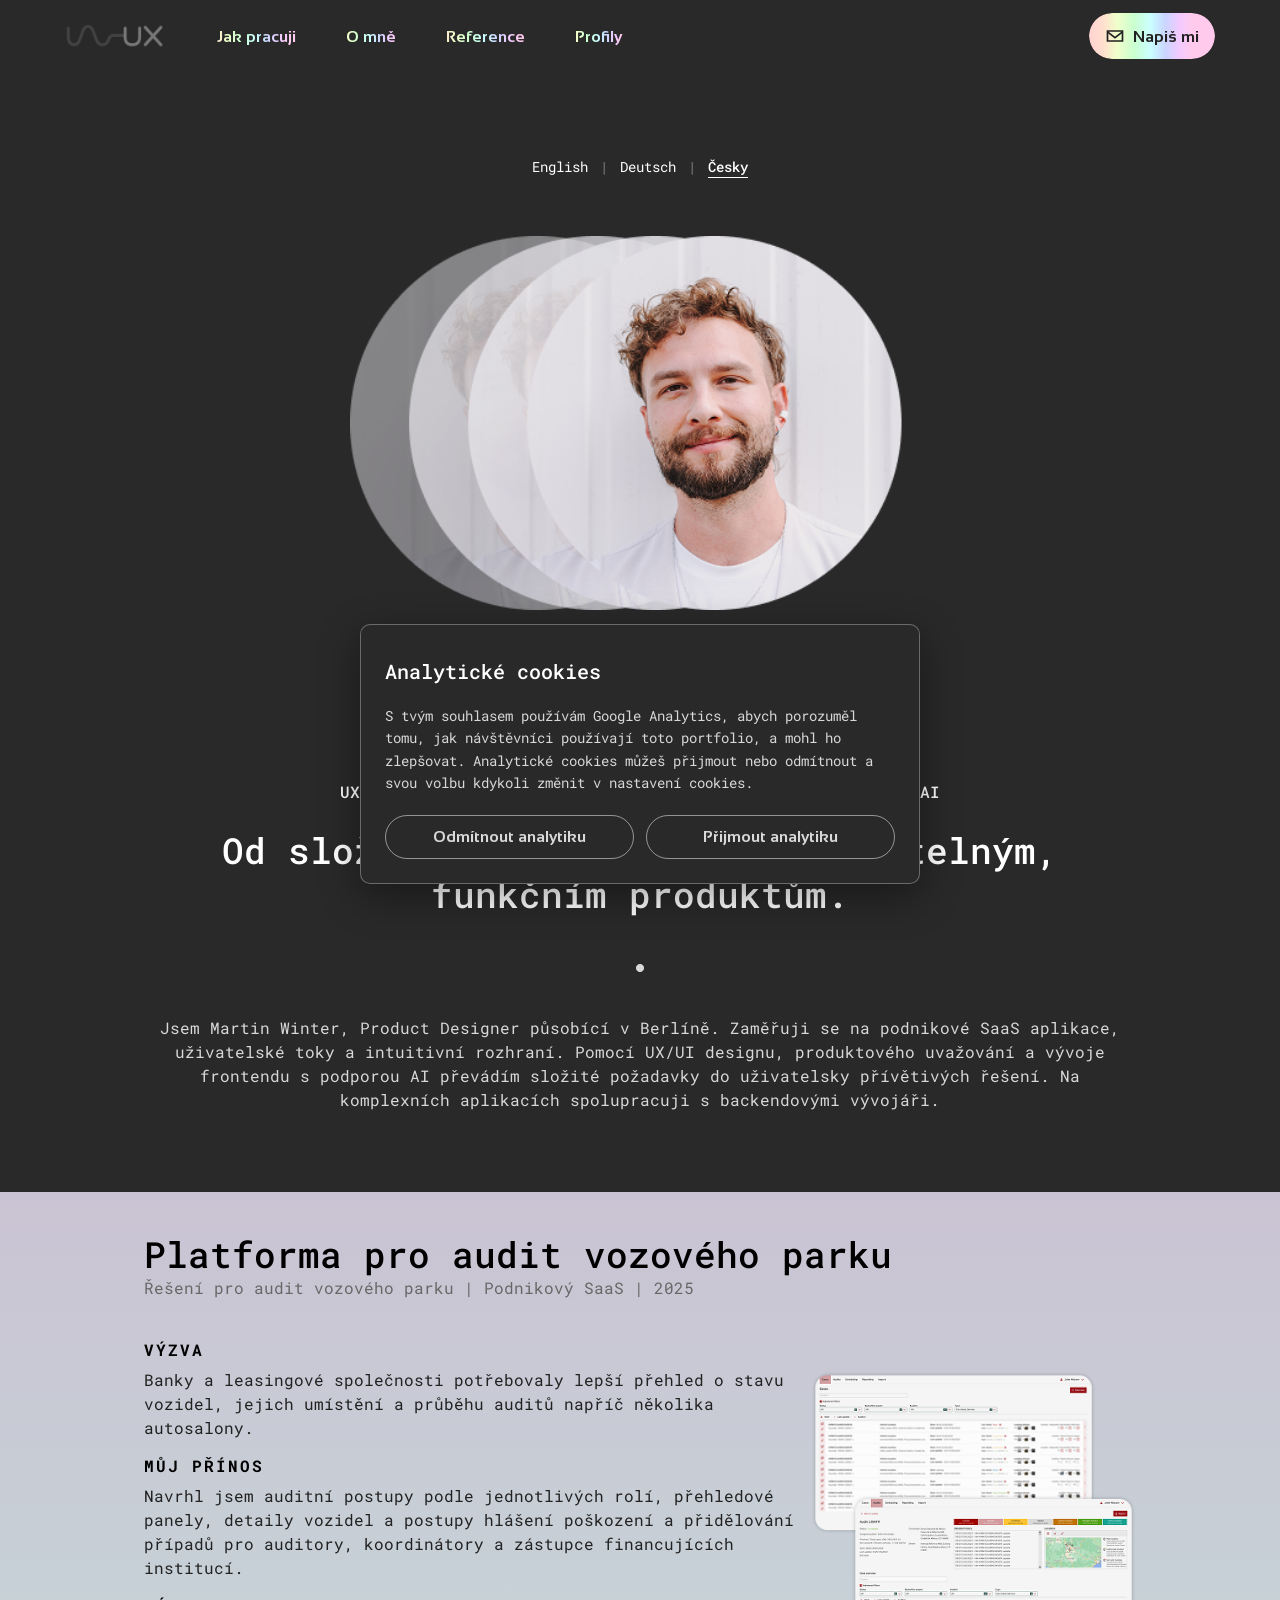
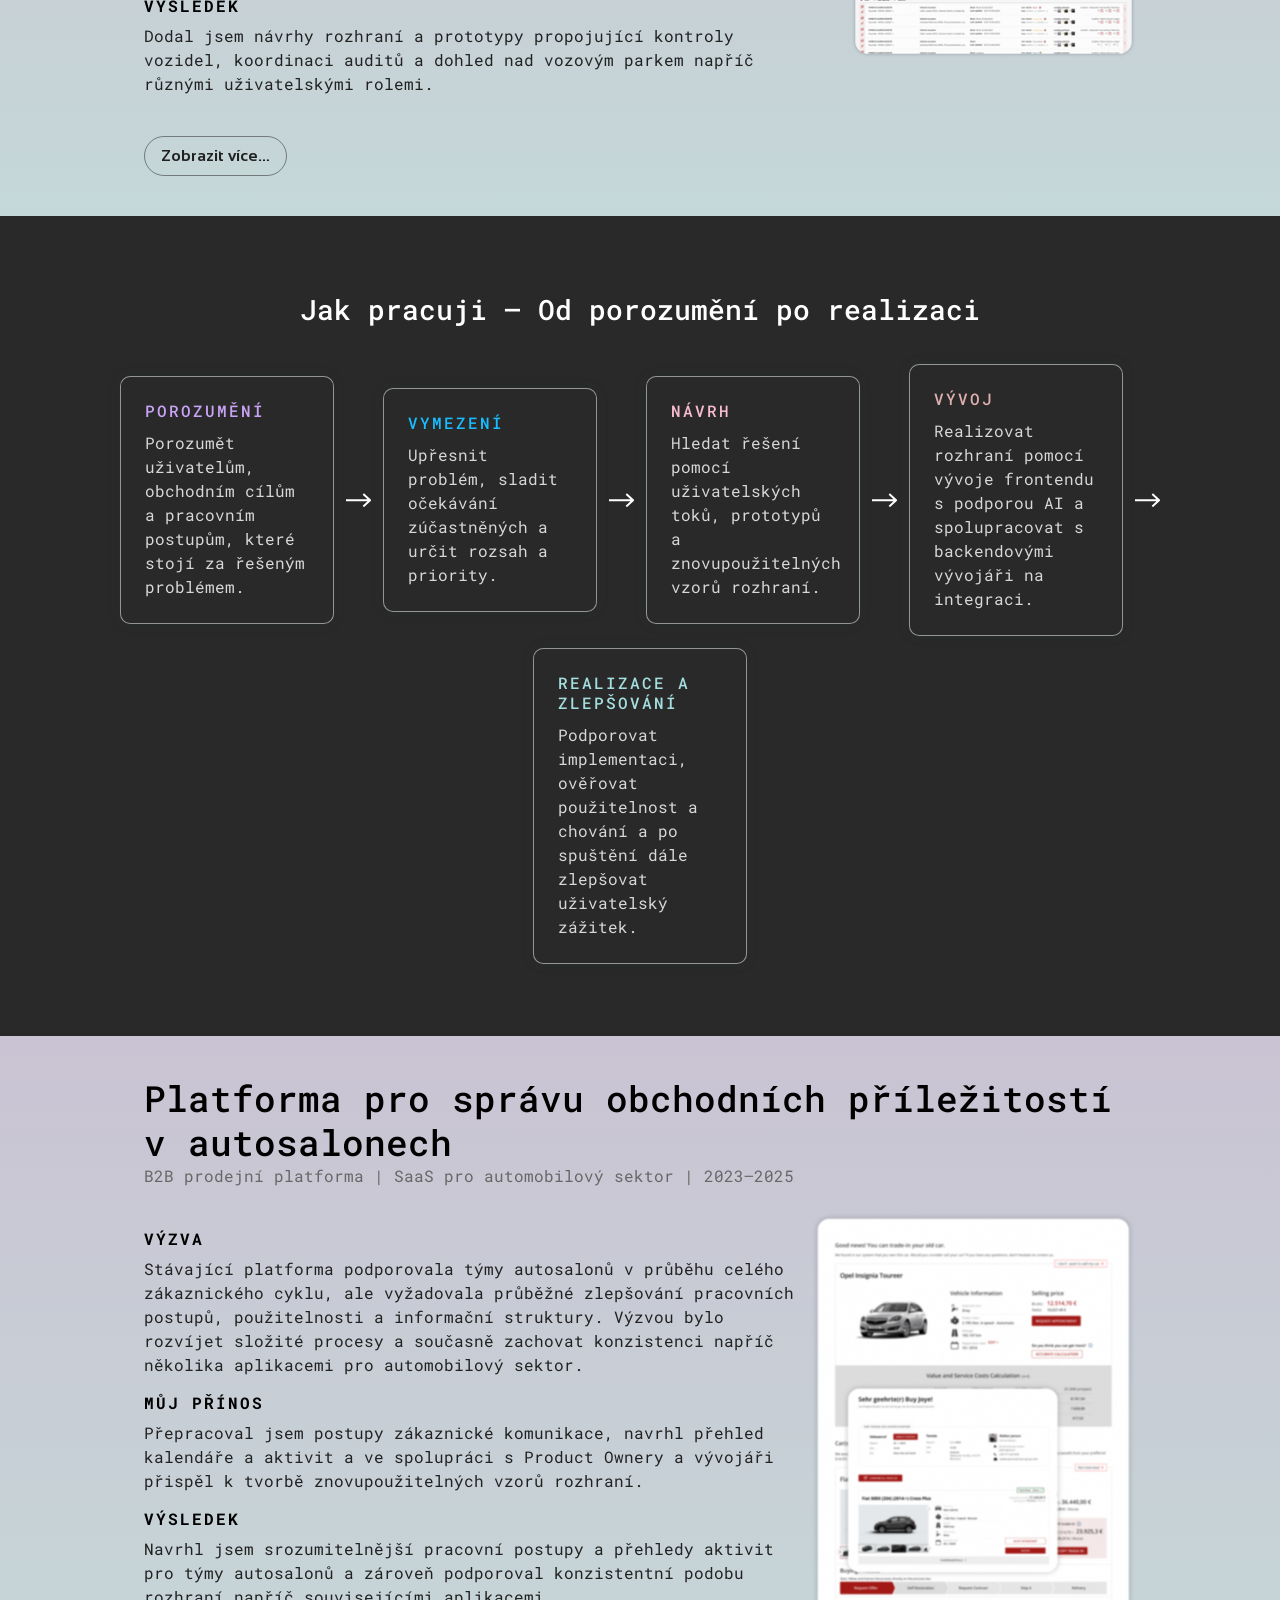
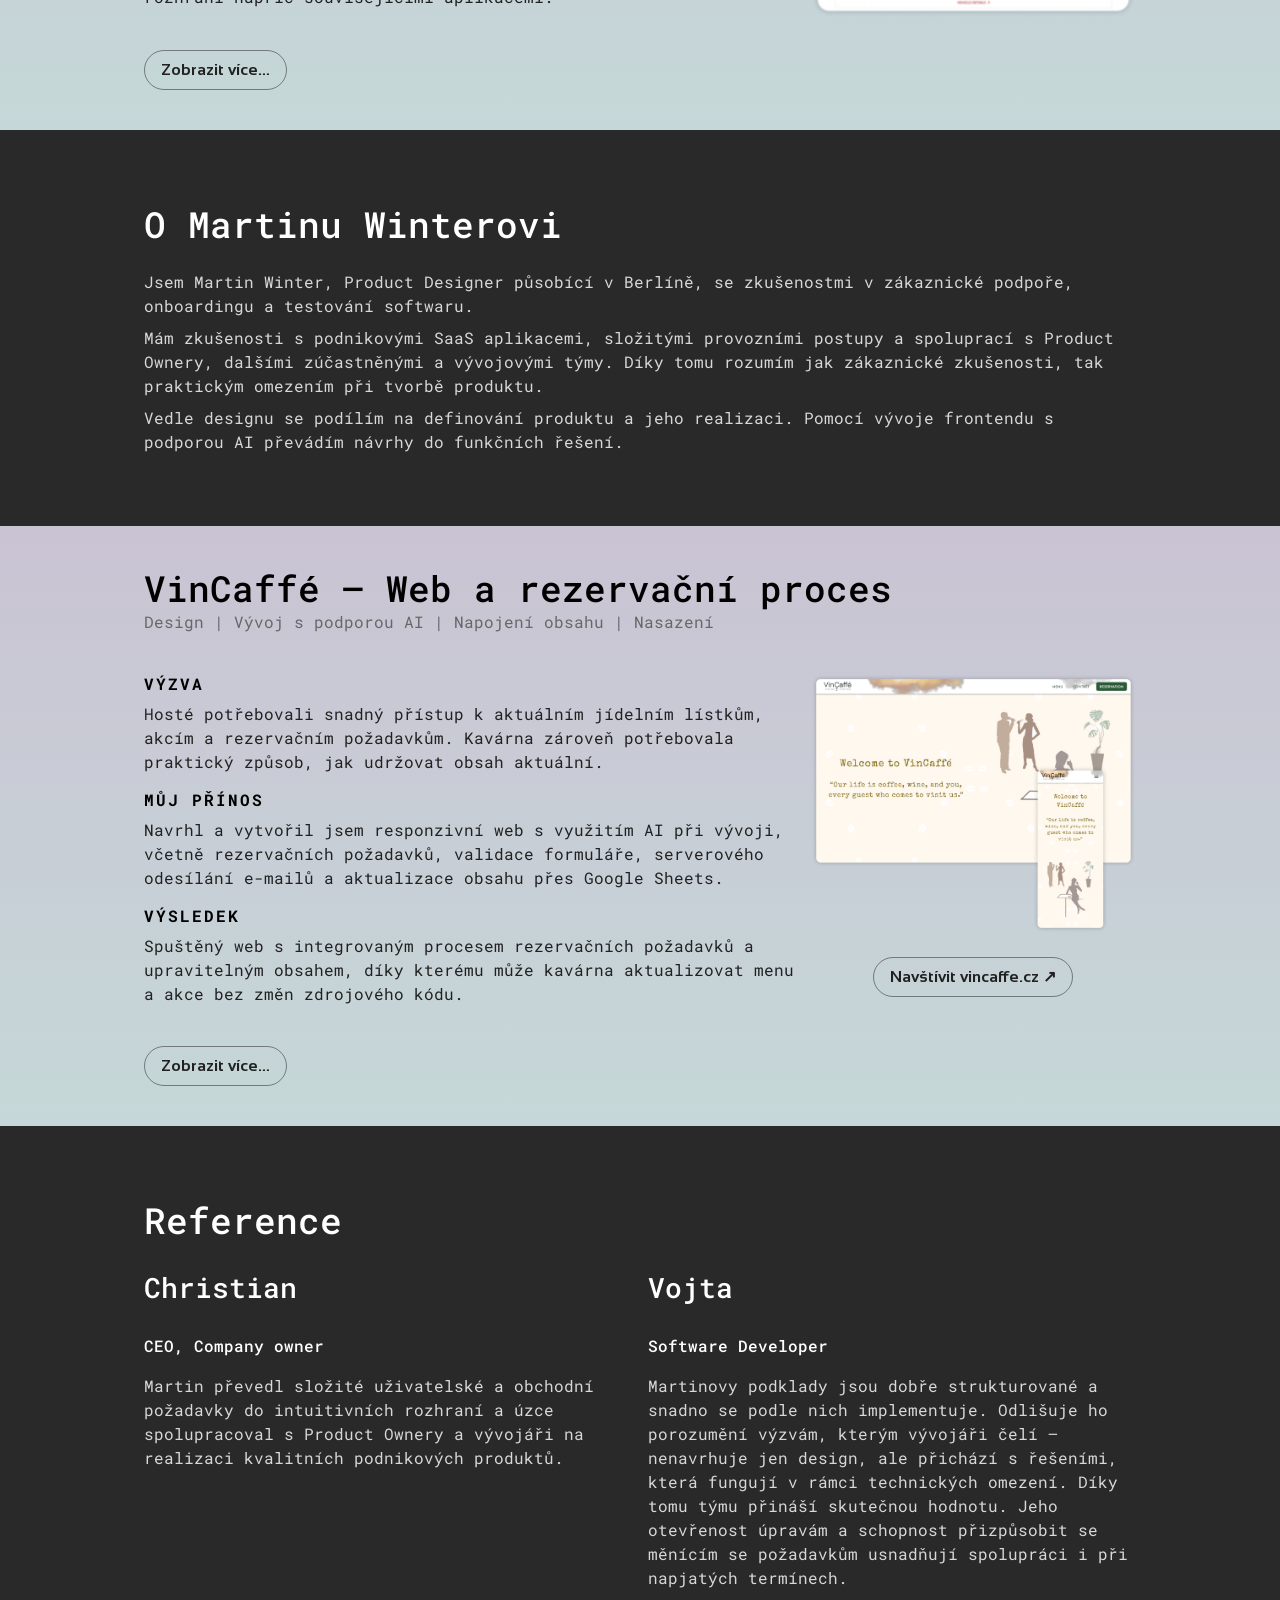
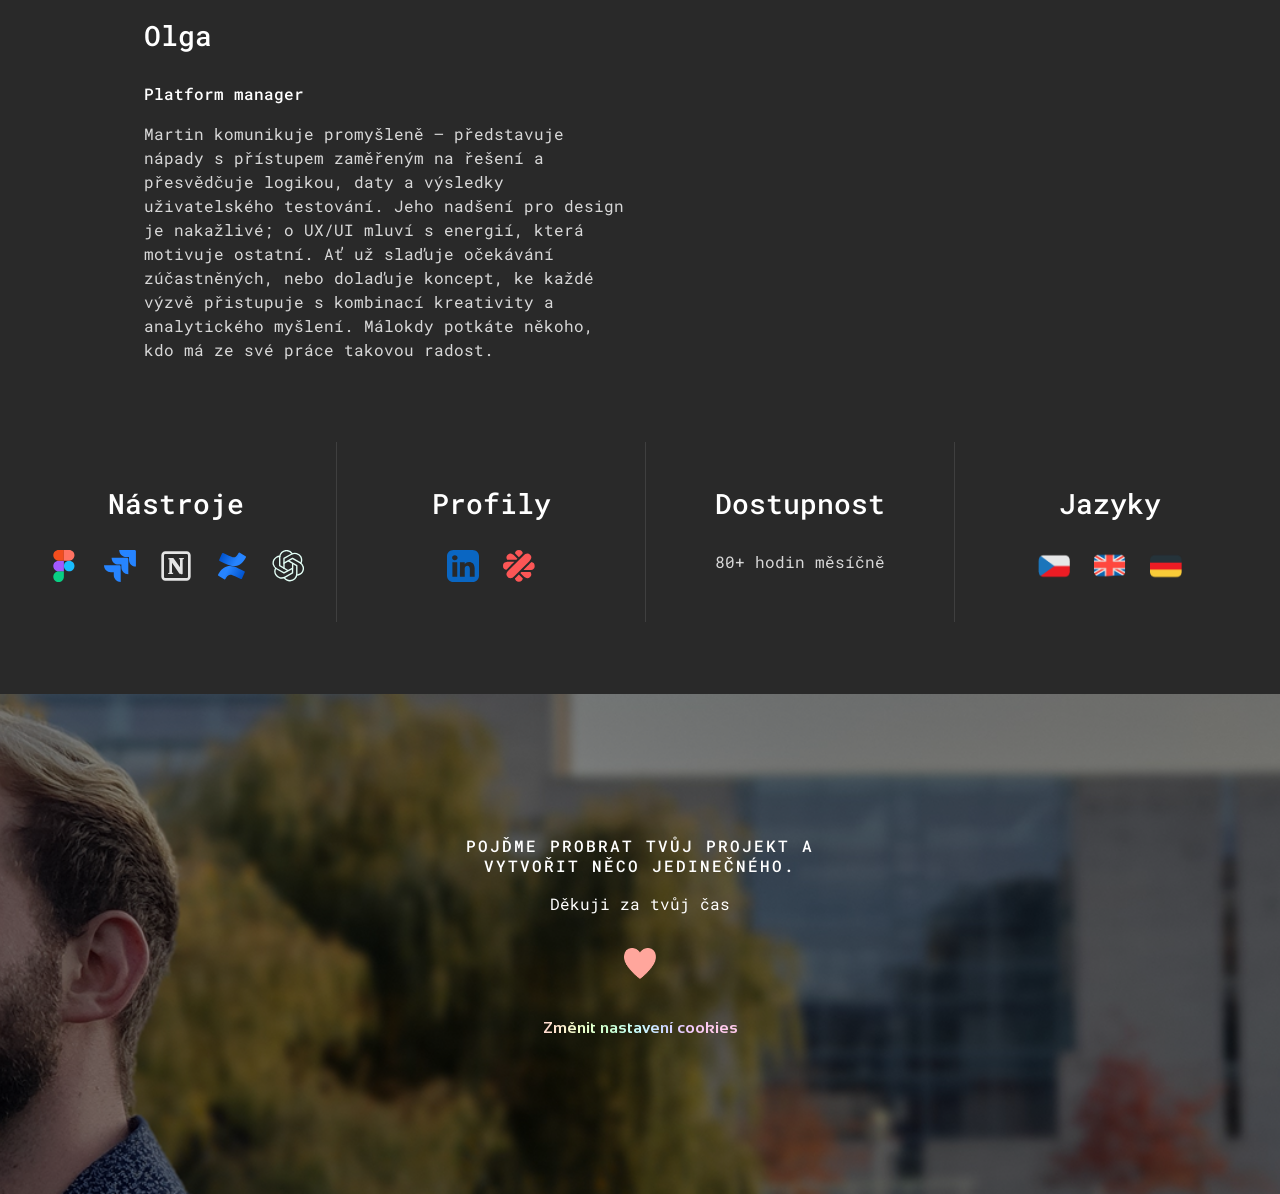
==== cs/index.html @ 03863b46 "language variants added" ====
<!DOCTYPE html>
<html lang="cs">

<head>
    <meta charset="UTF-8">
    <meta name="viewport" content="width=device-width, initial-scale=1.0">
    <title>Martin Winter — Product Designer & UX/UI Designer v Berlíně</title>

    <meta name="description"
        content="Product Designer v Berlíně se zaměřením na podnikové SaaS aplikace, UX/UI a uživatelské toky. Vývoj frontendu s podporou AI a podpora realizace.">
    
    <link rel="canonical" href="https://winter-ux.eu/cs/">
    <link rel="alternate" hreflang="en" href="https://winter-ux.eu/">
    <link rel="alternate" hreflang="de" href="https://winter-ux.eu/de/">
    <link rel="alternate" hreflang="cs" href="https://winter-ux.eu/cs/">
    <link rel="alternate" hreflang="x-default" href="https://winter-ux.eu/">
    
    <meta property="og:type" content="website">
    <meta property="og:site_name" content="Winter UX">
    <meta property="og:locale" content="cs_CZ">
    <meta property="og:title" content="Martin Winter — Product Designer & UX/UI Designer">
    <meta property="og:description"
        content="Od složitých procesů ke srozumitelným a funkčním produktům. Prohlédni si moje projekty v UX/UI designu a vývoji frontendu s podporou AI.">
    <meta property="og:url" content="https://winter-ux.eu/cs/">
    
    <link rel="icon" type="image/png" href="../favicon.png">
    <link rel="stylesheet" href="../styles.css?v=20261020-1210">
    <!-- Google Fonts -->
    <link href="https://fonts.googleapis.com/css2?family=Sansation:wght@400;700&display=swap" rel="stylesheet">
    <link href="https://fonts.googleapis.com/css2?family=Roboto+Mono:wght@400;500;600;700&display=swap"
        rel="stylesheet">

    <script type="application/ld+json">
    {
        "@context": "https://schema.org",
        "@graph": [
            {
                "@type": "Person",
                "@id": "https://winter-ux.eu/#person",
                "name": "Martin Winter",
                "url": "https://winter-ux.eu/",
                "jobTitle": "Product Designer",
                "description": "Product Designer působící v Berlíně se zaměřením na UX/UI design, uživatelské toky a vývoj frontendu s podporou AI.",
                "sameAs": [
                    "https://www.linkedin.com/in/martin-winter1/"
                ]
            },
            {
                "@type": "WebSite",
                "@id": "https://winter-ux.eu/#website",
                "url": "https://winter-ux.eu/",
                "name": "Winter UX",
                "inLanguage": ["en", "de", "cs"],
                "author": {
                    "@id": "https://winter-ux.eu/#person"
                }
            }
        ]
    }
    </script>

</head>

<body>

    <!-- Navbar -->
    <nav class="navbar">

        <div class="navbar-left">

                <img src="../Pictures/logo_wux.png" alt="Martin Winter" class="navbar-logo-image">
                <div class="navbar-links">
            
                <a href="#how-i-work" class="btn-text">
                    Jak pracuji
                </a>
            
                <a href="#about" class="btn-text">
                    O mně
                </a>
            
                <a href="#references" class="btn-text">
                    Reference
                </a>
            
                <a href="#socials" class="btn-text">
                    Profily
                </a>
            
            </div>

        </div>


        <div class="navbar-right">

            <button type="button" class="btn-full navbar-email" id="openContactModal" aria-label="Napiš mi" aria-haspopup="dialog"
                aria-controls="contactModal">
            
                <svg class="navbar-email-icon" viewBox="0 0 24 24" fill="none" aria-hidden="true">
                    <path d="M3 6H21V18H3V6Z" stroke="currentColor" stroke-width="2" />
                    <path d="M3 7L12 14L21 7" stroke="currentColor" stroke-width="2" />
                </svg>
            
                <span class="navbar-email-text">
                    Napiš mi
                </span>
            
            </button>

            <button type="button" class="burger" aria-label="Otevřít navigaci">
            
                <span></span>
                <span></span>
                <span></span>
            
            </button>

        </div>

    </nav>

    <!-- Hero Section -->
    <section class="hero">
        <div class="container">
            <div class="grid">
                <div class="hero-content">
                    <nav class="language-switcher" aria-label="Výběr jazyka">
                        <a href="/" lang="en" hreflang="en">English</a>
                        <span aria-hidden="true">|</span>
                        <a href="/de/" lang="de" hreflang="de">Deutsch</a>
                        <span aria-hidden="true">|</span>
                        <a href="/cs/" lang="cs" hreflang="cs" aria-current="page">Česky</a>
                    </nav>

                    <img src="../Pictures/Profile picture Martin Winter.png?v=20261007-1900" alt="Martin Winter, Product Designer" class="profile-img">
                    <p class="header-text">Martin Winter</p>
                    <h1>Product Designer</h1>
                    <p class="header-text">UX design · Uživatelské toky · Vývoj frontendu s podporou AI</p>
                    <h2>Od složitých procesů&nbsp;ke srozumitelným, <br>funkčním produktům.</h2>
                    <img src="../Pictures/Dot_Spliter.png" alt="" class="dot-splitter">
                    <p>
                        Jsem Martin Winter, Product Designer působící v Berlíně. Zaměřuji se na podnikové SaaS aplikace, uživatelské toky a intuitivní rozhraní. Pomocí UX/UI designu, produktového uvažování a vývoje frontendu s podporou AI převádím složité požadavky do uživatelsky přívětivých řešení. Na komplexních aplikacích spolupracuji s backendovými vývojáři.
                    </p>
                </div>
            </div>
        </div>
    </section>

    <!-- Tile Accordion Fleet Audit Platform -->
    <section class="expansive-tile">

        <div class="tile-header">

            <div>
                <h2 class="tile-heading">Platforma pro audit vozového parku</h2>
                <p class="tile-header-text">
                    Řešení pro audit vozového parku | Podnikový SaaS | 2025
                </p>

                <div class="tile-content-layout">

                    <div class="tile-text-content">
                        <p class="tile-eyebrow">Výzva</p>
                        <p class="tile-text">
                            Banky a leasingové společnosti potřebovaly lepší přehled o stavu vozidel, jejich umístění a průběhu auditů napříč několika autosalony.
                        </p>

                        <p class="tile-eyebrow">Můj přínos</p>
                        <p class="tile-text">Navrhl jsem auditní postupy podle jednotlivých rolí, přehledové panely, detaily vozidel a postupy hlášení poškození a přidělování případů pro auditory, koordinátory a zástupce financujících institucí.
                        </p>

                        <p class="tile-eyebrow">Výsledek</p>
                        <p class="tile-text">Dodal jsem návrhy rozhraní a prototypy propojující kontroly vozidel, koordinaci auditů a dohled nad vozovým parkem napříč různými uživatelskými rolemi.
                        </p>
                    </div>

                    <div class="tile-image">
                        <img src="../Pictures/Preview Fleet Audit Platform.png?v=20261007-1900" alt="Návrh rozhraní platformy pro audit vozového parku">
                    </div>

                </div>

            </div>

            <button class="btn-outlined tile-toggle" type="button" aria-expanded="false">
                Zobrazit více…
            </button>

        </div>


        <div class="tile-body">

            <div class="tile-section">

                <div class="tile-section">

                    <h3 class="tile-heading">Průběh auditu vozového parku</h3>

                    <div class="flow">

                        <div class="flow-bubble">
                            <p class="tile-eyebrow">Banka</p>
                        </div>

                        <svg class="flow-arrow" viewBox="0 0 26 15">
                            <path d="M0 7.5H25M18 1L25 7.5L18 14" fill="none" stroke="#999" stroke-width="2" />
                        </svg>

                        <div class="flow-bubble">
                            <p class="tile-eyebrow">Koordinátor</p>
                        </div>

                        <svg class="flow-arrow" viewBox="0 0 26 15">
                            <path d="M0 7.5H25M18 1L25 7.5L18 14" fill="none" stroke="#999" stroke-width="2" />
                        </svg>

                        <div class="flow-bubble">
                            <p class="tile-eyebrow">Auditor</p>
                        </div>

                        <svg class="flow-arrow" viewBox="0 0 26 15">
                            <path d="M0 7.5H25M18 1L25 7.5L18 14" fill="none" stroke="#999" stroke-width="2" />
                        </svg>

                        <div class="flow-bubble">
                            <p class="tile-eyebrow">Vozidlo</p>
                        </div>

                        <svg class="flow-arrow" viewBox="0 0 26 15">
                            <path d="M0 7.5H25M18 1L25 7.5L18 14" fill="none" stroke="#999" stroke-width="2" />
                        </svg>

                        <div class="flow-bubble">
                            <p class="tile-eyebrow">Detekce poškození pomocí AI</p>
                        </div>

                    </div>

                </div>
            </div>


            <div class="tile-section">

                <div class="case-layout">

                    <div class="case-text">
                        <h3 class="tile-heading">Přehled platformy pro audit vozového parku</h3>
                        <p class="tile-text">
                            Platforma pro audit vozového parku navržená pro banky a leasingové společnosti, které spravují kontroly vozidel na více místech.
                        </p>
                        <p class="tile-text">
                            Platforma propojuje auditory v terénu, koordinátory a zástupce financujících institucí. Spojuje údaje o vozidlech, výsledky kontrol, hodnocení s podporou AI a historii auditů do jednoho digitálního procesu.
                        </p>
                    </div>

                    <div class="case-image">
                        <img src="../Pictures/Case overview and history Full.png?v=20261007-1900" alt="Přehled platformy pro audit vozového parku">
                    </div>

                </div>

            </div>


            <div class="tile-section">

                <h3 class="tile-heading">Výzva</h3>

                <p class="tile-text">
                    Platforma musela podporovat několik skupin uživatelů s různými cíli a pracovními postupy.
                </p>
                <p class="tile-text">
                    Auditoři v terénu potřebovali jednoduchý způsob, jak kontrolovat vozidla, zaznamenávat informace a dokumentovat poškození přímo na místě. Koordinátoři museli přidělovat úkoly a sledovat průběh auditů, zatímco banky potřebovaly jasný přehled o stavu a historii vozidel i aktuálním stavu kontrol.
                </p>

            </div>

            <div class="tile-section">

                <h3 class="tile-heading">Můj přínos</h3>

                <p class="tile-text">
                    V roli UX/UI Designer jsem se zaměřil na návrh hlavních uživatelských toků, informační struktury a konceptů rozhraní napříč platformou.
                </p>

                <p class="tile-text no-margin">
                    Moje práce zahrnovala:
                </p>
                <ul class="tile-list">
                    <li>Postupy auditu vozidel podle jednotlivých rolí</li>
                    <li>Strukturu přehledových panelů a vizualizaci dat</li>
                    <li>Detailní pohledy na vozidla</li>
                    <li>Postupy hlášení poškození</li>
                    <li>Správu a přidělování případů</li>
                    <li>Zobrazení stavů a návrh filtrování</li>
                </ul>

                <p class="tile-text">
                    Úzce jsem spolupracoval s Product Ownerem, abych porozuměl obchodním požadavkům, uspořádal auditní informace a převedl procesy kontrol vozidel do uživatelských toků a návrhů rozhraní pro vývoj.
                </p>

            </div>

            <div class="tile-section">
                <div class="tile-image">
                    <img src="../Pictures/Dashboard with case overview full.png?v=20261007-1900" alt="Přehledový panel auditu s přehledem případů">
                </div>
            </div>

            <div class="tile-section">
                <h3 class="tile-heading">Proces návrhu</h3>
                <p class="tile-text">
                    Nejprve jsem se seznámil s celým životním cyklem auditu a zmapoval, jak informace procházejí mezi různými uživateli a fázemi procesu.
                </p>
                <p class="tile-text">
                    Na tomto základě jsem vytvořil uživatelské toky a uspořádal informační hierarchii tak, aby každý uživatel rychle našel informace důležité pro svou roli.
                </p>
                <p class="tile-text">
                    Návrhy jsem postupně upravoval na základě diskusí s Product Ownerem a dopracoval je do prototypů a rozhraní připravených k implementaci vývojovým týmem.
                </p>
            </div>

            <div class="tile-section">
                <h3 class="tile-heading">Klíčová rozhodnutí</h3>
                <p class="tile-eyebrow">Důraz na informační hierarchii</p>
                <p class="tile-text">
                    Platforma obsahovala velké množství údajů — od stavu vozidel a výsledků kontrol až po předchozí audity a informace o poškození.</p>
                <p class="tile-text">
                    Zaměřil jsem se na to, aby byly nejdůležitější informace zobrazeny jako první a aby mezi přehledovými obrazovkami a detailními pohledy vznikly jasné vizuální vazby.
                </p>
                <p class="tile-eyebrow">Návrh pro více rolí</p>
                <p class="tile-text">
                    Rozhraní jsem přizpůsobil rozdílným potřebám auditorů, koordinátorů a zástupců financujících institucí.</p>
                <p class="tile-text">
                    Každá role vyžadovala jinou míru detailu, dostupné akce a rozsah zobrazovaných informací.
                </p>
            </div>

            <div class="tile-section">
                <div class="tile-image">
                    <img src="../Pictures/Dashboard with cases.png?v=20261007-1900" alt="Přehledový panel s jednotlivými auditními případy">
                </div>
            </div>

            <div class="tile-section">
                <h3 class="tile-heading">Výsledek</h3>
                <p class="tile-text">
                    Výsledné návrhy propojily kontroly vozidel, hlášení poškození, přidělování případů a dohled nad audity v rámci společné struktury platformy.</p>
                <p class="tile-text">
                    Postupy pro jednotlivé role, prototypy a návrhy rozhraní poskytly vývojovému týmu základ pro implementaci, který jsme průběžně upřesňovali v diskusích s Product Ownerem.
                </p>
            </div>

            <button class="btn-outlined tile-close" type="button">
                Zobrazit méně…
            </button>

        </div>

    </section>

    <!-- Consistent design solutions -->
    <section id="how-i-work" class="diagram-section">

        <div class="container">

            <h3>Jak pracuji — Od porozumění po realizaci</h3>

            <div class="process-flow">

                <article class="process-card accent-purple">
                    <p class="process-label">Porozumění</p>
                    <p class="tile-text">Porozumět uživatelům, obchodním cílům a pracovním postupům, které stojí za řešeným problémem.</p>
                </article>

                <div class="process-arrow" aria-hidden="true">
                    <svg viewBox="0 0 26 15">
                        <path d="M0 7.5H25M18 1L25 7.5L18 14" fill="none" stroke="currentColor" stroke-width="2" />
                    </svg>
                </div>

                <article class="process-card accent-cyan">
                    <p class="process-label">Vymezení</p>
                    <p class="tile-text">Upřesnit problém, sladit očekávání zúčastněných a určit rozsah a priority.</p>
                </article>

                <div class="process-arrow" aria-hidden="true">
                    <svg viewBox="0 0 26 15">
                        <path d="M0 7.5H25M18 1L25 7.5L18 14" fill="none" stroke="currentColor" stroke-width="2" />
                    </svg>
                </div>

                <article class="process-card accent-pink">
                    <p class="process-label">Návrh</p>
                    <p class="tile-text">Hledat řešení pomocí uživatelských toků, prototypů a znovupoužitelných vzorů rozhraní.</p>
                </article>

                <div class="process-arrow" aria-hidden="true">
                    <svg viewBox="0 0 26 15">
                        <path d="M0 7.5H25M18 1L25 7.5L18 14" fill="none" stroke="currentColor" stroke-width="2" />
                    </svg>
                </div>

                <article class="process-card accent-rose">
                    <p class="process-label">Vývoj</p>
                    <p class="tile-text">Realizovat rozhraní pomocí vývoje frontendu s podporou AI a spolupracovat s backendovými vývojáři na integraci.</p>
                </article>

                <div class="process-arrow" aria-hidden="true">
                    <svg viewBox="0 0 26 15">
                        <path d="M0 7.5H25M18 1L25 7.5L18 14" fill="none" stroke="currentColor" stroke-width="2" />
                    </svg>
                </div>

                <article class="process-card accent-teal">
                    <p class="process-label">Realizace a zlepšování</p>
                    <p class="tile-text">Podporovat implementaci, ověřovat použitelnost a chování a po spuštění dále zlepšovat uživatelský zážitek.</p>
                </article>

            </div>

        </div>

    </section>

    <!-- Tile Accordion Automotive Lead Management Platform -->
    <section class="expansive-tile">

        <div class="tile-header">

            <div>
                <h2 class="tile-heading">Platforma pro správu obchodních příležitostí v autosalonech</h2>
                <p class="tile-header-text">
                    B2B prodejní platforma | SaaS pro automobilový sektor | 2023–2025
                </p>

                <div class="tile-content-layout">

                    <div class="tile-text-content">
                        <p class="tile-eyebrow">Výzva</p>
                        <p class="tile-text">
                            Stávající platforma podporovala týmy autosalonů v průběhu celého zákaznického cyklu, ale vyžadovala průběžné zlepšování pracovních postupů, použitelnosti a informační struktury. Výzvou bylo rozvíjet složité procesy a současně zachovat konzistenci napříč několika aplikacemi pro automobilový sektor.
                        </p>

                        <p class="tile-eyebrow">Můj přínos</p>
                        <p class="tile-text">
                            Přepracoval jsem postupy zákaznické komunikace, navrhl přehled kalendáře a aktivit a ve spolupráci s Product Ownery a vývojáři přispěl k tvorbě znovupoužitelných vzorů rozhraní.
                        </p>

                        <p class="tile-eyebrow">Výsledek</p>
                        <p class="tile-text">
                            Navrhl jsem srozumitelnější pracovní postupy a přehledy aktivit pro týmy autosalonů a zároveň podporoval konzistentní podobu rozhraní napříč souvisejícími aplikacemi.
                        </p>
                    </div>

                    <div class="tile-image">
                        <img src="../Pictures/Landing page_PPL.png?v=20261007-1900" alt="Přehled rozhraní platformy pro správu obchodních příležitostí v autosalonech">
                    </div>

                </div>

            </div>

            <button class="btn-outlined tile-toggle" type="button" aria-expanded="false">
                Zobrazit více…
            </button>

        </div>


        <div class="tile-body">

            <div class="tile-section">

                <h3 class="tile-heading">Správa obchodních příležitostí v autosalonu</h3>

                <div class="flow">

                    <div class="flow-bubble">
                        <p class="tile-eyebrow">Analýza poptávky</p>
                    </div>

                    <svg class="flow-arrow" viewBox="0 0 26 15">
                        <path d="M0 7.5H25M18 1L25 7.5L18 14" fill="none" stroke="#999" stroke-width="2" />
                    </svg>

                    <div class="flow-bubble">
                        <p class="tile-eyebrow">Kontakt se zákazníkem</p>
                    </div>

                    <svg class="flow-arrow" viewBox="0 0 26 15">
                        <path d="M0 7.5H25M18 1L25 7.5L18 14" fill="none" stroke="#999" stroke-width="2" />
                    </svg>

                    <div class="flow-bubble">
                        <p class="tile-eyebrow">Ocenění protiúčtu</p>
                    </div>

                    <svg class="flow-arrow" viewBox="0 0 26 15">
                        <path d="M0 7.5H25M18 1L25 7.5L18 14" fill="none" stroke="#999" stroke-width="2" />
                    </svg>

                    <div class="flow-bubble">
                        <p class="tile-eyebrow">Vytvoření nabídky</p>
                    </div>

                    <svg class="flow-arrow" viewBox="0 0 26 15">
                        <path d="M0 7.5H25M18 1L25 7.5L18 14" fill="none" stroke="#999" stroke-width="2" />
                    </svg>

                    <div class="flow-bubble">
                        <p class="tile-eyebrow">Správa nabídek</p>
                    </div>

                    <svg class="flow-arrow" viewBox="0 0 26 15">
                        <path d="M0 7.5H25M18 1L25 7.5L18 14" fill="none" stroke="#999" stroke-width="2" />
                    </svg>

                    <div class="flow-bubble">
                        <p class="tile-eyebrow">Online smlouva</p>
                    </div>

                    <svg class="flow-arrow" viewBox="0 0 26 15">
                        <path d="M0 7.5H25M18 1L25 7.5L18 14" fill="none" stroke="#999" stroke-width="2" />
                    </svg>

                    <div class="flow-bubble">
                        <p class="tile-eyebrow">Předání vozidla</p>
                    </div>
                    <svg class="flow-arrow" viewBox="0 0 26 15">
                        <path d="M0 7.5H25M18 1L25 7.5L18 14" fill="none" stroke="#999" stroke-width="2" />
                    </svg>


                    <div class="flow-bubble">
                        <p class="tile-eyebrow">Servis a zákaznický cyklus</p>
                    </div>

                </div>

            </div>
            <div class="tile-section">

                <div class="case-layout">

                    <div class="case-text">
                        <h3 class="tile-heading">Přehled</h3>
                        <p class="tile-text">
                            Podniková SaaS platforma podporující autosalony v průběhu celého zákaznického cyklu — od úvodní analýzy poptávky a kontaktu se zákazníkem přes nabídky vozidel, smlouvy a předání až po poprodejní péči.
                        </p>
                        <p class="tile-text">
                            Platforma propojovala prodejní aktivity, zákaznické informace a provozní postupy do jednoho integrovaného prostředí pro týmy autosalonů.
                        </p>
                    </div>

                    <div class="case-image">
                        <img src="../Pictures/Calendar overview.png?v=20261007-1900"
                            alt="Přehled kalendáře a aktivit pro týmy autosalonů">
                    </div>

                </div>

            </div>


            <div class="tile-section">

                <h3 class="tile-heading">Výzva</h3>

                <p class="tile-text">
                    Platforma pokrývala více fází zákaznické cesty a podporovala různé role v autosalonu s odlišnými cíli a odpovědnostmi.
                </p>
                <p class="tile-text">
                    Prodejní týmy potřebovaly efektivně spravovat obchodní příležitosti a komunikaci se zákazníky, zatímco vedoucí potřebovali strukturované přehledy a informace o probíhajících aktivitách.
                </p>

            </div>

            <div class="tile-section">

                <h3 class="tile-heading">Můj přínos</h3>

                <p class="tile-text">
                    V roli UX/UI Designer jsem se soustředil na zlepšování stávajících postupů a návrh nových funkcí produktu podle obchodních potřeb, zpětné vazby od uživatelů a analýzy procesů.
                </p>

                <section class="tile-section workflow-case" aria-labelledby="message-workflow-title">
                    <h3 id="message-workflow-title">
                        Jednodušší komunikace se zákazníky pro týmy autosalonů
                    </h3>
                    <p class="tile-text">Přepracoval jsem postup odesílání zpráv tak, aby se výběr šablony, úprava a náhled spojily do jednoho dialogového okna.</p>
                    <h4 class="tile-eyebrow">Předtím: roztříštěný postup</h4>
                    <p class="tile-text">Vstupním bodem byla rozbalovací nabídka v přehledu aktivit místo jasně označeného tlačítka. Výběr šablony, úprava textu a náhled byly rozdělené do samostatných kroků a dialogových oken.
                    </p>
                    <p class="tile-text">Rozhraní jasně neukazovalo, které šablony lze přizpůsobit, a náhled nenabízel přímou cestu zpět k úpravám.</p>
                    <div class="workflow-carousel" data-workflow-carousel role="region" aria-roledescription="galerie"
                        aria-label="Původní postup odesílání zpráv">
                        <div class="workflow-carousel-row">
                            <button class="btn-outlined workflow-arrow" data-workflow-prev type="button"
                                aria-label="Předchozí snímek">
                                <svg viewBox="0 0 24 24" fill="none" stroke="currentColor" stroke-width="2"
                                    stroke-linecap="round" stroke-linejoin="round" aria-hidden="true" focusable="false">
                                    <path d="M15 6 9 12 15 18" />
                                </svg>
                            </button>
                            <div class="workflow-stage">
                                <figure class="workflow-slide">
                                    <button class="workflow-image-button" type="button"
                                        aria-label="Zvětšit snímek: Původní ovládání zpráv">
                                        <img src="../Pictures/message-old-01.png" alt="Původní ovládání zpráv"
                                            loading="lazy" decoding="async">
                                    </button>
                                    <figcaption>Původní ovládací prvky zpráv byly součástí přehledu aktivit.
                                    </figcaption>
                                </figure>
                                <figure class="workflow-slide" hidden>
                                    <button class="workflow-image-button" type="button"
                                        aria-label="Zvětšit snímek: Původní výběr šablony">
                                        <img src="../Pictures/message-old-02.png" alt="Původní výběr šablony"
                                            loading="lazy" decoding="async">
                                    </button>
                                    <figcaption>Šablony se vybíraly před otevřením editoru zprávy, bez jasného označení těch, které bylo možné upravovat.</figcaption>
                                </figure>
                                <figure class="workflow-slide" hidden>
                                    <button class="workflow-image-button" type="button"
                                        aria-label="Zvětšit snímek: Původní editor zprávy">
                                        <img src="../Pictures/message-old-03.png" alt="Původní editor zprávy"
                                            loading="lazy" decoding="async">
                                    </button>
                                    <figcaption>Vlastní text se zadával v samostatném dialogovém okně.</figcaption>
                                </figure>
                                <figure class="workflow-slide" hidden>
                                    <button class="workflow-image-button" type="button"
                                        aria-label="Zvětšit snímek: Původní náhled zprávy">
                                        <img src="../Pictures/message-old-04.png" alt="Původní náhled zprávy"
                                            loading="lazy" decoding="async">
                                    </button>
                                    <figcaption>Náhled se zobrazil v dalším dialogovém okně bez přímé cesty zpět k úpravám.
                                    </figcaption>
                                </figure>
                            </div>
                            <button class="btn-outlined workflow-arrow" data-workflow-next type="button"
                                aria-label="Další snímek">
                                <svg viewBox="0 0 24 24" fill="none" stroke="currentColor" stroke-width="2"
                                    stroke-linecap="round" stroke-linejoin="round" aria-hidden="true" focusable="false">
                                    <path d="m9 6 6 6-6 6" />
                                </svg>
                            </button>
                        </div>
                        <div class="workflow-footer">
                            <div class="workflow-dots" role="group" aria-label="Vybrat snímek"></div>
                        </div>
                    </div>
                    <h4 class="tile-eyebrow">Potom: jedno okno pro sestavení zprávy</h4>
                    <p class="tile-text">Přepracovaný postup začíná samostatným tlačítkem pro odeslání zprávy. Výběr šablony, úpravy a živý náhled jsou součástí jednoho dialogového okna, takže uživatelé mohou zprávu zkontrolovat, aniž by opustili editor.</p>
                    <p class="tile-text">Klíčová rozhodnutí v návrhu</p>
                    <ul class="tile-list">
                        <li>Vytvořit jasně označený vstupní bod pro odeslání zprávy.</li>
                        <li>Spojit výběr šablony a úpravy, aby nebylo nutné přepínat mezi dialogovými okny.</li>
                        <li>Označit upravitelné šablony, aby uživatelé věděli, které zprávy mohou přizpůsobit.</li>
                        <li>Zobrazit živý náhled vedle editoru, aby uživatelé mohli zprávu kontrolovat už při psaní.</li>
                    </ul>
                    <div class="workflow-carousel" data-workflow-carousel role="region" aria-roledescription="galerie"
                        aria-label="Přepracovaný postup odesílání zpráv">
                        <div class="workflow-carousel-row">
                            <button class="btn-outlined workflow-arrow" data-workflow-prev type="button"
                                aria-label="Předchozí snímek">
                                <svg viewBox="0 0 24 24" fill="none" stroke="currentColor" stroke-width="2"
                                    stroke-linecap="round" stroke-linejoin="round" aria-hidden="true" focusable="false">
                                    <path d="M15 6 9 12 15 18" />
                                </svg>
                            </button>
                            <div class="workflow-stage">
                                <figure class="workflow-slide">
                                    <button class="workflow-image-button" type="button"
                                        aria-label="Zvětšit snímek: Nový vstupní bod pro odeslání zprávy">
                                        <img src="../Pictures/message-new-01.png" alt="Nový vstupní bod pro odeslání zprávy"
                                            loading="lazy" decoding="async">
                                    </button>
                                    <figcaption>Samostatné tlačítko pro odeslání zprávy otevře okno pro její sestavení.
                                    </figcaption>
                                </figure>
                                <figure class="workflow-slide" hidden>
                                    <button class="workflow-image-button" type="button"
                                        aria-label="Zvětšit snímek: Výběr šablony v novém okně">
                                        <img src="../Pictures/message-new-02.png"
                                            alt="Výběr šablony v novém okně" loading="lazy"
                                            decoding="async">
                                    </button>
                                    <figcaption>Výběr šablony je součástí dialogového okna; upravitelné šablony jsou označené.
                                    </figcaption>
                                </figure>
                                <figure class="workflow-slide" hidden>
                                    <button class="workflow-image-button" type="button"
                                        aria-label="Zvětšit snímek: Editor zprávy s náhledem">
                                        <img src="../Pictures/message-new-03.png" alt="Editor zprávy s náhledem"
                                            loading="lazy" decoding="async">
                                    </button>
                                    <figcaption>Navržené okno spojuje výběr šablony, úpravy a živý náhled na jednom místě.</figcaption>
                                </figure>
                            </div>
                            <button class="btn-outlined workflow-arrow" data-workflow-next type="button"
                                aria-label="Další snímek">
                                <svg viewBox="0 0 24 24" fill="none" stroke="currentColor" stroke-width="2"
                                    stroke-linecap="round" stroke-linejoin="round" aria-hidden="true" focusable="false">
                                    <path d="m9 6 6 6-6 6" />
                                </svg>
                            </button>
                        </div>
                        <div class="workflow-footer">
                            <div class="workflow-dots" role="group" aria-label="Vybrat snímek"></div>
                        </div>
                    </div>
                </section>

                <p class="tile-text">
                    Úzce jsem spolupracoval s Product Ownerem, abych porozuměl obchodním požadavkům, uspořádal složité informace a převedl procesy do uživatelsky přívětivých řešení pro vývoj.
                </p>
            </div>


            <div class="tile-section">
                <h3 class="tile-heading">Proces návrhu</h3>
                <p class="tile-text">
                    Nejprve jsem zjišťoval, jak uživatelé pracují se stávající platformou a kde procesy vytvářejí zbytečné komplikace.
                </p>
                <p class="tile-text">
                    Analýzou pracovních postupů a diskusemi o požadavcích se zúčastněnými jsem identifikoval příležitosti ke zlepšení a převedl je do srozumitelnějších uživatelských toků, konceptů rozhraní a funkčních návrhů.
                </p>
                <p class="tile-text">
                    U nových funkcí jsem navrhoval jak zákaznickou část, tak interní pracovní postupy, aby uživatelé v různých rolích mohli své úkoly plnit efektivně.
                </p>
                <p class="tile-eyebrow">Návrh přehledu kalendáře a aktivit</p>
                <p class="tile-text">Navrhl jsem přehled kombinující příchozí události, přidělené aktivity a seznam úkolů s možnostmi filtrování a funkcí volání.</p>
                <p class="tile-text">Výzvou bylo propojit tyto související postupy a zároveň zachovat jasné rozlišení jednotlivých částí a snadnou orientaci.</p>
            </div>

            <div class="tile-section">
        
                <div class="tile-image">
                    <p class="tile-eyebrow">Přehled kalendáře</p>
                    <img src="../Pictures/WEB UI Calnedar overview.png?v=20261007-1900" alt="Přehled kalendáře">
                </div>
            </div>

            <div class="tile-section">
                <h3 class="tile-heading">Klíčová rozhodnutí</h3>
                <p class="tile-eyebrow">Zjednodušování složitých obchodních procesů</p>
                <p class="tile-text">
                    Platforma podporovala několik propojených procesů napříč zákaznickým cyklem — od analýzy poptávek a komunikace se zákazníky až po nabídky, smlouvy a předání vozidel.</p>
                <p class="tile-text">
                    Zaměřil jsem se na pochopení skutečného pracovního postupu za každou funkcí a na přepracování toků tak, aby byly úkoly pro uživatele jasnější, rychlejší a intuitivnější.
                </p>
                <p class="tile-eyebrow">Návrh pro více rolí</p>
                <p class="tile-text">
                    Nové funkce často ovlivňovaly jak zákaznickou zkušenost, tak interní týmy, které proces řídily.</p>
                <p class="tile-text">
                    Při návrhu jsem zohledňoval oba pohledy — interakce se zákazníkem měly být jednoduché a interní postupy zároveň efektivní a dobře zvládnutelné.
                </p>
            </div>

            <div class="tile-section">
                <h3 class="tile-heading">Výsledek</h3>
                <p class="tile-text">
                    Moje práce zahrnovala postupy zákaznické komunikace, pohledy na kalendář a aktivity a znovupoužitelné vzory rozhraní napříč platformou.</p>
                <p class="tile-text">
                    Převáděl jsem obchodní požadavky a analýzy pracovních postupů do návrhů rozhraní. Ve spolupráci s Product Ownery a vývojáři jsem zohledňoval omezení implementace a udržoval konzistenci mezi souvisejícími aplikacemi.
                </p>
            </div>

            <button class="btn-outlined tile-close" type="button">
                Zobrazit méně…
            </button>

        </div>

    </section>

    <!-- About Section -->
    <section id="about" class="about">
        <div class="container">
            <h2>O Martinu Winterovi</h2>
            <p>Jsem Martin Winter, Product Designer působící v Berlíně, se zkušenostmi v zákaznické podpoře, onboardingu a testování softwaru.</p>
            <p>Mám zkušenosti s podnikovými SaaS aplikacemi, složitými provozními postupy a spoluprací s Product Ownery, dalšími zúčastněnými a vývojovými týmy. Díky tomu rozumím jak zákaznické zkušenosti, tak praktickým omezením při tvorbě produktu.</p>
            <p>Vedle designu se podílím na definování produktu a jeho realizaci. Pomocí vývoje frontendu s podporou AI převádím návrhy do funkčních řešení.</p>
        </div>
    </section>


    <!-- Tile Accordion VinCaffé -->
    <section class="expansive-tile">

        <div class="tile-header">

            <div>
                <h2 class="tile-heading">
                    VinCaffé — Web a rezervační proces
                </h2>

                <p class="tile-header-text">
                    Design | Vývoj s podporou AI | Napojení obsahu | Nasazení
                </p>

                <div class="tile-content-layout">

                    <div class="tile-text-content">

                        <p class="tile-eyebrow">Výzva</p>
                        <p class="tile-text">
                            Hosté potřebovali snadný přístup k aktuálním jídelním lístkům, akcím a rezervačním požadavkům. Kavárna zároveň potřebovala praktický způsob, jak udržovat obsah aktuální.
                        </p>

                        <p class="tile-eyebrow">Můj přínos</p>
                        <p class="tile-text">
                            Navrhl a vytvořil jsem responzivní web s využitím AI při vývoji, včetně rezervačních požadavků, validace formuláře, serverového odesílání e-mailů a aktualizace obsahu přes Google Sheets.
                        </p>

                        <p class="tile-eyebrow">Výsledek</p>
                        <p class="tile-text">
                            Spuštěný web s integrovaným procesem rezervačních požadavků a upravitelným obsahem, díky kterému může kavárna aktualizovat menu a akce bez změn zdrojového kódu.
                        </p>

                    </div>

                    <div class="tile-image">
                        <img src="../Pictures/VinCaffe Website Preview Porfolio Martin Winter.png"
                            alt="Náhled webu VinCaffé" loading="lazy">
                        <a class="btn-outlined" href="https://vincaffe.cz/" target="_blank" rel="noopener noreferrer">
                            Navštívit vincaffe.cz ↗
                        </a>
                    </div>

                </div>
                
            </div>

            <button class="btn-outlined tile-toggle" type="button" aria-expanded="false"
                aria-controls="vincaffe-details">
                Zobrazit více…
            </button>

        </div>

        <div class="tile-body" id="vincaffe-details">

            <div class="tile-section">

                <h3 class="tile-heading">
                    Web a rezervační proces
                </h3>

                <p class="tile-text">
                    Pro VinCaffé, sousedskou kavárnu v Praze, jsem navrhl a vytvořil responzivní web. Návštěvníci na něm najdou aktuální jídelní lístky, akce, otevírací dobu a formulář pro rezervační požadavky.
                </p>

                <p class="tile-text">
                    S využitím AI při vývoji jsem implementoval rozhraní, validaci formuláře a serverové odesílání rezervačních e-mailů. Často aktualizovaný obsah je napojený na Google Sheets, takže kavárna může zveřejňovat změny bez úprav zdrojového kódu.
                </p>

                <p class="tile-text">
                    Součástí projektu byla také jednotná vizuální identita pro web, tištěné jídelní lístky, vizitky a ilustrace.
                </p>

                <p class="tile-eyebrow">Role</p>
                <p class="tile-text">
                    Brand, Graphic &amp; UX/UI Designer · Developer
                </p>

                <p class="tile-eyebrow">Rozsah</p>
                <p class="tile-text">
                    Identita značky · Grafický design · Tiskový design · Ilustrace · UX/UI design · Responzivní webdesign · Vývoj frontendu · Rezervační proces · SEO · Nasazení
                </p>

                <p class="tile-eyebrow">Výstupy</p>
                <p class="tile-text">
                    Web · Jídelní a nápojové lístky · Vizitky · Ilustrace · Vizuální podklady · Aplikace značky · Rezervační e-maily
                </p>

                <p class="tile-eyebrow">Nástroje a technologie</p>
                <p class="tile-text">
                    Figma · Illustrator · HTML · CSS · JavaScript ·
                    PHP · PHPMailer · Google Sheets
                </p>

            </div>

            <div class="tile-section">

                <h3 class="tile-heading">Výzva</h3>

                <p class="tile-text">
                    VinCaffé potřebovalo více než samostatný web. Cílem bylo vytvořit konzistentní vizuální identitu, která bude fungovat v tištěné i digitální komunikaci kavárny.
                </p>

                <p class="tile-text">
                    Zákazníci přicházejí se značkou do kontaktu prostřednictvím tištěných menu, materiálů v kavárně, online obsahu i webu. Tyto kontaktní body proto musely působit jednotně a zároveň zůstat praktické a snadno udržovatelné.
                </p>

                <p class="tile-text">
                    Na webu návštěvníci potřebovali rychlý přístup k často se měnícím informacím, jako jsou týdenní menu, víkendový brunch, akce, otevírací doba a rezervace.
                </p>

            </div>

            <div class="tile-section">

                <h3 class="tile-heading">Můj přínos</h3>

                <p class="tile-text">
                    Navrhl jsem informační strukturu webu, responzivní rozvržení a proces rezervačních požadavků. Následně jsem je s podporou AI implementoval v HTML, CSS a JavaScriptu.
                </p>

                <p class="tile-text">
                    Rezervační formulář zahrnuje validaci, stav odesílání a potvrzení úspěchu, ochranu reCAPTCHA a serverové zpracování e-mailů pomocí PHP a PHPMaileru.
                </p>

                <p class="tile-text">
                    Týdenní menu, víkendový brunch a akce jsem napojil na Google Sheets, aby kavárna mohla tento obsah aktualizovat bez změn zdrojového kódu.
                </p>

                <p class="tile-text">
                    Vedle webu jsem vytvořil vizuální identitu a použil ji na tištěných jídelních lístcích, vizitkách, ilustracích a dalších materiálech pro zákazníky.
                </p>

            </div>

            <div class="tile-section">
                <div class="tile-image">
                    <img src="../Pictures/VinCaffe Website Preview Porfolio Martin Winter.png"
                        alt="Responzivní web VinCaffé na počítači a mobilu" loading="lazy">
                </div>
            </div>

            <div class="tile-section">

                <h3 class="tile-heading">
                    Vizuální identita a grafický design
                </h3>

                <p class="tile-text">
                    Vizuální identita byla navržena tak, aby odrážela vřelý, neformální a osobní charakter kavárny.
                </p>

                <p class="tile-text">
                    Vytvořil jsem společný vizuální jazyk, který lze opakovaně používat napříč značkou a jejími výstupy.
                </p>

                <div class="tile-section">
                    <div class="tile-image">
                        <img src="/Pictures/Menu Preview Portfolio Martin Winter.png"
                            alt="Menu VinCaffé a autorské ilustrace" loading="lazy">
                    </div>
                </div>

                <p class="tile-text no-margin">
                    To zahrnovalo:
                </p>

                <ul class="tile-list">
                    <li>Tištěné jídelní a nápojové lístky</li>
                    <li>Vizitky</li>
                    <li>Autorské ilustrace a grafické prvky</li>
                    <li>Typografii a barevný systém</li>
                    <li>Vizuální podklady pro digitální komunikaci</li>
                    <li>Rozhraní webu a navazující e-mailovou komunikaci</li>
                </ul>

                <p class="tile-text">
                    Stejné vizuální principy tak propojují prostředí kavárny s její digitální prezentací.
                </p>

            </div>

            <div class="tile-section">
                <div class="tile-image">
                    <img src="../Pictures/Booking Preview VinCaffe Portfolio Martin Winter.png"
                        alt="Rezervační formulář VinCaffé" loading="lazy">
                </div>
            </div>

            <div class="tile-section">

                <h3 class="tile-heading">Výsledek</h3>

                <p class="tile-text">
                    VinCaffé nyní má spuštěný responzivní web, na kterém si hosté mohou prohlédnout aktuální menu, objevit akce a odeslat rezervační požadavek.
                </p>

                <p class="tile-text">
                    Kavárna může aktualizovat týdenní menu, informace o brunchi a akcích přes Google Sheets bez úprav zdrojového kódu webu. Jednotná vizuální identita propojuje web s tištěnými menu, vizitkami a dalšími materiály značky.
                </p>

                <p class="tile-text">
                    Dynamický obsah lze samostatně spravovat přes Google Sheets, zatímco web a rezervační systém vyžadují jen minimální průběžnou technickou údržbu.
                </p>

            </div>

            <button class="btn-outlined tile-close" type="button">
                Zobrazit méně…
            </button>

        </div>

    </section>

    <!-- References Section -->
    <section id="references" class="references">
        <div class="container">
            <h2>Reference</h2>
            <div class="grid">
                <article class="reference-item">
                    <h3>Christian</h3>
                    <p class="header-text">CEO, Company owner</p>
                    <p>Martin převedl složité uživatelské a obchodní požadavky do intuitivních rozhraní a úzce spolupracoval s Product Ownery a vývojáři na realizaci kvalitních podnikových produktů.</p>
                </article>
                <article class="reference-item">
                    <h3>Vojta</h3>
                    <p class="header-text">Software Developer</p>
                    <p>Martinovy podklady jsou dobře strukturované a snadno se podle nich implementuje. Odlišuje ho porozumění výzvám, kterým vývojáři čelí — nenavrhuje jen design, ale přichází s řešeními, která fungují v rámci technických omezení. Díky tomu týmu přináší skutečnou hodnotu. Jeho otevřenost úpravám a schopnost přizpůsobit se měnícím se požadavkům usnadňují spolupráci i při napjatých termínech.</p>
                </article>
                <article class="reference-item">
                    <h3>Olga</h3>
                    <p class="header-text">Platform manager</p>
                    <p>Martin komunikuje promyšleně — představuje nápady s přístupem zaměřeným na řešení a přesvědčuje logikou, daty a výsledky uživatelského testování. Jeho nadšení pro design je nakažlivé; o UX/UI mluví s energií, která motivuje ostatní. Ať už slaďuje očekávání zúčastněných, nebo dolaďuje koncept, ke každé výzvě přistupuje s kombinací kreativity a analytického myšlení. Málokdy potkáte někoho, kdo má ze své práce takovou radost.</p>
                </article>
            </div>
        </div>
    </section>

    <!-- ===== TOOLS ===== -->
    <section class="tools">
        <div class="tools-grid">

            <!-- Tools -->
            <div class="tools-item">
                <h3>Nástroje</h3>

                <div class="tools-icons">
                    <img src="../Pictures/figma.svg" alt="Figma">
                    <img src="../Pictures/jira.svg" alt="Jira">
                    <img src="../Pictures/notion.svg" alt="Notion">
                    <img src="../Pictures/confluence.svg" alt="Confluence">
                    <img src="../Pictures/Open AI Logo.svg" alt="OpenAI">
                </div>
            </div>

            <!-- Socials -->
            <div id="socials" class="tools-item">
                <h3>Profily</h3>

                <div class="tools-icons">
                    <a href="https://www.linkedin.com/in/martin-winter1/" target="_blank" rel="noopener noreferrer"
                        aria-label="Navštívit profil na LinkedIn">
                        <img src="../Pictures/linkedin.svg" alt="LinkedIn">
                    </a>
                    <a href="https://www.malt.de/profile/martinwinter2" target="_blank" rel="noopener noreferrer"
                        aria-label="Navštívit profil na Malt">
                        <img src="../Pictures/malt.svg" alt="Malt">
                    </a>
                </div>
            </div>

            <!-- Availability -->
            <div class="tools-item">
                <h3>Dostupnost</h3>

                <p class="header">
                    80+ hodin měsíčně
                </p>
            </div>

            <!-- Languages -->
            <div class="tools-item">
                <h3>Jazyky</h3>

                <div class="tools-icons">
                    <img src="../Pictures/czech.png" alt="Čeština">
                    <img src="../Pictures/english.png" alt="Angličtina">
                    <img src="../Pictures/german.png" alt="Němčina">
                </div>
            </div>

        </div>
    </section>

    <!-- Footer -->
    <footer class="footer">

        <div class="footer-overlay"></div>

        <div class="footer-content">

            <p class="footer-eyebrow">
                Pojďme probrat tvůj projekt a vytvořit něco jedinečného.
            </p>

            <p class="footer-text">
                Děkuji za tvůj čas
            </p>

            <img src="../Pictures/icon_heart.png" alt="" class="footer-icon">

            <button class="btn-text" type="button" id="openCookieSettings">
                Změnit nastavení cookies
            </button>

        </div>

    </footer>

    <!-- ====================================
     CONTACT MODAL
     ==================================== -->

    <dialog class="contact-modal" id="contactModal" aria-labelledby="contactModalTitle">
        <div class="contact-modal-content">

            <header class="contact-modal-header">
                <h2 id="contactModalTitle">Pojďme si promluvit</h2>

                <button class="contact-modal-close" type="button" data-contact-close aria-label="Zavřít kontaktní formulář">
                    <svg width="24" height="24" viewBox="0 0 24 24" fill="none" aria-hidden="true">
                        <path d="M6 6L18 18M18 6L6 18" stroke="currentColor" stroke-width="2" stroke-linecap="round" />
                    </svg>
                </button>
            </header>

            <hr class="contact-modal-divider">

            <form id="contact-form" method="post">


                <p class="contact-modal-intro">
                    Máš v hlavě projekt nebo otázku? Napiš mi a já se ti ozvu.
                </p>

                <p class="contact-form-hint">
                    Všechna pole jsou povinná.
                </p>

                <div class="contact-form-grid">

                    <div class="contact-field">
                        <label for="contactName">
                            Jak tě mám oslovovat?
                        </label>

                        <input type="text" id="contactName" name="name" autocomplete="name" maxlength="100"
                            aria-describedby="contactNameHint" required autofocus>

                        <span class="contact-field-hint" id="contactNameHint">
                            Díky tvému jménu tě mohu v odpovědi oslovit osobně.
                        </span>

                    </div>

                    <div class="contact-field">
                        <label for="contactEmail">
                            Tvůj e-mail
                        </label>

                        <input type="email" id="contactEmail" name="email" autocomplete="email" maxlength="254"
                            aria-describedby="contactEmailHint" pattern="[^\s@]+@[^\s@]+\.[^\s@]+" required>

                        <span class="contact-field-hint" id="contactEmailHint">
                            Na tuto adresu ti pošlu potvrzení a odpověď.
                        </span>
                    </div>

                    <div class="contact-field contact-field-wide">
                        <label for="contactMessage">
                            Tvoje zpráva
                        </label>

                        <textarea id="contactMessage" name="message" rows="6" maxlength="5000" required></textarea>
                    </div>

                </div>

                <input type="hidden" id="contactRecaptchaToken" name="recaptcha_token">

                <!-- Chybu zobrazíme, pokud odeslání selže. -->
                <p class="contact-form-error" id="contactFormError" role="alert" hidden></p>

                <div class="contact-actions">
                    <button class="btn-text btn-danger" type="button" data-contact-close>
                        Zrušit
                    </button>

                    <button class="btn-full" type="submit" id="contactSubmit" disabled>
                        <span class="contact-submit-label">
                            Odeslat zprávu
                        </span>

                        <span class="contact-submit-loader" aria-hidden="true"></span>
                    </button>
                </div>

            </form>

            <!-- Zobrazíme až po potvrzení úspěchu serverem. -->
            <div class="contact-success" id="contactSuccess" tabindex="-1" hidden>
                <h3>Děkuji za zprávu!</h3>

                <p>
                    Tvoje zpráva byla odeslána. Brzy obdržíš potvrzení e-mailem. Ozvu se ti, jakmile to bude možné.
                </p>

                <div class="contact-actions">
                    <button class="btn-full" type="button" data-contact-close>
                        Zavřít
                    </button>
                </div>
            </div>

        </div>
    </dialog>

    <script src="https://www.google.com/recaptcha/api.js?render=6Lenqt4tAAAAALaF6XeiJVHCsxN5cpFKDGJKPlyk"></script>


<!-- Analytics consent -->
<section class="cookie-banner" id="cookieBanner" aria-labelledby="cookieTitle" hidden>

    <h2 id="cookieTitle">Analytické cookies</h2>

    <p>
        S tvým souhlasem používám Google Analytics, abych porozuměl tomu, jak návštěvníci používají toto portfolio, a mohl ho zlepšovat. Analytické cookies můžeš přijmout nebo odmítnout a svou volbu kdykoli změnit v nastavení cookies.
    </p>

    <div class="cookie-actions">
        <button class="btn-outlined" type="button" id="rejectAnalytics">
            Odmítnout analytiku
        </button>

        <button class="btn-outlined" type="button" id="acceptAnalytics">
            Přijmout analytiku
        </button>
    </div>
</section>

<script src="../script.js?v=20261019-1345"></script>
</body>

</html>
---- styles.css ----
/* ===== VARIABLES ===== */
:root {
    /* Colors */
    --color-background: #292929;
    /* Background color */
    --color-body-text: #D8D8D8;
    /* Body text color */
    --color-headings: #FFFFFF;
    /* Headings color (highlighted on the same background) */
    --dark-text-color: #212121;
    /* Dark text color for buttons */
    --color-danger: #FF4D4D;
    /* Danger color for buttons or alerts */

    /* Font sizes */
    --font-size-h1: 48px;
    --font-size-h2: 36px;
    --font-size-h3: 28px;
    --font-size-eyebrow: 16px;
    --font-size-header: 16px;
    --font-size-body: 16px;

    /* Line heights */
    --font-line-height-h1: 58px;
    /* 120.833% */
    --font-line-height-h2: 44px;
    /* 122.222% */
    --font-line-height-h3: 44px;
    /* 157.143% */
    --font-line-height-eyebrow: 20px;
    /* 125% */
    --font-line-height-body: 24px;
    /* 150% */

    /* Fonts */
    --font-family: "Roboto Mono", monospace;

    /* Layout */
    --max-width: 64rem;
    /* 1024px */
    --gutter: 1rem;
    /* 16px */
    --columns: 12;

    --header-height: 72px;
    /* Sticky navigation height */
    --content-offset-top: 72px;
    /* Space below navigation */
}

/* ===== RESET ===== */
* {
    margin: 0;
    padding: 0;
    box-sizing: border-box;
}

/* ===== BASE STYLES ===== */
body {
    font-family: var(--font-family);
    font-size: var(--font-size-body);
    line-height: var(--font-line-height-body);
    color: var(--color-body-text);
    /* Body text color */
    background-color: var(--color-background);
    /* Background color */
}

.about {
    margin-bottom: 72px;
    /* Mezera 72px mezi sekcemi */
}

.references {
    margin-bottom: 72px;
    /* Mezera 72px mezi sekcemi */
}

.features {
    margin-bottom: 72px;
    /* Mezera 72px mezi sekcemi */
}

/* ===== TYPOGRAPHY ===== */
h1,
h2,
h3,
.eyebrow,
.header-text {
    color: var(--color-headings);
    /* White color for headings */
}

html {
    scroll-behavior: smooth;
}

section {
    scroll-margin-top: calc(var(--header-height) + 1rem);
}

h1 {
    font-size: var(--font-size-h1);
    line-height: var(--font-line-height-h1);
    font-weight: 500;
}

h2 {
    font-size: var(--font-size-h2);
    line-height: var(--font-line-height-h2);
    font-weight: 500;
    margin-bottom: 1.5rem;
    /* Mezera pod nadpisem */
}

h3 {
    font-size: var(--font-size-h3);
    line-height: var(--font-line-height-h3);
    font-weight: 500;
    margin-bottom: 1rem;

}

.eyebrow {
    font-size: var(--font-size-eyebrow);
    line-height: var(--font-line-height-eyebrow);
    font-weight: 600;
    letter-spacing: 2px;
    text-transform: uppercase;
    margin-bottom: 0.5rem;
    /* Mezera pod nadpisem */
}

/* ===== Mobile typography ===== */
@media (max-width: 768px) {
    :root {
        --font-size-h1: 36px;
        --font-line-height-h1: 44px;

        --font-size-h2: 28px;
        --font-line-height-h2: 36px;

        --font-size-h3: 24px;
        --font-line-height-h3: 32px;
    }
}

/* Styl pro header-text */
.header-text {
    display: block;
    font-size: var(--font-size-header);
    line-height: var(--font-line-height-body);
    font-weight: 500;
    margin-bottom: 0.5rem;
    /* Nahrazení margin-bottom */
    color: var(--color-headings);
}

p {
    color: var(--color-body-text);
    /* Gray color for paragraphs */
    font-weight: 400;
    margin-bottom: 0.5rem;
    /* Mezera pod odstavcem */
}

.dot-splitter {
    margin-bottom: 1.25rem;
}

/* ===== LAYOUT ===== */
/* Container for centering content */
.container {
    width: 100%;
    max-width: var(--max-width);
    margin: 0 auto;
    padding: 0 var(--gutter);
}

/* Grid system for all sections except cards/tiles */
.grid {
    display: grid;
    grid-template-columns: repeat(var(--columns), 1fr);
    gap: var(--gutter);
}

/* ===== References Grid ===== */

.references .grid {
    grid-template-columns: repeat(12, 1fr);
    gap: var(--gutter);
}

.references .grid>article {
    grid-column: span 6;
    height: max-content;
    display: flex;
    flex-direction: column;
    gap: 0.5rem;
}


/* ===== Hero Section ===== */
/* Hero content (centered vertically and horizontally) */
.hero-content {
    grid-column: 1 / -1;
    /* Spans all 12 columns */
    display: flex;
    flex-direction: column;
    align-items: center;
    gap: 1rem;
    /* Mezera mezi prvky */
    text-align: center;
    /* Centrovaný text */
}

.hero {
    padding-top: var(--content-offset-top);
    /* 72px */
    margin-bottom: 72px;
    /* Mezera 72px mezi sekcemi */
}

/* Hero image */
.profile-img {
    width: 100%;
    max-width: 36.3125rem;
    /* 581px */
    height: auto;
    display: block;
    margin: 0 auto 32px;
    /* Centers the image */
    border-radius: 0;
    /* Pokud chceš zaoblené rohy, přidej např. 8px */
}

/* Diagram Section */
.diagram-section {
    width: 100%;
    max-width: 120rem;
    /* 1920px (120rem = 1920px) */
    margin: 0 auto 72px;
    /* Centrování */
    padding: 0 1rem;
    /* Okraje z boků (volitelné) */
}

.diagram-section .container {
    max-width: 120rem;
    /* 1920px */
    display: flex;
    flex-direction: column;
    align-items: center;
    /* Centrování obsahu */
    gap: 1rem;
    /* Mezera mezi nadpisem a obrázkem */
}

.diagram-section h3 {
    text-align: center;
    /* Centrování nadpisu */
    color: var(--color-headings);
    /* Barva nadpisu (bílá) */
    font-family: var(--font-family);
    font-size: var(--font-size-h3);
    font-weight: 500;
    line-height: var(--font-line-height-h3);
}

.diagram-image {
    width: 100%;
    /* Roztažení obrázku na plnou šířku kontejneru */
    max-width: 120rem;
    /* Maximální šířka 1920px */
    height: auto;
    /* Zachování poměru stran */
    display: block;
    /* Odstranění mezery pod obrázkem */
}

/* ===== Buttons ===== */
/* Outlined Button - Default */
.btn-outlined {
    display: inline-flex;
    height: 40px;
    width: max-content;

    padding: 0 16px;

    justify-content: center;
    align-items: center;
    gap: 4px;

    border-radius: 50px;
    border: 1px solid rgba(33, 33, 33, 0.50);

    color: var(--dark-text-color);

    font-family: "Sansation", sans-serif;
    font-size: 16px;
    font-weight: 700;
    line-height: 1;

    background: transparent;

    text-decoration: none;
    cursor: pointer;

    box-sizing: border-box;
    transition: background 200ms ease, border-color 200ms ease;
}

/* Outlined Button - Hover */
.btn-outlined:hover {
    background: linear-gradient(0deg, rgba(33, 33, 33, 0.20), rgba(33, 33, 33, 0.20)), rgba(181, 231, 251, 0.10);

    border-color: rgba(33, 33, 33, 0.80);
}

/* Full Button - Default (zpět do původního stavu pro všechna tlačítka) */
.btn-full {
    display: inline-flex;
    height: 40px;
    padding: 23px 16px;
    justify-content: center;
    align-items: center;
    gap: 4px;
    border-radius: 50px;
    background: linear-gradient(90deg, #FFD2D2 0%, #FFDFCE 11.3%, #EFFFCA 22.6%, #CAFFD0 36.06%, #CAFFFF 48.56%, #CAD5FF 60.58%, #F2CAFF 71.63%, #FFCAEC 81.73%), #B5E7FB;
    color: var(--dark-text-color);
    font-family: "Sansation", sans-serif;
    font-size: 16px;
    font-style: normal;
    font-weight: 700;
    line-height: normal;
    text-decoration: none;
    cursor: pointer;

    /* Průhledný border a box-shadow v default stavu */
    border: 1px solid transparent;
    box-shadow: 0 4px 1px 0 rgba(255, 255, 255, 0);

    position: relative;
    isolation: isolate;
    overflow: hidden;
}

/* Full Button - Hover */
.btn-full:hover {
    border: 1px solid rgba(255, 255, 255, 0.50);
    box-shadow: 0 4px 1px 0 rgba(255, 255, 255, 0.25);
}

/* ===== Navbar tlačítko: materializace po načtení ===== */

/* 1. Prázdný stav */
.btn-full.navbar-email {
    background: transparent;
    border: 1px solid transparent;
    color: var(--dark-text-color);
    /* tmavá hned, žádná textToDark animace */
}

/* 2. Gradient se rozlije zleva doprava */
.btn-full.navbar-email::before {
    content: "";
    position: absolute;
    inset: 0;
    z-index: -1;
    border-radius: inherit;
    background: linear-gradient(90deg, #FFD2D2 0%, #FFDFCE 11.3%, #EFFFCA 22.6%, #CAFFD0 36.06%, #CAFFFF 48.56%, #CAD5FF 60.58%, #F2CAFF 71.63%, #FFCAEC 81.73%);
    transform: scaleX(0);
    transform-origin: left center;
    animation: fillIn 900ms cubic-bezier(0.65, 0, 0.35, 1) 350ms forwards;
}

@keyframes fillIn {
    from {
        transform: scaleX(0);
    }

    to {
        transform: scaleX(1);
    }
}

/* 3. Text a ikona přijedou až po naplnění */
.navbar-email .navbar-email-text,
.navbar-email .navbar-email-icon {
    opacity: 0;
    animation: riseIn 450ms ease 1100ms forwards;
}

.navbar-email .navbar-email-icon {
    width: 20px;
    height: 20px;
}

@keyframes riseIn {
    from {
        opacity: 0;
        transform: translateY(5px);
    }

    to {
        opacity: 1;
        transform: translateY(0);
    }
}

/* 4. Text přepne z bílé na tmavou, až je pod ním gradient */
@keyframes textToDark {
    to {
        color: var(--dark-text-color);
    }
}

/* 5. Hover – border a stín jako u ostatních plných tlačítek */
.btn-full.navbar-email:hover {
    border: 1px solid rgba(255, 255, 255, 0.50);
    box-shadow: 0 4px 1px 0 rgba(255, 255, 255, 0.25);
}

/* 6. Přístupnost */
@media (prefers-reduced-motion: reduce) {

    .btn-full.navbar-email,
    .btn-full.navbar-email::before,
    .navbar-email .navbar-email-text,
    .navbar-email .navbar-email-icon {
        animation-duration: 1ms;
        animation-delay: 0ms;
    }
}

/* Text Button - Default */
.btn-text {
    display: inline-flex;
    height: 40px;
    padding: 23px 16px;
    justify-content: center;
    align-items: center;
    gap: 4px;
    border-radius: 50px;
    background: none;
    font-family: "Sansation", sans-serif;
    font-size: 16px;
    font-style: normal;
    font-weight: 700;
    line-height: normal;

    /* Gradient text effect */
    background: linear-gradient(90deg, #FFD2D2 0%, #FFDFCE 11.3%, #EFFFCA 22.6%, #CAFFD0 36.06%, #CAFFFF 48.56%, #CAD5FF 60.58%, #F2CAFF 71.63%, #FFCAEC 81.73%);
    background-clip: text;
    -webkit-background-clip: text;
    -webkit-text-fill-color: transparent;
    border: 1px solid transparent;

    text-decoration: none;
    cursor: pointer;
}

/* Text Button - Hover */
.btn-text:hover {
    border: 1px solid rgba(255, 255, 255, 0.50);
    /* Gradient text effect remains on hover */
    background-clip: text;
    -webkit-background-clip: text;
    -webkit-text-fill-color: transparent;
}

.btn-text.btn-danger {
    background: none;
    color: var(--color-danger);
    -webkit-text-fill-color: var(--color-danger);
}

/* ===== Navbar ===== */

.navbar {

    display: flex;
    justify-content: space-between;
    align-items: center;
    height: var(--header-height);
    width: 100%;
    background-color: var(--color-background);
    position: sticky;
    top: 0;
    z-index: 1000;
    padding: 0 4rem;
}


.navbar-right {
    display: flex;
    align-items: center;
    gap: 1rem;
    min-width: 0;
}

.navbar-logo-image {
    display: block;
    width: 120px;
    height: auto;
    flex-shrink: 0;
    padding-right: 1rem;
}


.navbar-left {
    display: flex;
    align-items: center;
    gap: 1rem;
}


.navbar-links {
    display: flex;
    align-items: center;
    gap: 1rem;
}


.navbar .btn-full,
.navbar .btn-text {
    margin: 0;
}

/* Burger */

.burger {
    display: none;
    width: 40px;
    height: 40px;
    padding: 0;
    border: none;
    background: none;
    cursor: pointer;
}

.burger span {

    display: block;
    width: 22px;
    height: 2px;
    margin: 5px auto;
    background: white;
}

.navbar-email {
    display: inline-flex;
    align-items: center;
    justify-content: center;
    gap: 8px;
    white-space: nowrap;
}

.navbar-email-icon {
    display: block;
    width: 24px;
    height: 24px;
    flex-shrink: 0;
}

/* ===== Mobile Navbar ===== */

@media(max-width:768px) {

    .navbar {
        padding: 0 1rem;
    }

    .navbar-right {
        display: flex;
        align-items: center;
        justify-content: flex-end;
        flex: 1;
        min-width: 0;
        gap: 16px;
    }

    .navbar-links {
        display: none;
        position: absolute;
        top: var(--header-height);
        right: 1rem;
        left: auto;

        width: max-content;
        min-width: 0;

        padding: 16px;

        flex-direction: column;
        align-items: stretch;

        background: var(--color-background);
        gap: 12px;
    }

    .navbar-links.open {
        display: flex;
    }

    .navbar-links .btn-text,
    .navbar-links .btn-full {
        width: 100%;
        justify-content: flex-start;
    }

    .burger {
        display: flex;
        flex-direction: column;
        align-items: center;
        justify-content: center;
        gap: 5px;
        flex-shrink: 0;
    }

    .burger span {
        width: 22px;
        height: 2px;
        margin: 0;
    }

    .navbar-email {
        display: inline-flex;
        align-items: center;
        justify-content: center;
        gap: 8px;

        width: 160px;
        max-width: 100%;
        min-width: 0;
        height: 40px;
        padding: 0 16px;
        flex-shrink: 1;

        border-radius: 50px;
        white-space: nowrap;
    }

    .navbar-email-text {
        display: block;
        min-width: 0;
        overflow: hidden;
        text-overflow: ellipsis;
        white-space: nowrap;
    }

    .navbar-email-icon {
        display: block;
        width: 20px;
        height: 20px;
        flex-shrink: 0;
    }

}

/* ===== Process Flow Section ===== */

.process-flow-section {
    margin: 0 auto 72px;
    padding: 1rem 0 2rem;
}

.process-flow-section .container {
    max-width: 120rem;
    display: flex;
    flex-direction: column;
    align-items: center;
    gap: 1rem;
}

.process-flow {
    display: flex;
    align-items: center;
    justify-content: center;
    gap: 0.75rem;
    flex-wrap: wrap;
    width: 100%;
}

.process-card {
    width: min(214px, 100%);
    min-height: 140px;
    padding: 24px;
    border-radius: 10px;
    border: 1px solid rgba(255, 255, 255, 0.5);
    box-shadow: 0 0 12.5px rgba(23, 93, 53, 0.1);
    background-color: #292929;
    display: flex;
    flex-direction: column;
    justify-content: center;
    gap: 10px;
}

.process-card.accent-purple .process-label {
    color: #c8a3f6;
}

.process-card.accent-cyan .process-label {
    color: #19bcfe;
}

.process-card.accent-pink .process-label {
    color: #f8bbd0;
}

.process-card.accent-rose .process-label {
    color: #dfafaf;
}

.process-card.accent-teal .process-label {
    color: #a4dede;
}

.process-label {
    font-size: var(--font-size-eyebrow);
    line-height: var(--font-line-height-eyebrow);
    font-weight: 500;
    letter-spacing: 2px;
    text-transform: uppercase;
    margin: 0;
}

.process-card .tile-text {
    color: var(--color-body-text);
    margin: 0;
    font-size: var(--font-size-header);
    line-height: var(--font-line-height-body);
}

.process-arrow,
.process-loop {
    color: #ffffff;
    display: flex;
    align-items: center;
    justify-content: center;
}

.process-arrow svg,
.process-connector svg {
    width: 100%;
    height: auto;
}

.process-arrow {
    width: 25px;
    height: 15px;
    flex-shrink: 0;
}

.process-loop {
    width: min(100%, 1160px);
    margin-top: 0.5rem;
}

.process-loop svg {
    width: 100%;
    height: 120px;
}

@media (max-width: 900px) {
    .process-flow {
        flex-direction: column;
    }

    .process-arrow {
        transform: rotate(90deg);
    }

    .process-loop {
        display: none;
    }
}

/* ===== Expansive Tile (Accordion) ===== */

.expansive-tile {
    width: 100%;
    background: linear-gradient(0deg, rgb(197, 216, 216), rgb(202, 195, 211)), #d4d4d4;
    padding: 40px 0;
    overflow: hidden;
    color: #212121;
    margin-bottom: 72px;
    /* Mezera 72px mezi sekcemi */
}

/* Responsive images inside accordion */
.expansive-tile img {
    max-width: 100%;
    height: auto;
    display: block;
}

.tile-header {
    max-width: var(--max-width);
    margin: 0 auto;
    padding: 0 var(--gutter);
    display: flex;
    flex-direction: column;
    justify-content: space-between;
    align-items: flex-start;
    gap: 2rem;
}

.tile-heading {
    font-weight: 500;
    color: #000000;
}

.tile-header-text {
    color: #676767;
    margin-top: -1.5rem;
    margin-bottom: 1.5rem;
}

@media (max-width:768px) {

    .tile-content-layout {
        flex-direction: column;
    }

    .tile-content-layout .tile-image {
        width: 100%;
    }

}

.tile-text {
    color: #212121;
    margin-bottom: 0.5rem;
}

.tile-list {
    margin: 0;
    padding-left: 1.5rem;
    color: var(--color-body-text);
    margin-bottom: 1rem;
}

.tile-list li {
    margin-bottom: 0rem;
    color: #212121;
}

.tile-list li:last-child {
    margin-bottom: 0;
}

.tile-eyebrow {
    font-size: var(--font-size-eyebrow);
    line-height: var(--font-line-height-eyebrow);
    font-weight: 700;
    letter-spacing: 2px;
    text-transform: uppercase;
    color: #000000;
    margin-bottom: 0.5rem;
    margin-top: 1rem;
}

.tile-toggle,
.tile-close {
    cursor: pointer;
}

.tile-body {
    max-width: var(--max-width);
    margin: 0 auto;
    padding: 0 var(--gutter);
    max-height: 0;
    overflow: hidden;
    opacity: 0;
    transition: max-height 300ms ease, opacity 300ms ease;
}

.expansive-tile.expanded .tile-body {
    opacity: 1;
}

.tile-section {
    margin-top: 2rem;
}

.tile-close {
    margin-top: 2rem;
}

.no-margin {
    margin-bottom: 0;
}

.tile-content-layout {
    display: flex;
    align-items: flex-start;
    gap: 16px;
    align-self: stretch;
}

/* první obrázek vedle textu */
.tile-content-layout {
    display: flex;
    align-items: center;
    gap: 16px;
    width: 100%;
}

.tile-text-content {
    flex: 2;
    min-width: 0;
}

.tile-content-layout .tile-image {
    flex: 1;
    min-width: 0;

    display: flex;
    flex-direction: column;
    align-items: center;
    justify-content: center;
    gap: 24px;
}

.tile-content-layout .tile-image img {
    width: 100%;
    height: auto;
    display: block;
}


/* samostatné obrázky v rozbalené části */
.tile-section>.tile-image {
    width: 100%;
}

.tile-section>.tile-image img {
    width: 100%;
    max-width: 100%;
    height: auto;
    display: block;
}

@media (max-width: 768px) {

    .tile-header {
        flex-direction: column;
        gap: 1rem;
    }

}


/*======Diagram Flow Section=====*/

.tile-section {
    margin-bottom: 48px;
}

.flow {
    display: flex;
    align-items: center;
    gap: 16px;
    margin-top: 1rem;
}

.flow-bubble {
    display: flex;
    flex: 1;
    padding: 24px;
    flex-direction: column;
    justify-content: center;
    align-items: center;
    gap: 10px;

    text-align: center;

    border-radius: 10px;
    border: 1px solid #999;
    box-shadow: 0 0 25px 0 rgba(23, 93, 53, .10);
}

.flow-bubble .tile-eyebrow,
.flow-text {
    margin: 0;
}

.flow-text {
    color: var(--color-body-text);
}

.flow-arrow {
    width: 26px;
    height: 15px;
    flex-shrink: 0;
}

@media(max-width:768px) {

    .flow {
        flex-direction: column;
        align-items: center;
    }

    .flow-bubble {
        width: 100%;
        max-width: 200px;
    }

    .flow-arrow {
        transform: rotate(90deg);
        align-self: center;
    }

}

.case-layout {
    display: flex;
    align-items: center;
    gap: 16px;
    align-self: stretch;
}

.case-text {
    flex: 6;
}

.case-image {
    flex: 6;
}

.case-image img {
    width: 100%;
    height: auto;
    display: block;
}


@media(max-width:768px) {

    .case-layout {
        flex-direction: column;
    }

    .case-text,
    .case-image {
        width: 100%;
    }

}

/* ===== Tools Section ===== */

.tools {
    width: 100%;
    max-width: 1920px;
    margin: 0 auto;
    padding: 0 1rem 72px;
}

.tools-grid {
    display: grid;
    grid-template-columns: repeat(4, 1fr);
    width: 100%;
}

.tools-item {
    min-height: 180px;

    display: flex;
    flex-direction: column;
    align-items: center;
    justify-content: center;
    text-align: center;
    padding: 32px;
    border-right: 1px solid #3f3f3f;
}

.tools-item:last-child {
    border-right: none;
}


.tools-item h3 {
    margin-bottom: 24px;
    text-align: center;
}


.tools-icons {
    display: flex;
    align-items: center;
    justify-content: center;
    gap: 24px;
}


.tools-icons img {
    width: 32px;
    height: 32px;

    object-fit: contain;
    display: block;
}


.tools-icons a {
    display: flex;
    align-items: center;
    justify-content: center;
}



/* ===== Mobile Tools ===== */

@media(max-width:768px) {

    .tools {
        padding: 0 1rem 48px;
    }

    .tools-grid {
        grid-template-columns: 1fr;
    }

    .tools-item {
        min-height: auto;
        padding: 32px 16px;

        border-right: none;
        border-bottom: 1px solid #3f3f3f;
    }

    .tools-item:last-child {
        border-bottom: none;
    }

    .tools-icons {
        gap: 20px;
    }

    .tools-icons img {
        width: 24px;
        height: 24px;
    }

}

/* ===== Mobile References ===== */

@media(max-width:768px) {

    .references .grid {
        grid-template-columns: repeat(4, 1fr);
        gap: var(--gutter);
    }

    .references .grid>article {
        grid-column: span 4;
    }

}

/* ===== Footer ===== */

.footer {
    position: relative;
    min-height: 500px;
    background-image: url("Pictures/Picure_Footer.png");
    background-size: cover;
    background-position: center;
    display: flex;
    justify-content: center;
    align-items: center;
    overflow: hidden;
}

.footer-overlay {
    position: absolute;
    inset: 0;
    background: rgba(0, 0, 0, 0.5);
}

.footer-content {
    position: relative;
    z-index: 1;
    display: flex;
    flex-direction: column;
    align-items: center;
    justify-content: center;
    text-align: center;
    max-width: 400px;
    padding: 40px 24px;
}

.footer-icon {
    width: 32px;
    height: auto;
    margin-bottom: 24px;
}

.footer-eyebrow {
    font-size: var(--font-size-eyebrow);
    line-height: var(--font-line-height-eyebrow);
    font-weight: 500;
    letter-spacing: 2px;
    text-transform: uppercase;
    color: #ffffff;
    margin-bottom: 16px;
}

.footer-text {
    color: #ffffff;
    max-width: 500px;
    margin-bottom: 32px;
}

.footer-button {
    color: #ffffff;
    border-color: rgba(255, 255, 255, 0.7);
}

.footer-button:hover {
    background: rgba(255, 255, 255, 0.15);
}

@media(max-width:768px) {

    .footer {
        min-height: 400px;
    }

    .footer-icon {
        width: 32px;
    }

}

/* ===== Contact Modal ===== */

.contact-modal {
    width: min(640px, calc(100% - 32px));
    max-height: calc(100vh - 32px);
    max-height: calc(100dvh - 32px);
    margin: auto;
    padding: 0;

    overflow-y: auto;
    overscroll-behavior: contain;

    border: 1px solid rgba(255, 255, 255, 0.3);
    border-radius: 10px;

    background: var(--color-background);
    color: var(--color-body-text);

    font-family: var(--font-family);
    font-size: var(--font-size-body);
    line-height: var(--font-line-height-body);

    box-shadow: 0 24px 80px rgba(0, 0, 0, 0.45);
}

.contact-modal::backdrop {
    background: rgba(0, 0, 0, 0.7);
    backdrop-filter: blur(4px);
}

.contact-modal-content {
    padding: 0px 32px 32px 32px;
}

.contact-modal-header {
    display: flex;
    align-items: flex-start;
    justify-content: space-between;
    gap: 16px;
    margin: 16px 0px;
    display: flex;
    align-items: center;
    justify-content: space-between;
}

.contact-modal-header h2 {
    margin: 0;
    font-size: var(--font-size-h3);
    line-height: 1;
    transform: translateY(2px);

}

.contact-modal-divider {
    width: calc(100% + 64px);
    height: 0;
    margin: 16px -32px;
    border: 0;
    border-top: 1px solid rgba(255, 255, 255, 0.3);

}

@media (max-width: 600px) {
    .contact-modal-divider {
        width: calc(100% + 40px);
        margin-inline: -20px;
    }
}

.contact-modal-close {
    display: inline-flex;
    align-items: center;
    justify-content: center;

    flex-shrink: 0;
    width: 44px;
    height: 44px;
    padding: 0;

    border: 1px solid transparent;
    border-radius: 50%;
    background: transparent;
    color: var(--color-danger);

    font: inherit;
    font-size: 32px;
    line-height: 1;
    cursor: pointer;

    transition: background 200ms ease, border-color 200ms ease;
}

.contact-modal-close:hover {
    background: rgba(255, 255, 255, 0.08);
    border-color: rgba(255, 255, 255, 0.3);
}

.contact-modal-intro {
    margin: 0 0 24px;
}

.contact-form-hint,
.contact-field-hint {
    font-size: 13px;
    line-height: 1.5;
    color: var(--color-body-text);
}

.contact-form-hint {
    margin: 0 0 16px;
}

.contact-form-grid {
    display: grid;
    grid-template-columns: 1fr;
    gap: 24px;
}

.contact-field {
    display: flex;
    flex-direction: column;
    gap: 8px;
    min-width: 0;
}

.contact-field-wide {
    grid-column: 1 / -1;
}

.contact-field label {
    color: var(--color-headings);
    font-weight: 500;
}

.contact-field input,
.contact-field textarea {
    width: 100%;
    min-width: 0;
    padding: 12px 14px;

    border: 1px solid rgba(255, 255, 255, 0.4);
    border-radius: 8px;

    background: #212121;
    color: var(--color-headings);

    font: inherit;
    line-height: 1.5;

    transition: border-color 200ms ease;
}

.contact-field input {
    min-height: 48px;
}

.contact-field textarea {
    min-height: 160px;
    resize: vertical;
}

.contact-field input:hover,
.contact-field textarea:hover {
    border-color: rgba(255, 255, 255, 0.7);
}

/* Chybový stav bude řídit JavaScript. */
.contact-field [aria-invalid="true"] {
    border-color: #ffb4b4;
}

.contact-form-error {
    margin: 20px 0 0;
    color: #ffb4b4;
}

/* Výchozí stav (pro 2 a více položek zarovnává doprava) */
.contact-actions {
    display: flex;
    align-items: center;
    justify-content: flex-end;
    flex-wrap: wrap;
    gap: 12px;
    margin-top: 32px;
}

/* Změna na center, pokud kontejner obsahuje pouze 1 položku */
.contact-actions:has(> :only-child) {
    justify-content: center;
}

/* Lokální korekce paddingu z existujících tlačítek. */
.contact-modal .btn-full,
.contact-modal .btn-text {
    min-height: 44px;
    height: auto;
    padding: 10px 20px;
    gap: 8px;
}

.contact-modal button:disabled {
    opacity: 0.5;
    cursor: not-allowed;
    box-shadow: none;
}

.contact-modal button:focus-visible,
.contact-field input:focus-visible,
.contact-field textarea:focus-visible {
    outline: 2px solid #caffff;
    outline-offset: 3px;
}

.contact-submit-loader {
    display: none;
    width: 16px;
    height: 16px;
    flex-shrink: 0;

    border: 2px solid rgba(33, 33, 33, 0.25);
    border-top-color: currentColor;
    border-radius: 50%;
}

.contact-modal .is-loading .contact-submit-loader {
    display: inline-block;
    animation: contact-spin 800ms linear infinite;
}

.contact-modal button.is-loading {
    opacity: 1;
    cursor: progress;
}

@keyframes contact-spin {
    to {
        transform: rotate(360deg);
    }
}

.contact-success h3 {
    margin: 0 0 16px;
}

.contact-success p {
    margin: 0;
}

/* Skryté stavy musí zůstat skryté i po dalších CSS úpravách. */
.contact-modal [hidden] {
    display: none !important;
}

@media (max-width: 600px) {
    .contact-modal-content {
        padding: 0px 20px 24px 20px;
    }

    .contact-form-grid {
        grid-template-columns: 1fr;
    }

    .contact-actions {
        gap: 8px;
        margin-top: 24px;
    }
}

@media (prefers-reduced-motion: reduce) {
    .contact-submit-loader {
        animation: none !important;
    }
}

/* ===== Contact form validation ===== */

.contact-field-error {
    font-family: var(--font-family);
    font-size: 13px;
    line-height: 1.5;
    color: var(--color-danger);
}

#contact-form .contact-field.has-error input,
#contact-form .contact-field.has-error textarea {
    border-color: var(--color-danger);
}

#contact-form .contact-field.has-error input:focus,
#contact-form .contact-field.has-error textarea:focus {
    border-color: var(--color-danger);
    box-shadow: 0 0 0 3px rgb(255 77 77 / 15%);
}

/* ====================================
   WORKFLOW CASE Automotive Lead Management Platform
   ==================================== */

.workflow-case {
    margin-top: 2rem;
    color: inherit;
}

.workflow-case h3 {
    color: inherit;
}

.workflow-case p {
    margin-bottom: 1rem;
}

.workflow-case ul {
    padding-left: 1.5rem;
    margin-bottom: 1.5rem;
}


/* ====================================
   CAROUSEL
   ==================================== */

.workflow-carousel {
    width: 100%;
    margin: 1.5rem 0 2rem;
}

.workflow-carousel-row {
    display: grid;
    grid-template-columns: 44px minmax(0, 1fr) 44px;
    align-items: center;
    gap: 12px;

    overflow: hidden;
}

.workflow-stage {
    min-width: 0;
}

.workflow-slide {
    margin: 0;
}

.workflow-slide[hidden] {
    display: none;
}


/* Obrázky bez rámu a pozadí */

.workflow-image-button {
    display: flex;
    align-items: center;
    justify-content: center;

    width: 100%;
    height: clamp(240px, 38vw, 440px);
    padding: 0;

    border: none;
    border-radius: 0;
    background: transparent;
    color: inherit;

    cursor: zoom-in;
}

.workflow-image-button img {
    display: block;
    width: auto;
    height: auto;
    max-width: 100%;
    max-height: 100%;
    object-fit: contain;
}

.workflow-slide figcaption {
    margin-top: 16px;

    font: inherit;
    font-size: 14px;
    line-height: 1.6;
    text-align: center;
}


/* ====================================
   ŠIPKY
   ==================================== */

.workflow-arrow.btn-outlined {
    display: inline-flex;
    align-items: center;
    justify-content: center;

    width: 44px;
    height: 44px;
    padding: 0;

    color: inherit;
    border-color: currentColor;
    line-height: 1;
}

.workflow-arrow svg {
    display: block;
    width: 16px;
    height: 16px;
    flex-shrink: 0;
}

.workflow-arrow:disabled {
    opacity: 0.3;
    cursor: default;
}

/* ====================================
   TEČKY
   ==================================== */

.workflow-footer {
    display: flex;
    align-items: center;
    justify-content: center;
    margin-top: 16px;
}

.workflow-dots {
    display: flex;
    gap: 4px;
}

.workflow-dot {
    display: grid;
    place-items: center;

    width: 32px;
    height: 32px;
    padding: 0;

    border: none;
    background: transparent;
    color: inherit;

    cursor: pointer;
}

.workflow-dot::before {
    content: "";
    width: 8px;
    height: 8px;

    border-radius: 50%;
    background: currentColor;
    opacity: 0.3;
}

.workflow-dot[aria-current="true"]::before {
    opacity: 1;
    transform: scale(1.3);
}


/* ====================================
   FOCUS
   ==================================== */

.workflow-image-button:focus-visible,
.workflow-arrow:focus-visible,
.workflow-dot:focus-visible,
.workflow-lightbox-arrow:focus-visible {
    outline: 2px solid currentColor;
    outline-offset: 4px;
}


/* ====================================
   ZVĚTŠENÝ NÁHLED
   ==================================== */

.workflow-lightbox {
    position: fixed;
    inset: 0;

    width: min(1400px, calc(100vw - 32px));
    max-width: none;
    max-height: calc(100dvh - 32px);
    margin: auto;
    padding: 16px;

    border: 1px solid rgb(255 255 255 / 30%);
    border-radius: 10px;

    background: var(--color-background, #292929);
    color: var(--color-body-text, #d8d8d8);
    font-family: var(--font-family);

    overflow: auto;
    box-shadow: 0 24px 80px rgb(0 0 0 / 45%);

    overflow-x: hidden;
}

.workflow-lightbox::backdrop {
    background: rgb(0 0 0 / 80%);
}

.workflow-lightbox-header {
    display: flex;
    justify-content: flex-end;
    margin-bottom: 12px;
}

.workflow-lightbox-view {
    min-width: 0;
    min-height: 120px;
    touch-action: pan-y pinch-zoom;
}

.workflow-lightbox img {
    display: block;
    width: auto;
    height: auto;
    max-width: 100%;
    max-height: calc(100dvh - 240px);
    margin: auto;

    object-fit: contain;

    touch-action: pan-y pinch-zoom;
}

.workflow-lightbox-caption {
    margin-top: 16px;
    font-size: 14px;
    line-height: 1.6;
    text-align: center;
}


/* Visible controls inside the enlarged preview (also on mobile). */
.workflow-lightbox-controls {
    display: grid;
    grid-template-columns: 44px minmax(0, 1fr) 44px;
    align-items: center;
    gap: 8px;
    margin-top: 16px;
}

.workflow-lightbox-dots {
    display: flex;
    flex-wrap: wrap;
    justify-content: center;
    gap: 4px;
    min-width: 0;
}

.workflow-lightbox-arrow {
    display: inline-flex;
    align-items: center;
    justify-content: center;
    width: 44px;
    height: 44px;
    padding: 0;
    border: 1px solid currentColor;
    border-radius: 50%;
    background: transparent;
    color: inherit;
    cursor: pointer;
}

.workflow-lightbox-arrow svg {
    display: block;
    width: 16px;
    height: 16px;
}

.workflow-lightbox-arrow:disabled {
    opacity: .3;
    cursor: default;
}

.workflow-lightbox-arrow:hover:not(:disabled) {
    background: rgb(255 255 255 / 10%);
}

/* ====================================
   MOBILE / TABLET
   ==================================== */

@media (max-width: 767px) {
    .workflow-carousel-row {
        grid-template-columns: minmax(0, 1fr);
        gap: 0;
    }

    .workflow-arrow.btn-outlined {
        display: none;
    }

    .workflow-stage {
        touch-action: pan-y pinch-zoom;
    }

    .workflow-lightbox {
        width: calc(100vw - 16px);
        max-height: calc(100dvh - 16px);
        padding: 12px;
    }
}

@media (max-width: 1024px) {
    .workflow-image-button {
        height: auto;
    }

    .workflow-image-button img {
        width: auto;
        height: auto;
        max-height: none;
    }
}

/* ===== Analytics consent ===== */

.cookie-banner {
    position: fixed;
    right: 16px;
    bottom: 16px;
    left: 16px;
    z-index: 3000;

    box-sizing: border-box;
    max-width: 560px;
    max-height: calc(100dvh - 32px);
    margin-inline: auto;
    padding: 24px;
    overflow-y: auto;

    background: var(--color-background);
    color: var(--color-body-text);

    border: 1px solid rgba(255, 255, 255, 0.3);
    border-radius: 10px;
    box-shadow: 0 12px 40px rgba(0, 0, 0, 0.4);
}

.cookie-banner[hidden] {
    display: none !important;
}

.cookie-banner h2 {
    margin: 0 0 12px;
    font-size: 20px;
}

.cookie-banner p {
    margin: 0;
    font-size: 14px;
    line-height: 1.6;
}

.cookie-actions {
    display: flex;
    flex-wrap: wrap;
    gap: 12px;
    margin-top: 20px;
}

.cookie-actions .btn-outlined {
    flex: 1;
    min-width: 180px;
    color: var(--color-body-text);
    border-color: rgba(255, 255, 255, 0.5);
}

/* ===== Language switcher ===== */
.hero-content .language-switcher {
    display: flex;
    align-items: center;
    justify-content: center;
    flex-wrap: wrap;
    gap: 12px;
    width: 100%;
    margin-bottom: 32px;
    font-family: var(--font-family);
    font-size: 14px;
    line-height: 1.5;
}

.language-switcher a {
    display: inline-flex;
    align-items: center;
    min-height: 44px;
    color: var(--color-headings);
    font-weight: 400;
    text-decoration: none;
    white-space: nowrap;
}

.language-switcher a[aria-current="page"] {
    font-weight: 500;
    text-decoration: underline;
    text-underline-offset: 5px;
}

.language-switcher a:hover {
    text-decoration: underline;
    text-underline-offset: 5px;
}

.language-switcher a:focus-visible {
    outline: 2px solid #caffff;
    outline-offset: 4px;
    border-radius: 2px;
}

.language-switcher span {
    color: rgba(255, 255, 255, 0.4);
}

/* ===== Longer translated text ===== */
.hero-content,
.tile-header > div,
.tile-text-content,
.case-text,
.case-image,
.references .grid > article,
.process-card,
.flow-bubble {
    min-width: 0;
}

.hero-content > h1,
.hero-content > h2,
.hero-content > p,
.tile-heading,
.process-label,
.flow-bubble .tile-eyebrow,
.contact-modal-header h2 {
    max-width: 100%;
    overflow-wrap: anywhere;
    hyphens: auto;
}

.contact-modal-header h2 {
    min-width: 0;
    line-height: 1.2;
}

.contact-actions .btn-full,
.contact-actions .btn-text,
.cookie-actions .btn-outlined {
    max-width: 100%;
    height: auto;
    min-height: 44px;
    white-space: normal;
    overflow-wrap: anywhere;
    text-align: center;
}

.cookie-actions .btn-outlined {
    min-width: min(180px, 100%);
    padding-block: 10px;
    line-height: 1.4;
}
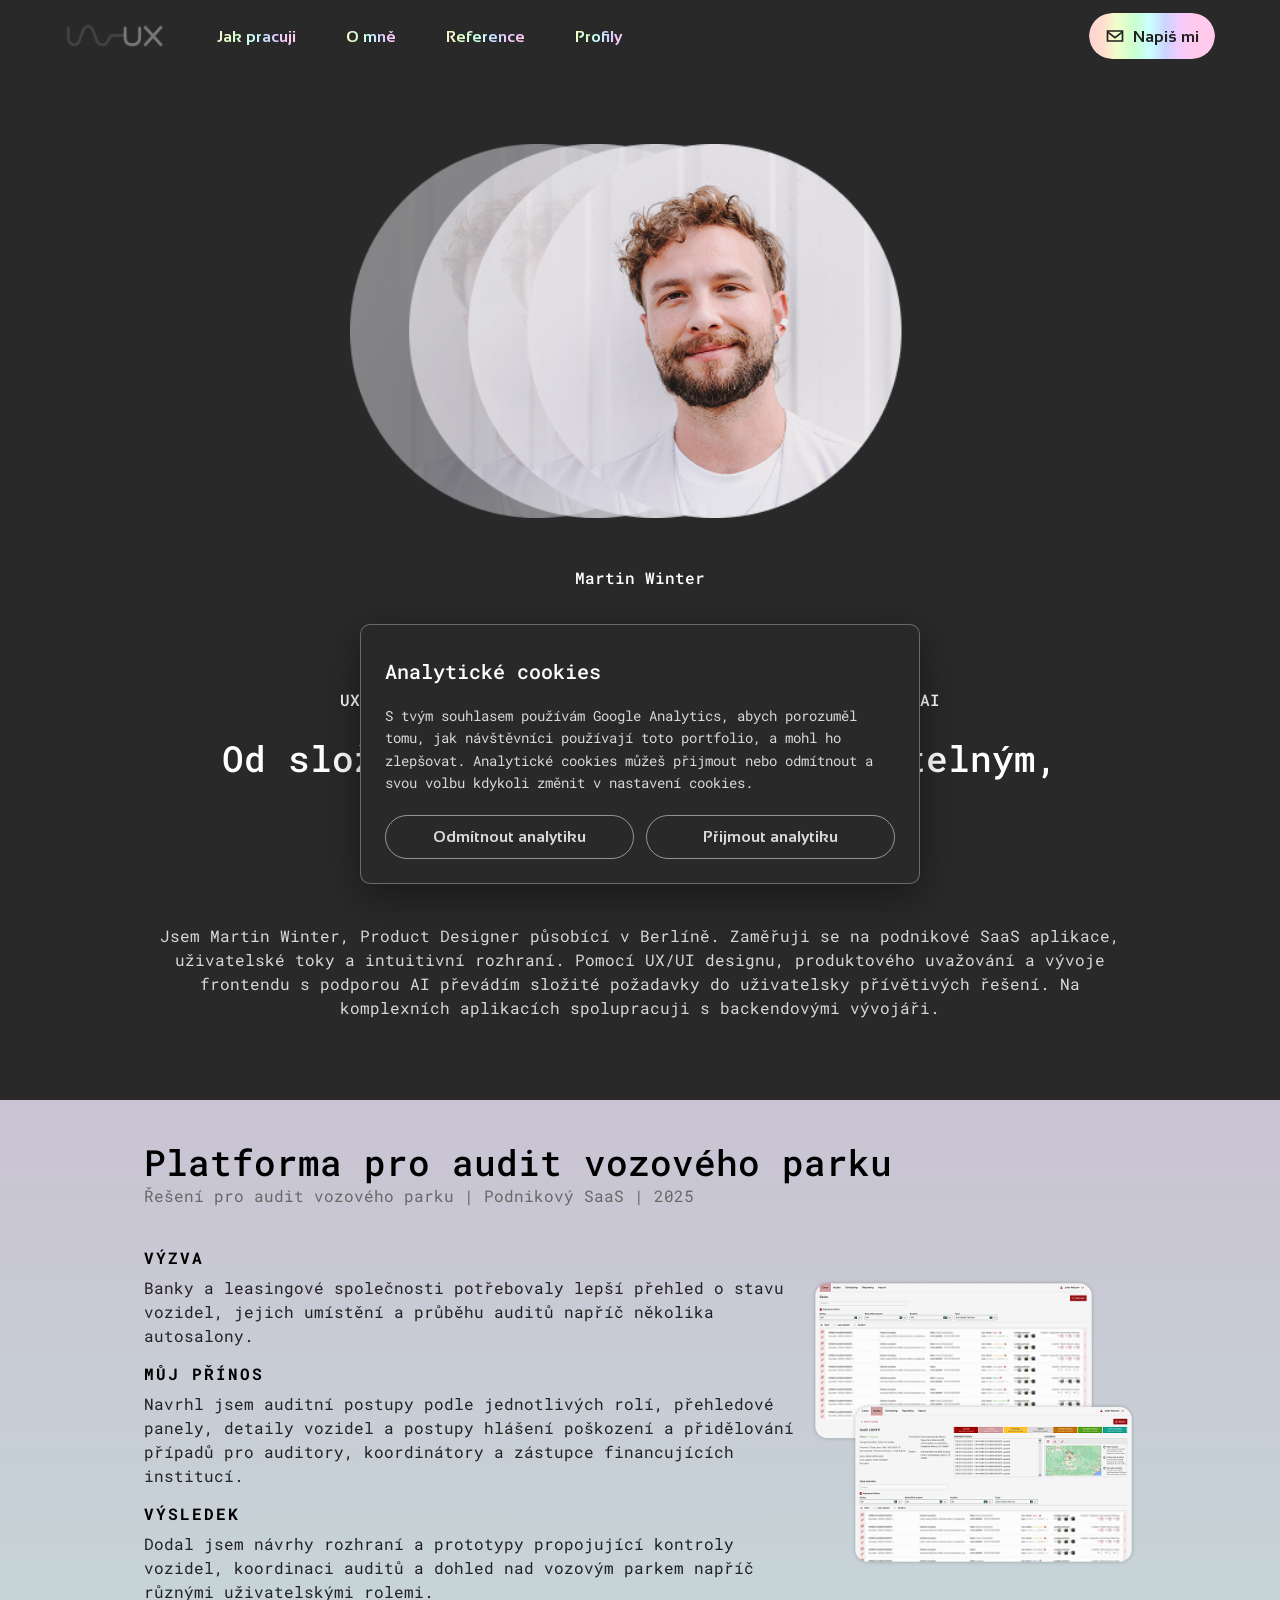
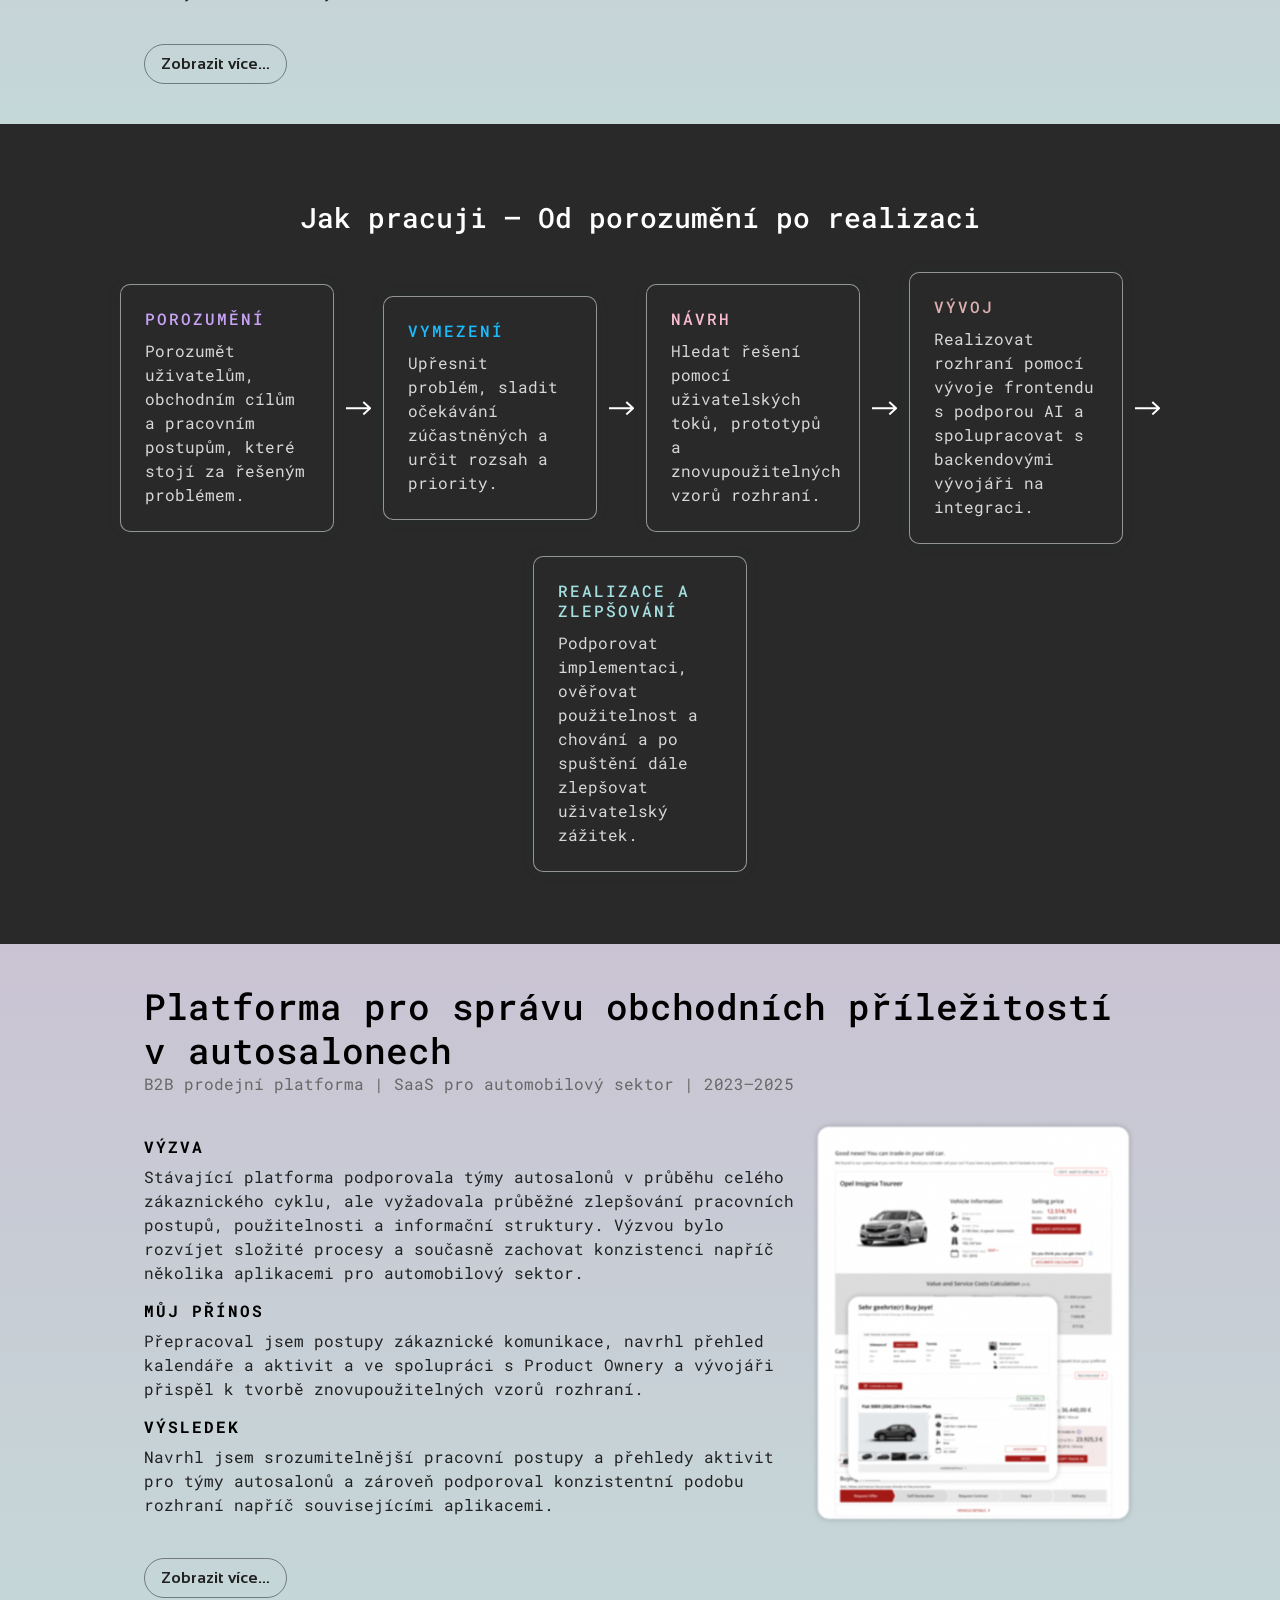
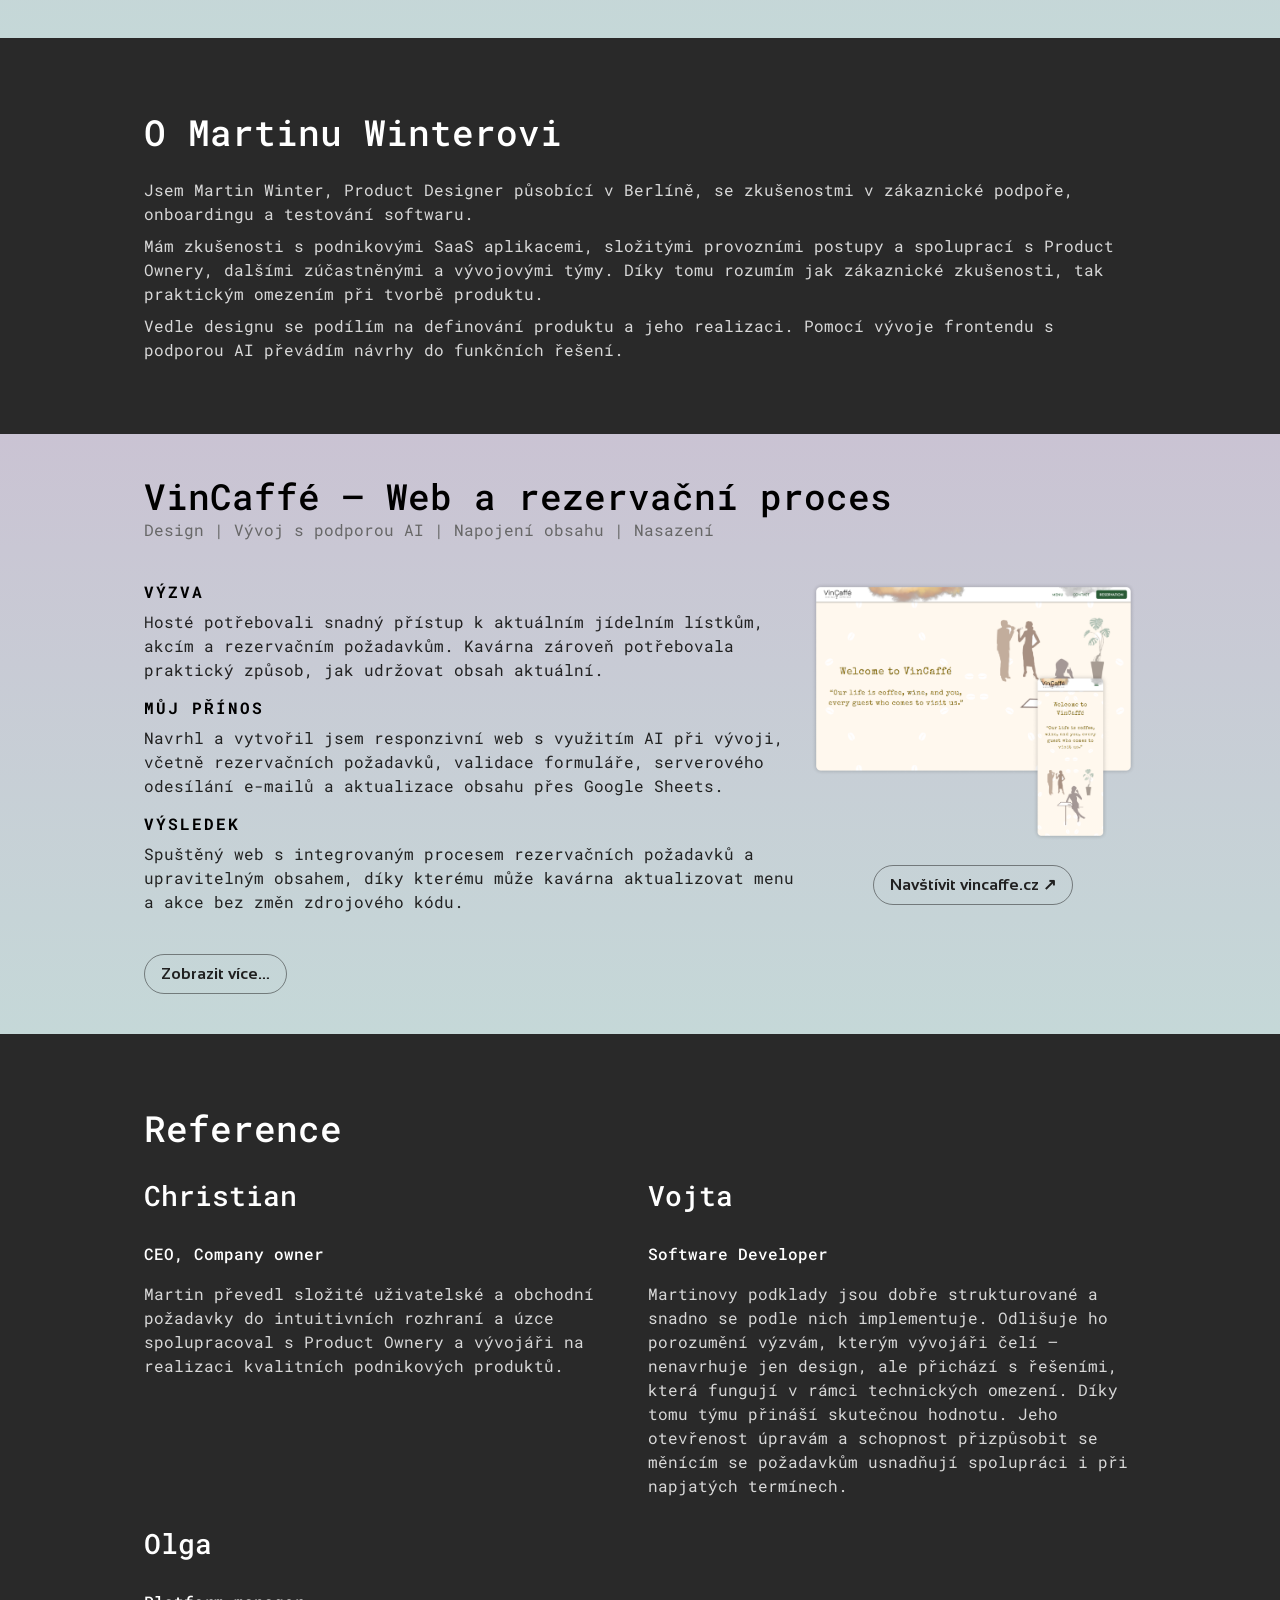
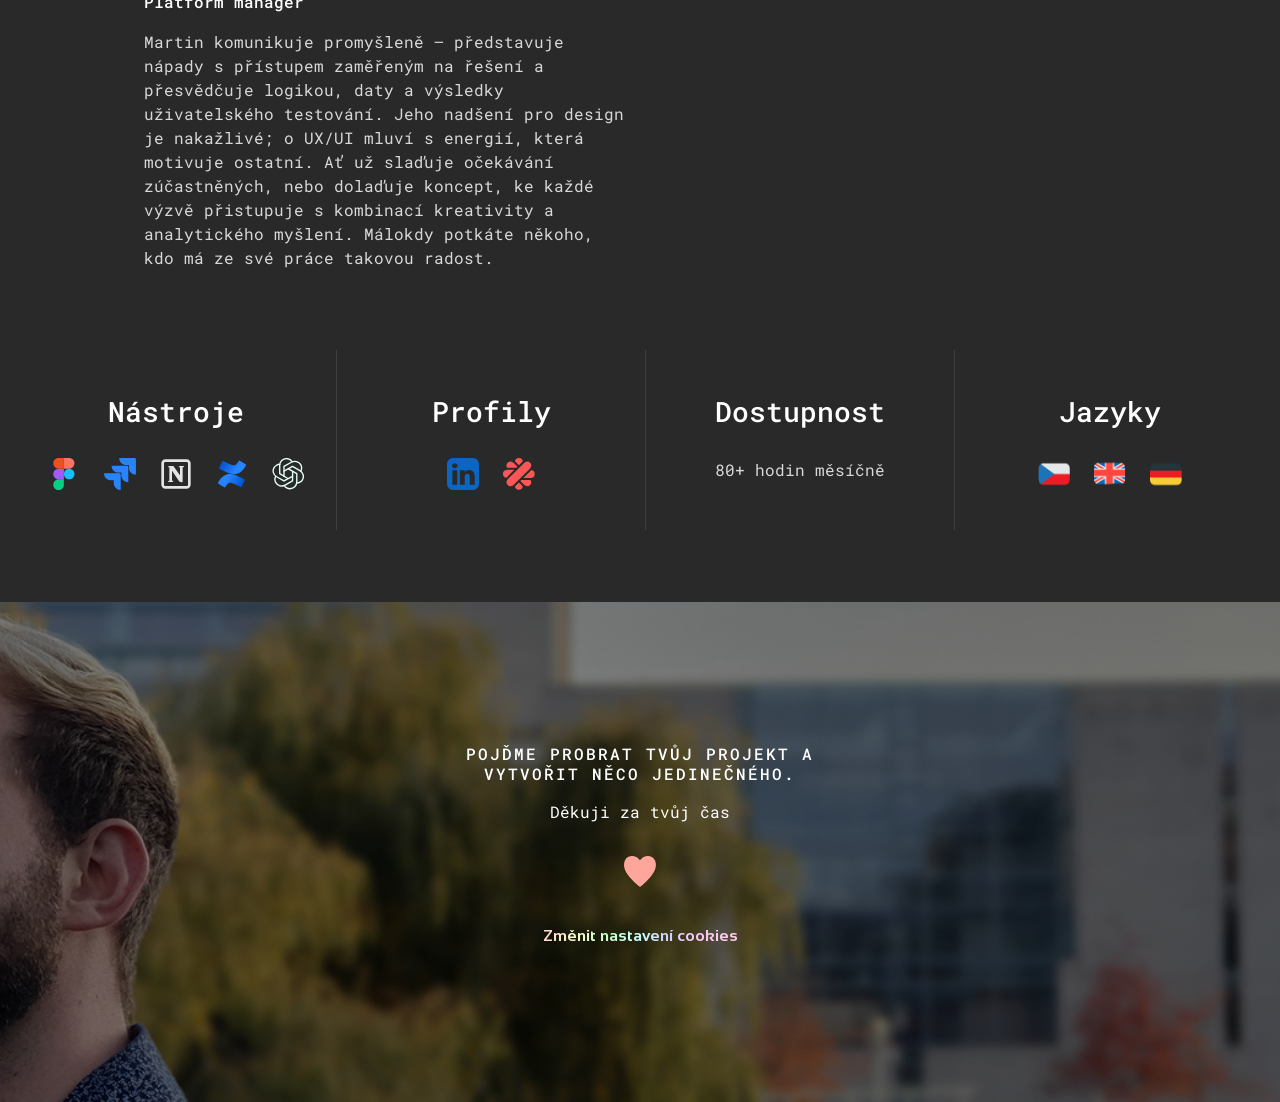
==== commit 4d047a71: "hide language version" ====
--- a/cs/index.html
+++ b/cs/index.html
@@ -125,13 +125,13 @@
         <div class="container">
             <div class="grid">
                 <div class="hero-content">
-                    <nav class="language-switcher" aria-label="Výběr jazyka">
+                    <!-- <nav class="language-switcher" aria-label="Výběr jazyka">
                         <a href="/" lang="en" hreflang="en">English</a>
                         <span aria-hidden="true">|</span>
                         <a href="/de/" lang="de" hreflang="de">Deutsch</a>
                         <span aria-hidden="true">|</span>
                         <a href="/cs/" lang="cs" hreflang="cs" aria-current="page">Česky</a>
-                    </nav>
+                    </nav> -->
 
                     <img src="../Pictures/Profile picture Martin Winter.png?v=20261007-1900" alt="Martin Winter, Product Designer" class="profile-img">
                     <p class="header-text">Martin Winter</p>
@@ -1078,9 +1078,9 @@
                 <h3>Jazyky</h3>
 
                 <div class="tools-icons">
-                    <img src="../Pictures/czech.png" alt="Čeština">
-                    <img src="../Pictures/english.png" alt="Angličtina">
-                    <img src="../Pictures/german.png" alt="Němčina">
+                    <img src="../Pictures/czech.png" alt="Česky">
+                    <img src="../Pictures/english.png" alt="English">
+                    <img src="../Pictures/german.png" alt="Deutsch">
                 </div>
             </div>
 
@@ -1243,7 +1243,7 @@
     </div>
 </section>
 
-<script src="../script.js?v=20261019-1345"></script>
+<script src="../script.js?v=20261020-1625"></script>
 </body>
 
 </html>
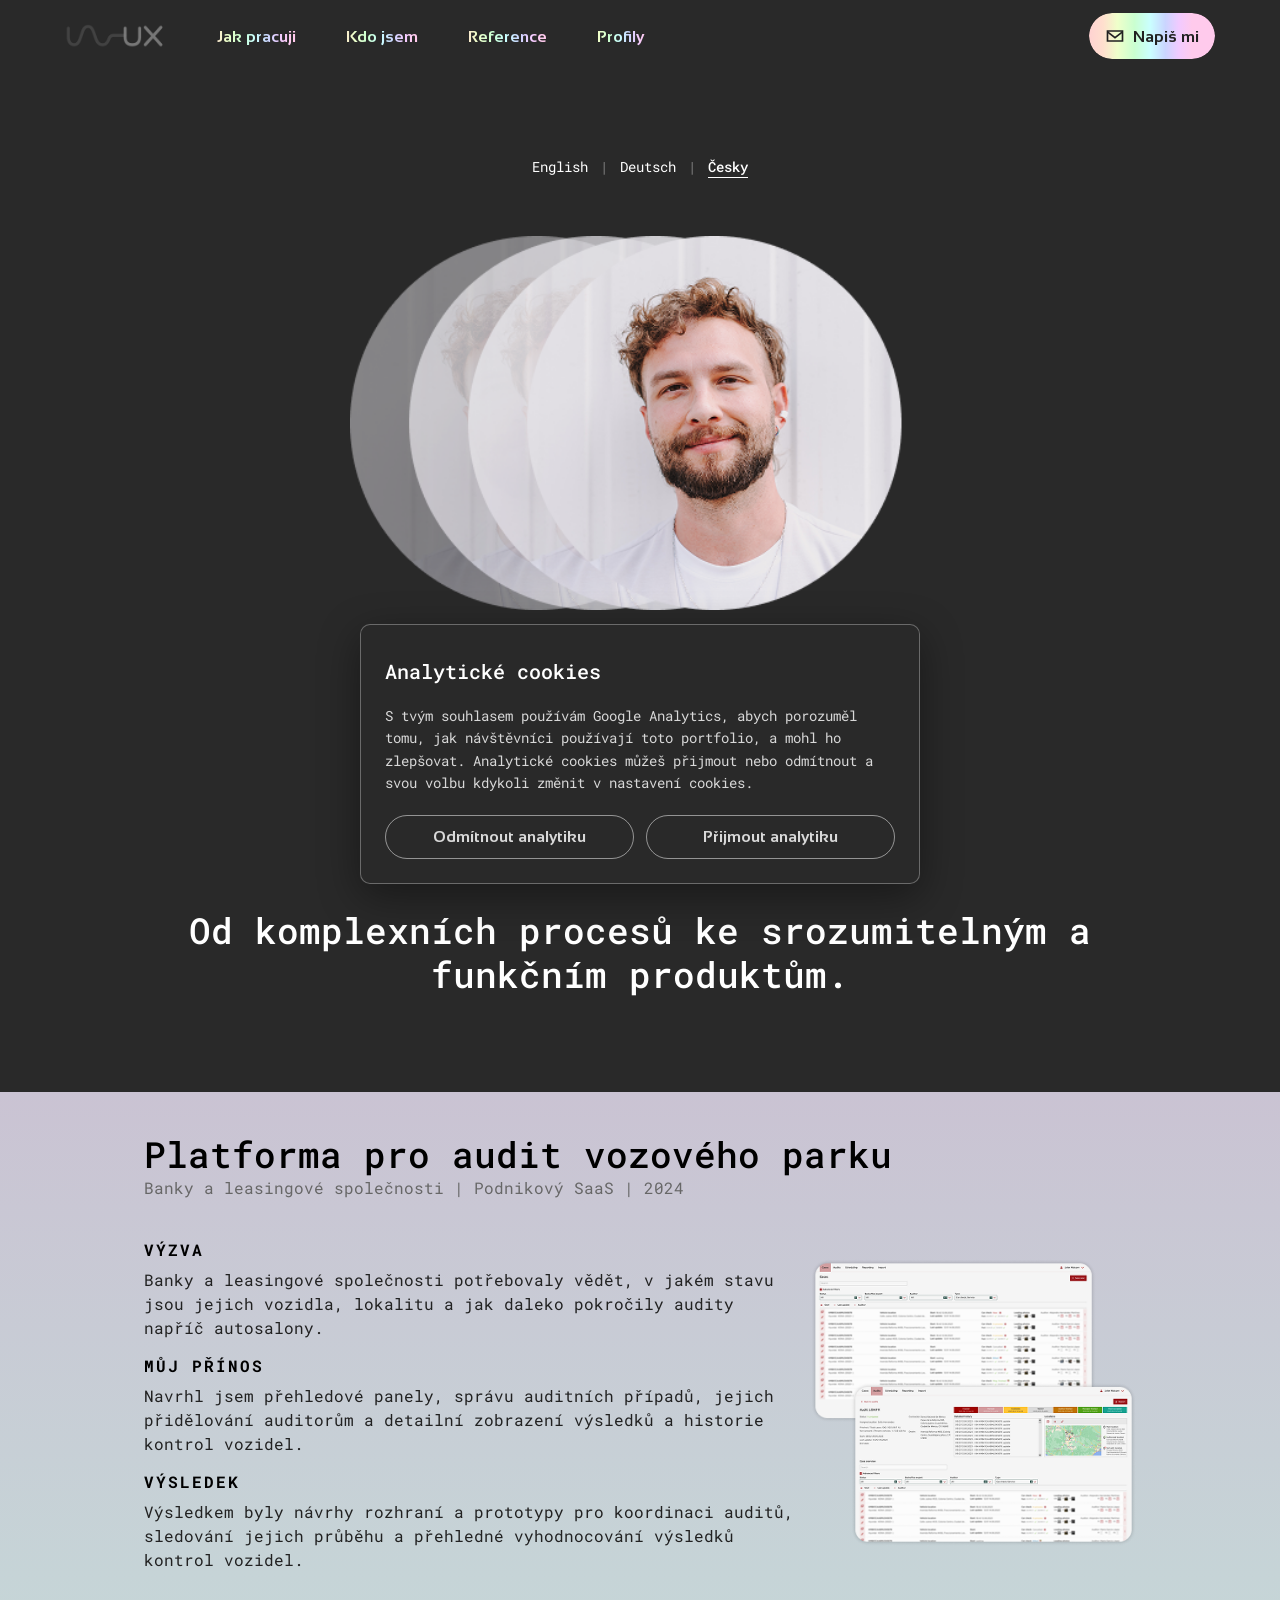
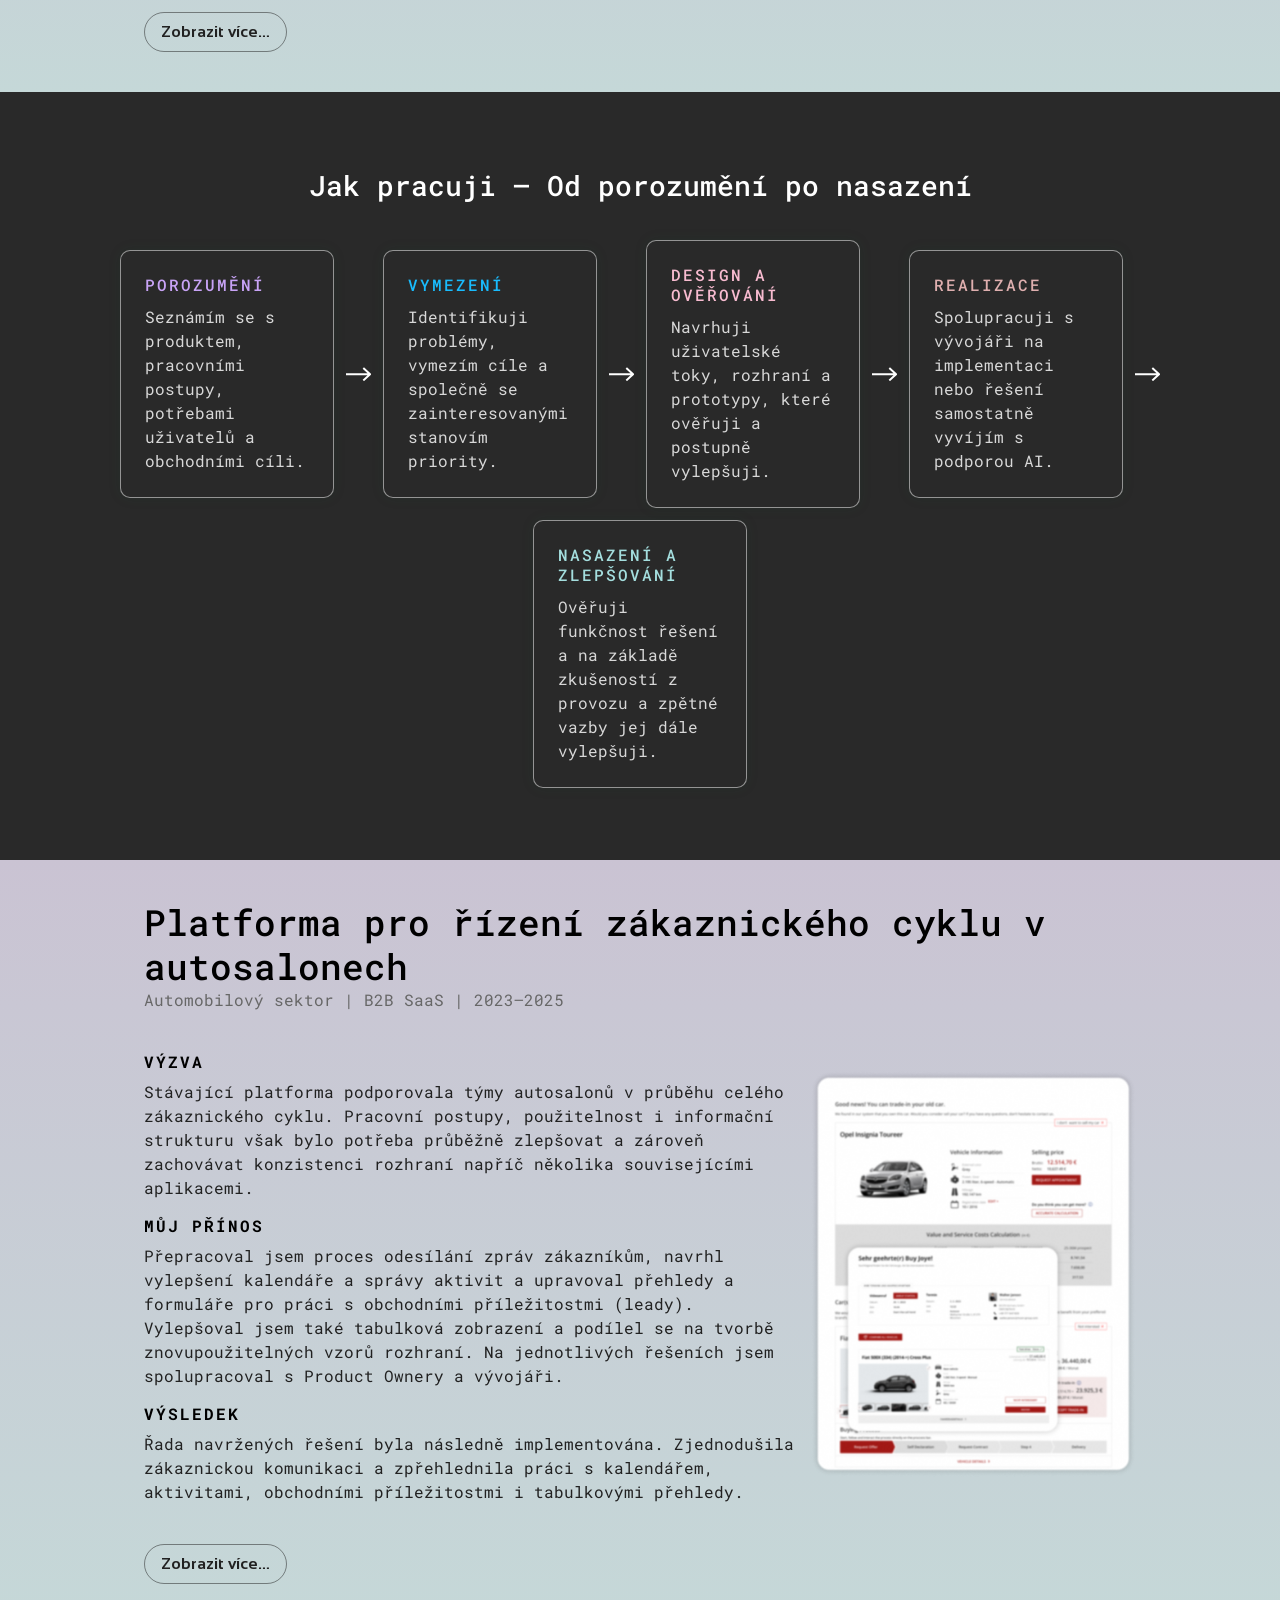
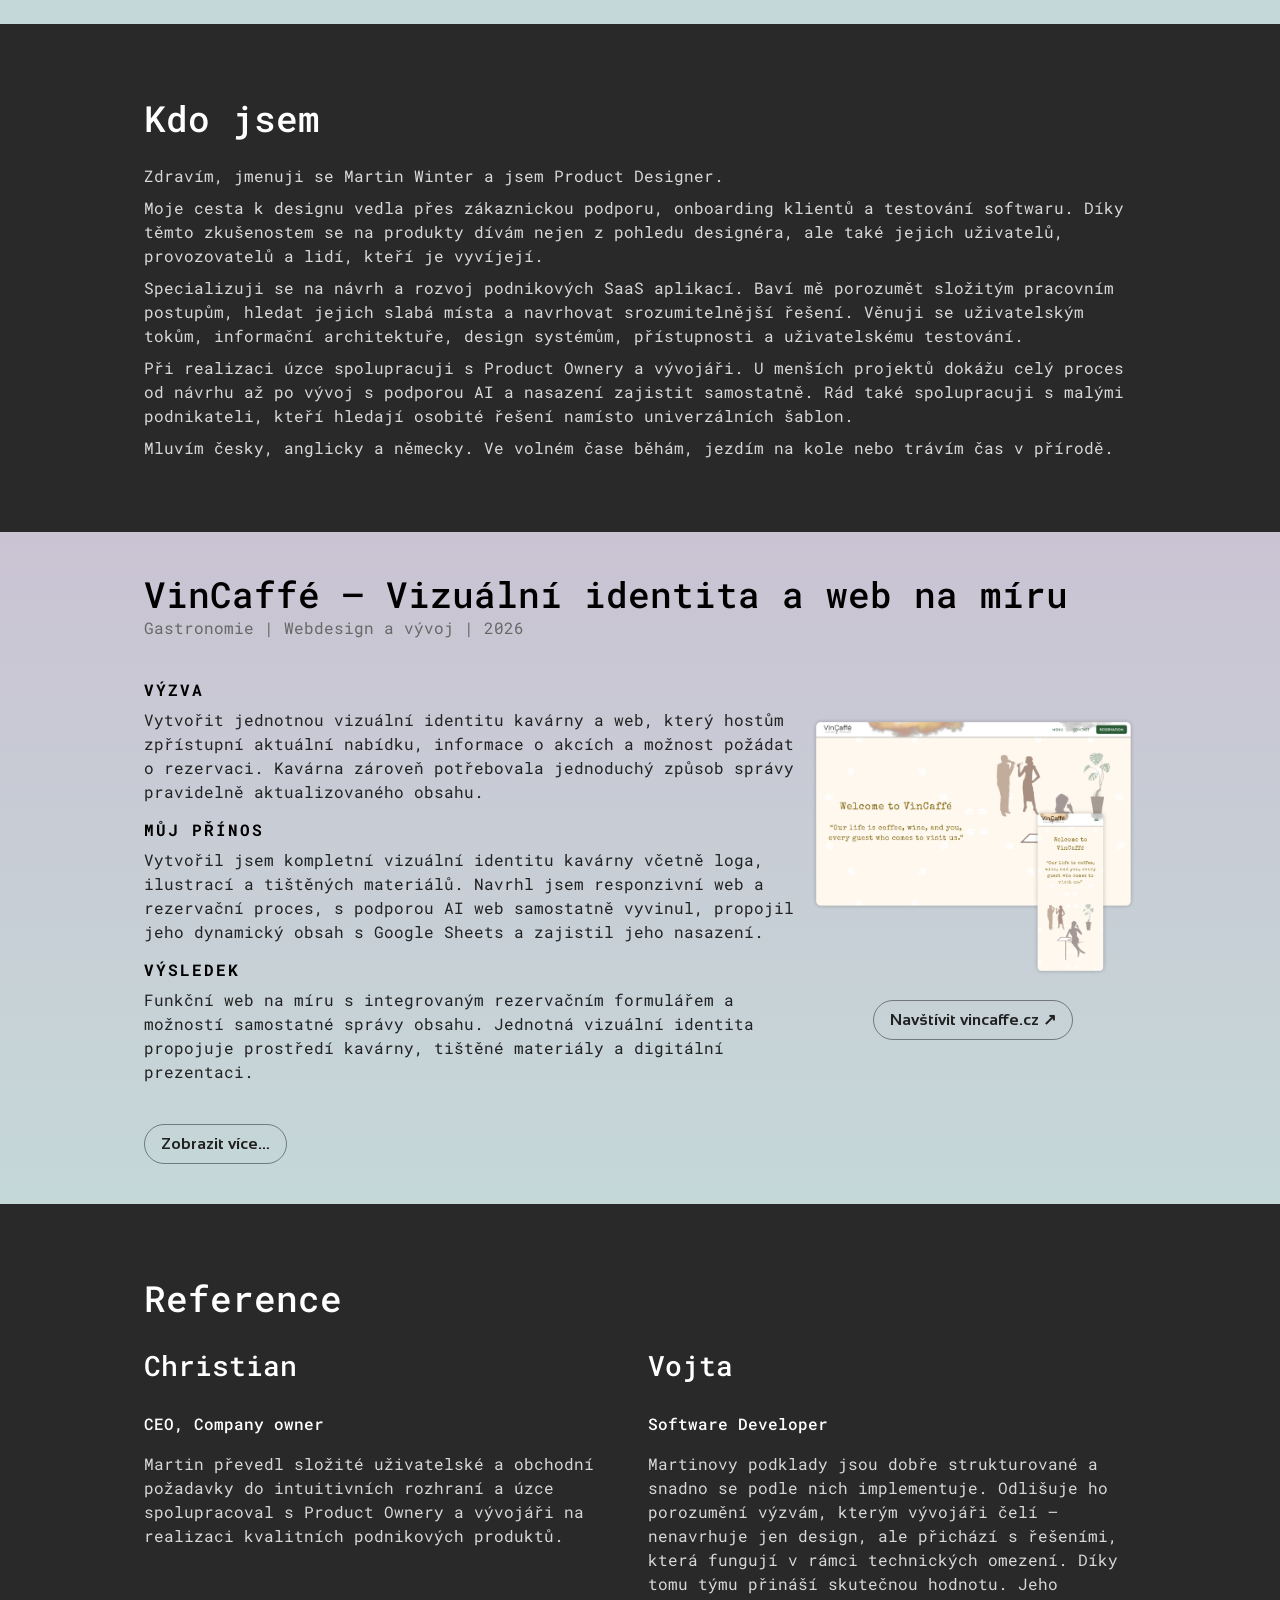
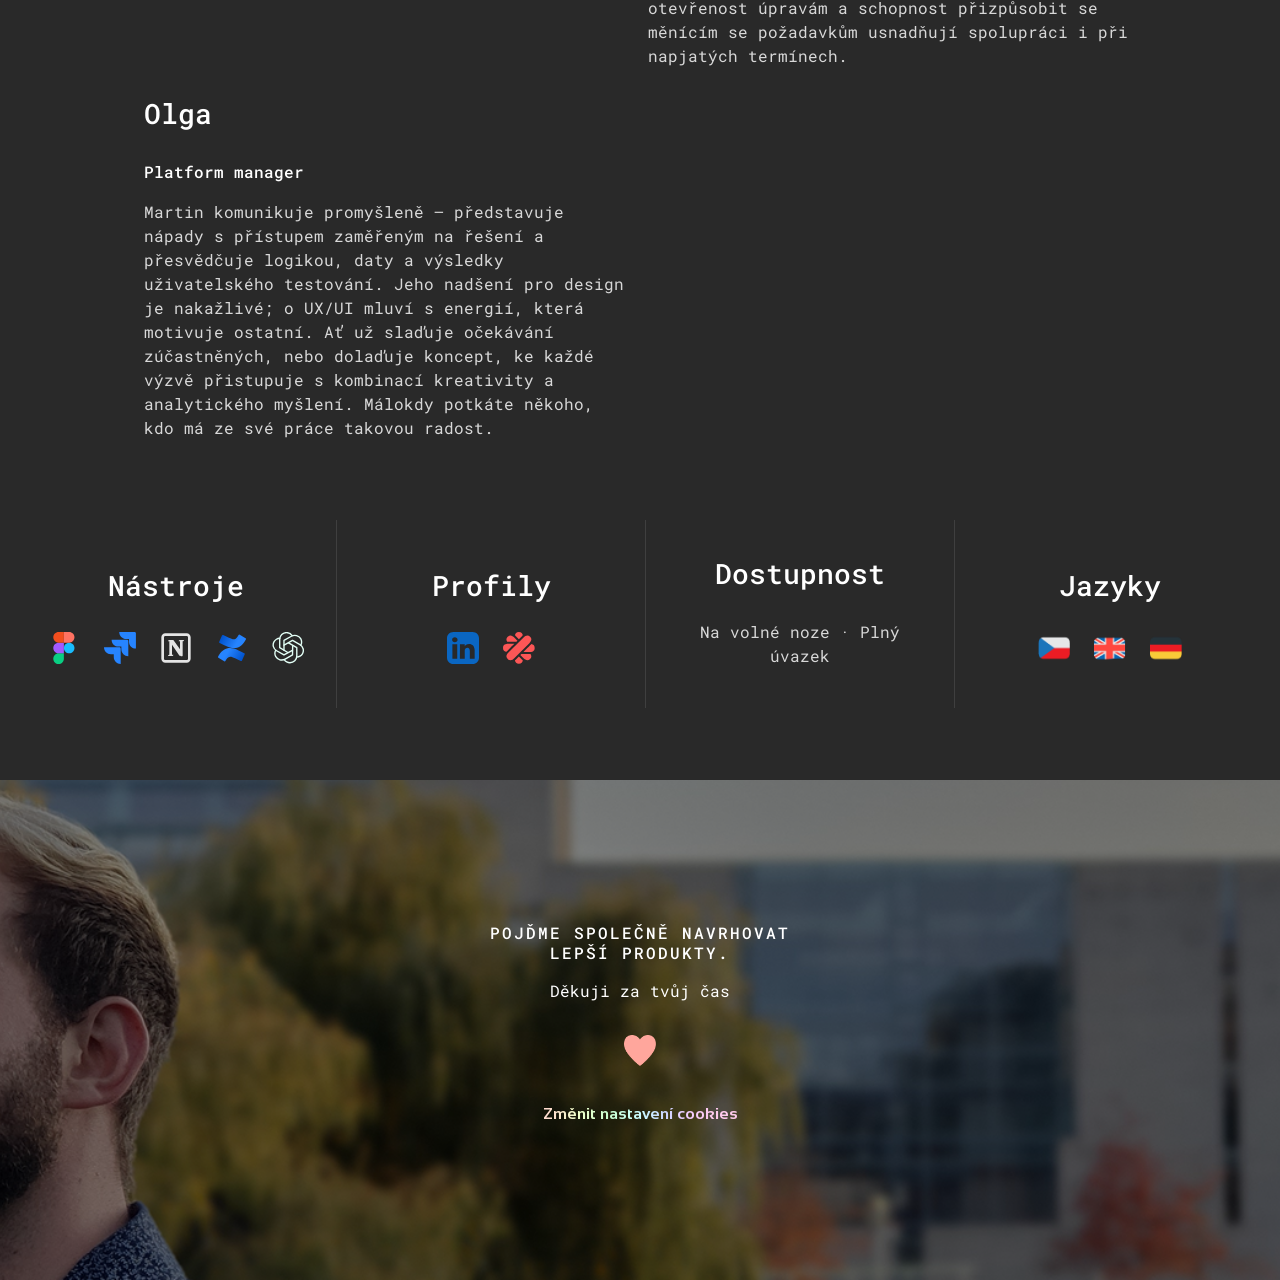
==== commit 7e90c011: "Revise portfolio case studies, align language versions and localize accordion controls" ====
--- a/cs/index.html
+++ b/cs/index.html
@@ -4,25 +4,30 @@
 <head>
     <meta charset="UTF-8">
     <meta name="viewport" content="width=device-width, initial-scale=1.0">
-    <title>Martin Winter — Product Designer & UX/UI Designer v Berlíně</title>
+    <title>Martin Winter — Product Designer & UX/UI Designer</title>
 
     <meta name="description"
-        content="Product Designer v Berlíně se zaměřením na podnikové SaaS aplikace, UX/UI a uživatelské toky. Vývoj frontendu s podporou AI a podpora realizace.">
-    
+        content="Product Designer se zaměřením na podnikové SaaS aplikace, UX/UI design, uživatelské toky, uživatelské testování a vývoj s podporou AI.">
+
     <link rel="canonical" href="https://winter-ux.eu/cs/">
     <link rel="alternate" hreflang="en" href="https://winter-ux.eu/">
     <link rel="alternate" hreflang="de" href="https://winter-ux.eu/de/">
     <link rel="alternate" hreflang="cs" href="https://winter-ux.eu/cs/">
     <link rel="alternate" hreflang="x-default" href="https://winter-ux.eu/">
-    
+
     <meta property="og:type" content="website">
     <meta property="og:site_name" content="Winter UX">
     <meta property="og:locale" content="cs_CZ">
     <meta property="og:title" content="Martin Winter — Product Designer & UX/UI Designer">
     <meta property="og:description"
-        content="Od složitých procesů ke srozumitelným a funkčním produktům. Prohlédni si moje projekty v UX/UI designu a vývoji frontendu s podporou AI.">
+        content="Od komplexních procesů ke srozumitelným a funkčním produktům. Portfolio projektů v oblasti UX/UI designu a vývoje s podporou AI.">
     <meta property="og:url" content="https://winter-ux.eu/cs/">
-    
+
+    <meta property="og:image" content="https://winter-ux.eu/Pictures/og-image.png">
+    <meta property="og:image:width" content="1200">
+    <meta property="og:image:height" content="630">
+    <meta property="og:image:alt" content="Martin Winter — Product Designer">
+
     <link rel="icon" type="image/png" href="../favicon.png">
     <link rel="stylesheet" href="../styles.css?v=20261020-1210">
     <!-- Google Fonts -->
@@ -40,7 +45,7 @@
                 "name": "Martin Winter",
                 "url": "https://winter-ux.eu/",
                 "jobTitle": "Product Designer",
-                "description": "Product Designer působící v Berlíně se zaměřením na UX/UI design, uživatelské toky a vývoj frontendu s podporou AI.",
+                "description": "Product Designer se zaměřením na podnikové SaaS aplikace, UX/UI design, uživatelské toky, uživatelské testování a vývoj s podporou AI.",
                 "sameAs": [
                     "https://www.linkedin.com/in/martin-winter1/"
                 ]
@@ -70,23 +75,23 @@
 
                 <img src="../Pictures/logo_wux.png" alt="Martin Winter" class="navbar-logo-image">
                 <div class="navbar-links">
-            
+
                 <a href="#how-i-work" class="btn-text">
                     Jak pracuji
                 </a>
-            
+
                 <a href="#about" class="btn-text">
-                    O mně
+                    Kdo jsem
                 </a>
-            
+
                 <a href="#references" class="btn-text">
                     Reference
                 </a>
-            
+
                 <a href="#socials" class="btn-text">
                     Profily
                 </a>
-            
+
             </div>
 
         </div>
@@ -96,24 +101,24 @@
 
             <button type="button" class="btn-full navbar-email" id="openContactModal" aria-label="Napiš mi" aria-haspopup="dialog"
                 aria-controls="contactModal">
-            
+
                 <svg class="navbar-email-icon" viewBox="0 0 24 24" fill="none" aria-hidden="true">
                     <path d="M3 6H21V18H3V6Z" stroke="currentColor" stroke-width="2" />
                     <path d="M3 7L12 14L21 7" stroke="currentColor" stroke-width="2" />
                 </svg>
-            
+
                 <span class="navbar-email-text">
                     Napiš mi
                 </span>
-            
+
             </button>
 
             <button type="button" class="burger" aria-label="Otevřít navigaci">
-            
+
                 <span></span>
                 <span></span>
                 <span></span>
-            
+
             </button>
 
         </div>
@@ -125,23 +130,20 @@
         <div class="container">
             <div class="grid">
                 <div class="hero-content">
-                    <!-- <nav class="language-switcher" aria-label="Výběr jazyka">
+                    <nav class="language-switcher" aria-label="Výběr jazyka">
                         <a href="/" lang="en" hreflang="en">English</a>
                         <span aria-hidden="true">|</span>
                         <a href="/de/" lang="de" hreflang="de">Deutsch</a>
                         <span aria-hidden="true">|</span>
                         <a href="/cs/" lang="cs" hreflang="cs" aria-current="page">Česky</a>
-                    </nav> -->
+                    </nav>
 
                     <img src="../Pictures/Profile picture Martin Winter.png?v=20261007-1900" alt="Martin Winter, Product Designer" class="profile-img">
                     <p class="header-text">Martin Winter</p>
                     <h1>Product Designer</h1>
-                    <p class="header-text">UX design · Uživatelské toky · Vývoj frontendu s podporou AI</p>
-                    <h2>Od složitých procesů&nbsp;ke srozumitelným, <br>funkčním produktům.</h2>
+                    <p class="header-text">UX/UI Design · User Flows · AI-assisted Development</p>
                     <img src="../Pictures/Dot_Spliter.png" alt="" class="dot-splitter">
-                    <p>
-                        Jsem Martin Winter, Product Designer působící v Berlíně. Zaměřuji se na podnikové SaaS aplikace, uživatelské toky a intuitivní rozhraní. Pomocí UX/UI designu, produktového uvažování a vývoje frontendu s podporou AI převádím složité požadavky do uživatelsky přívětivých řešení. Na komplexních aplikacích spolupracuji s backendovými vývojáři.
-                    </p>
+                    <h2>Od komplexních procesů ke srozumitelným a funkčním produktům.</h2>
                 </div>
             </div>
         </div>
@@ -155,7 +157,7 @@
             <div>
                 <h2 class="tile-heading">Platforma pro audit vozového parku</h2>
                 <p class="tile-header-text">
-                    Řešení pro audit vozového parku | Podnikový SaaS | 2025
+                    Banky a leasingové společnosti | Podnikový SaaS | 2024
                 </p>
 
                 <div class="tile-content-layout">
@@ -163,15 +165,15 @@
                     <div class="tile-text-content">
                         <p class="tile-eyebrow">Výzva</p>
                         <p class="tile-text">
-                            Banky a leasingové společnosti potřebovaly lepší přehled o stavu vozidel, jejich umístění a průběhu auditů napříč několika autosalony.
+                            Banky a leasingové společnosti potřebovaly vědět, v jakém stavu jsou jejich vozidla, lokalitu a jak daleko pokročily audity napříč autosalony.
                         </p>
 
                         <p class="tile-eyebrow">Můj přínos</p>
-                        <p class="tile-text">Navrhl jsem auditní postupy podle jednotlivých rolí, přehledové panely, detaily vozidel a postupy hlášení poškození a přidělování případů pro auditory, koordinátory a zástupce financujících institucí.
+                        <p class="tile-text">Navrhl jsem přehledové panely, správu auditních případů, jejich přidělování auditorům a detailní zobrazení výsledků a historie kontrol vozidel.
                         </p>
 
                         <p class="tile-eyebrow">Výsledek</p>
-                        <p class="tile-text">Dodal jsem návrhy rozhraní a prototypy propojující kontroly vozidel, koordinaci auditů a dohled nad vozovým parkem napříč různými uživatelskými rolemi.
+                        <p class="tile-text">Výsledkem byly návrhy rozhraní a prototypy pro koordinaci auditů, sledování jejich průběhu a přehledné vyhodnocování výsledků kontrol vozidel.
                         </p>
                     </div>
 
@@ -247,12 +249,12 @@
                 <div class="case-layout">
 
                     <div class="case-text">
-                        <h3 class="tile-heading">Přehled platformy pro audit vozového parku</h3>
+                        <h3 class="tile-heading">O platformě</h3>
                         <p class="tile-text">
-                            Platforma pro audit vozového parku navržená pro banky a leasingové společnosti, které spravují kontroly vozidel na více místech.
+                            Platforma určená bankám a leasingovým společnostem, které mají vozidla umístěná v různých autosalonech a potřebují mít přehled o jejich stavu.
                         </p>
                         <p class="tile-text">
-                            Platforma propojuje auditory v terénu, koordinátory a zástupce financujících institucí. Spojuje údaje o vozidlech, výsledky kontrol, hodnocení s podporou AI a historii auditů do jednoho digitálního procesu.
+                            Platforma provází celý proces auditu od začátku do konce: koordinátor audit naplánuje a přidělí, auditor přímo na místě zaznamená stav vozidla a jeho poškození a umělá inteligence pomáhá automaticky rozpoznávat poškození během kontroly. Banka pak vidí stav, historii a výsledky auditu každého vozidla na jednom místě a může se na jejich základě rozhodovat. Dosud totiž byly tyto reporty roztříštěné mezi jednotlivé pobočky a různé systémy.
                         </p>
                     </div>
 
@@ -270,10 +272,10 @@
                 <h3 class="tile-heading">Výzva</h3>
 
                 <p class="tile-text">
-                    Platforma musela podporovat několik skupin uživatelů s různými cíli a pracovními postupy.
-                </p>
-                <p class="tile-text">
-                    Auditoři v terénu potřebovali jednoduchý způsob, jak kontrolovat vozidla, zaznamenávat informace a dokumentovat poškození přímo na místě. Koordinátoři museli přidělovat úkoly a sledovat průběh auditů, zatímco banky potřebovaly jasný přehled o stavu a historii vozidel i aktuálním stavu kontrol.
+                    Audit vozidla je komplexní proces, do kterého vstupuje několik různých rolí. Začíná na straně banky, pokračuje přes koordinátora a končí u auditora přímo u vozidla. Každá role má jiné odpovědnosti, pracuje s jinými daty a potřebuje jiné informace. Hlavní výzvou mého návrhu bylo zpřehlednit správu auditních případů a zpřístupnit výsledky kontrol jednotlivým uživatelským rolím.
+                </p>
+                <p class="tile-text">
+                    To vyžadovalo přehledně uspořádat rozsáhlé údaje o vozidlech, jednotlivých kontrolách a historii auditů. Koordinátoři potřebovali snadno přidělovat případy auditorům a sledovat jejich průběh, zatímco banky potřebovaly ucelený přehled o stavu vozidel a výsledcích kontrol.
                 </p>
 
             </div>
@@ -283,23 +285,22 @@
                 <h3 class="tile-heading">Můj přínos</h3>
 
                 <p class="tile-text">
-                    V roli UX/UI Designer jsem se zaměřil na návrh hlavních uživatelských toků, informační struktury a konceptů rozhraní napříč platformou.
+                    V roli UX/UI designéra jsem se zaměřil na část platformy určenou ke správě auditních případů a prohlížení výsledků kontrol. Navrhoval jsem její uživatelské toky, informační architekturu a rozhraní. Samotná aplikace pro zaznamenávání údajů a poškození při kontrole vozidla nebyla součástí mé práce.
                 </p>
 
                 <p class="tile-text no-margin">
                     Moje práce zahrnovala:
                 </p>
                 <ul class="tile-list">
-                    <li>Postupy auditu vozidel podle jednotlivých rolí</li>
-                    <li>Strukturu přehledových panelů a vizualizaci dat</li>
-                    <li>Detailní pohledy na vozidla</li>
-                    <li>Postupy hlášení poškození</li>
-                    <li>Správu a přidělování případů</li>
-                    <li>Zobrazení stavů a návrh filtrování</li>
+                    <li>Návrh pracovních postupů pro správu a koordinaci auditů</li>
+                    <li>Informační strukturu přehledových panelů a vizualizaci dat</li>
+                    <li>Detailní přehledy auditů vozidel a historii jejich kontrol</li>
+                    <li>Správu, přidělování a sledování auditních případů</li>
+                    <li>Návrh stavů, filtrů a možností orientace v datech</li>
                 </ul>
 
                 <p class="tile-text">
-                    Úzce jsem spolupracoval s Product Ownerem, abych porozuměl obchodním požadavkům, uspořádal auditní informace a převedl procesy kontrol vozidel do uživatelských toků a návrhů rozhraní pro vývoj.
+                    Úzce jsem spolupracoval s Product Ownerem na pochopení obchodních požadavků, strukturování auditních informací a jejich převodu do konkrétních uživatelských toků a návrhů rozhraní připravených pro implementaci.
                 </p>
 
             </div>
@@ -313,29 +314,29 @@
             <div class="tile-section">
                 <h3 class="tile-heading">Proces návrhu</h3>
                 <p class="tile-text">
-                    Nejprve jsem se seznámil s celým životním cyklem auditu a zmapoval, jak informace procházejí mezi různými uživateli a fázemi procesu.
-                </p>
-                <p class="tile-text">
-                    Na tomto základě jsem vytvořil uživatelské toky a uspořádal informační hierarchii tak, aby každý uživatel rychle našel informace důležité pro svou roli.
-                </p>
-                <p class="tile-text">
-                    Návrhy jsem postupně upravoval na základě diskusí s Product Ownerem a dopracoval je do prototypů a rozhraní připravených k implementaci vývojovým týmem.
+                    Nejprve jsem se seznámil s celým životním cyklem auditu a zmapoval, jak informace a úkoly navazují mezi jednotlivými uživatelskými rolemi a fázemi procesu.
+                </p>
+                <p class="tile-text">
+                    Na základě této analýzy jsem navrhl uživatelské toky a informační hierarchii pro správu případů, sledování auditů a prohlížení jejich výsledků.
+                </p>
+                <p class="tile-text">
+                    Návrhy jsem průběžně konzultoval s Product Ownerem a iterativně upravoval až do podoby prototypů a návrhů rozhraní připravených k implementaci vývojovým týmem.
                 </p>
             </div>
 
             <div class="tile-section">
                 <h3 class="tile-heading">Klíčová rozhodnutí</h3>
-                <p class="tile-eyebrow">Důraz na informační hierarchii</p>
-                <p class="tile-text">
-                    Platforma obsahovala velké množství údajů — od stavu vozidel a výsledků kontrol až po předchozí audity a informace o poškození.</p>
-                <p class="tile-text">
-                    Zaměřil jsem se na to, aby byly nejdůležitější informace zobrazeny jako první a aby mezi přehledovými obrazovkami a detailními pohledy vznikly jasné vizuální vazby.
-                </p>
-                <p class="tile-eyebrow">Návrh pro více rolí</p>
-                <p class="tile-text">
-                    Rozhraní jsem přizpůsobil rozdílným potřebám auditorů, koordinátorů a zástupců financujících institucí.</p>
-                <p class="tile-text">
-                    Každá role vyžadovala jinou míru detailu, dostupné akce a rozsah zobrazovaných informací.
+                <p class="tile-eyebrow">Hierarchie informací – od přehledu k detailu</p>
+                <p class="tile-text">
+                    Při návrhu bylo potřeba zpřístupnit široké spektrum údajů – od aktuálního stavu vozidel a výsledků kontrol až po evidovaná poškození a historii auditů.</p>
+                <p class="tile-text">
+                    Rozhraní jsem proto postavil na hierarchii, která vede od souhrnných přehledů k detailům jednotlivých vozidel a auditů. Uživatel tak získá rychlou orientaci a podle potřeby může přejít k podrobnějším informacím.
+                </p>
+                <p class="tile-eyebrow">Rozhraní přizpůsobené jednotlivým rolím</p>
+                <p class="tile-text">
+                    Při návrhu přehledů a správy případů jsem zohlednil rozdílné potřeby koordinátorů a zástupců bank.</p>
+                <p class="tile-text">
+                    Každá role vyžadovala jinou míru detailu, jiné dostupné akce a jiný rozsah zobrazovaných informací. Tomu jsem přizpůsobil obsah jednotlivých obrazovek i možnosti práce se systémem.
                 </p>
             </div>
 
@@ -348,9 +349,9 @@
             <div class="tile-section">
                 <h3 class="tile-heading">Výsledek</h3>
                 <p class="tile-text">
-                    Výsledné návrhy propojily kontroly vozidel, hlášení poškození, přidělování případů a dohled nad audity v rámci společné struktury platformy.</p>
-                <p class="tile-text">
-                    Postupy pro jednotlivé role, prototypy a návrhy rozhraní poskytly vývojovému týmu základ pro implementaci, který jsme průběžně upřesňovali v diskusích s Product Ownerem.
+                    Výsledné návrhy umožnily spravovat auditní případy, přidělovat je auditorům, sledovat průběh kontrol a prohlížet jejich výsledky včetně zaznamenaných poškození a historie auditů.</p>
+                <p class="tile-text">
+                    Pro tuto část platformy jsem připravil navazující pracovní postupy, prototypy a návrhy rozhraní, které sloužily jako podklad pro implementaci vývojovým týmem. Jejich podobu jsme průběžně upřesňovali v diskusích s Product Ownerem. Návrhy následně prošly implementací a platforma je dnes v provozu.
                 </p>
             </div>
 
@@ -367,13 +368,13 @@
 
         <div class="container">
 
-            <h3>Jak pracuji — Od porozumění po realizaci</h3>
+            <h3>Jak pracuji — Od porozumění po nasazení</h3>
 
             <div class="process-flow">
 
                 <article class="process-card accent-purple">
                     <p class="process-label">Porozumění</p>
-                    <p class="tile-text">Porozumět uživatelům, obchodním cílům a pracovním postupům, které stojí za řešeným problémem.</p>
+                    <p class="tile-text">Seznámím se s produktem, pracovními postupy, potřebami uživatelů a obchodními cíli.</p>
                 </article>
 
                 <div class="process-arrow" aria-hidden="true">
@@ -384,7 +385,7 @@
 
                 <article class="process-card accent-cyan">
                     <p class="process-label">Vymezení</p>
-                    <p class="tile-text">Upřesnit problém, sladit očekávání zúčastněných a určit rozsah a priority.</p>
+                    <p class="tile-text">Identifikuji problémy, vymezím cíle a společně se zainteresovanými stanovím priority.</p>
                 </article>
 
                 <div class="process-arrow" aria-hidden="true">
@@ -394,8 +395,8 @@
                 </div>
 
                 <article class="process-card accent-pink">
-                    <p class="process-label">Návrh</p>
-                    <p class="tile-text">Hledat řešení pomocí uživatelských toků, prototypů a znovupoužitelných vzorů rozhraní.</p>
+                    <p class="process-label">Design a ověřování</p>
+                    <p class="tile-text">Navrhuji uživatelské toky, rozhraní a prototypy, které ověřuji a postupně vylepšuji.</p>
                 </article>
 
                 <div class="process-arrow" aria-hidden="true">
@@ -405,8 +406,8 @@
                 </div>
 
                 <article class="process-card accent-rose">
-                    <p class="process-label">Vývoj</p>
-                    <p class="tile-text">Realizovat rozhraní pomocí vývoje frontendu s podporou AI a spolupracovat s backendovými vývojáři na integraci.</p>
+                    <p class="process-label">Realizace</p>
+                    <p class="tile-text">Spolupracuji s vývojáři na implementaci nebo řešení samostatně vyvíjím s podporou AI.</p>
                 </article>
 
                 <div class="process-arrow" aria-hidden="true">
@@ -416,8 +417,8 @@
                 </div>
 
                 <article class="process-card accent-teal">
-                    <p class="process-label">Realizace a zlepšování</p>
-                    <p class="tile-text">Podporovat implementaci, ověřovat použitelnost a chování a po spuštění dále zlepšovat uživatelský zážitek.</p>
+                    <p class="process-label">Nasazení a zlepšování</p>
+                    <p class="tile-text">Ověřuji funkčnost řešení a na základě zkušeností z provozu a zpětné vazby jej dále vylepšuji.</p>
                 </article>
 
             </div>
@@ -432,9 +433,9 @@
         <div class="tile-header">
 
             <div>
-                <h2 class="tile-heading">Platforma pro správu obchodních příležitostí v autosalonech</h2>
+                <h2 class="tile-heading">Platforma pro řízení zákaznického cyklu v autosalonech</h2>
                 <p class="tile-header-text">
-                    B2B prodejní platforma | SaaS pro automobilový sektor | 2023–2025
+                    Automobilový sektor | B2B SaaS | 2023–2025
                 </p>
 
                 <div class="tile-content-layout">
@@ -442,17 +443,17 @@
                     <div class="tile-text-content">
                         <p class="tile-eyebrow">Výzva</p>
                         <p class="tile-text">
-                            Stávající platforma podporovala týmy autosalonů v průběhu celého zákaznického cyklu, ale vyžadovala průběžné zlepšování pracovních postupů, použitelnosti a informační struktury. Výzvou bylo rozvíjet složité procesy a současně zachovat konzistenci napříč několika aplikacemi pro automobilový sektor.
+                            Stávající platforma podporovala týmy autosalonů v průběhu celého zákaznického cyklu. Pracovní postupy, použitelnost i informační strukturu však bylo potřeba průběžně zlepšovat a zároveň zachovávat konzistenci rozhraní napříč několika souvisejícími aplikacemi.
                         </p>
 
                         <p class="tile-eyebrow">Můj přínos</p>
                         <p class="tile-text">
-                            Přepracoval jsem postupy zákaznické komunikace, navrhl přehled kalendáře a aktivit a ve spolupráci s Product Ownery a vývojáři přispěl k tvorbě znovupoužitelných vzorů rozhraní.
+                            Přepracoval jsem proces odesílání zpráv zákazníkům, navrhl vylepšení kalendáře a správy aktivit a upravoval přehledy a formuláře pro práci s obchodními příležitostmi (leady). Vylepšoval jsem také tabulková zobrazení a podílel se na tvorbě znovupoužitelných vzorů rozhraní. Na jednotlivých řešeních jsem spolupracoval s Product Ownery a vývojáři.
                         </p>
 
                         <p class="tile-eyebrow">Výsledek</p>
                         <p class="tile-text">
-                            Navrhl jsem srozumitelnější pracovní postupy a přehledy aktivit pro týmy autosalonů a zároveň podporoval konzistentní podobu rozhraní napříč souvisejícími aplikacemi.
+                            Řada navržených řešení byla následně implementována. Zjednodušila zákaznickou komunikaci a zpřehlednila práci s kalendářem, aktivitami, obchodními příležitostmi i tabulkovými přehledy.
                         </p>
                     </div>
 
@@ -475,12 +476,12 @@
 
             <div class="tile-section">
 
-                <h3 class="tile-heading">Správa obchodních příležitostí v autosalonu</h3>
+                <h3 class="tile-heading">Zákaznický cyklus v autosalonu</h3>
 
                 <div class="flow">
 
                     <div class="flow-bubble">
-                        <p class="tile-eyebrow">Analýza poptávky</p>
+                        <p class="tile-eyebrow">Identifikace obchodní příležitosti</p>
                     </div>
 
                     <svg class="flow-arrow" viewBox="0 0 26 15">
@@ -496,7 +497,7 @@
                     </svg>
 
                     <div class="flow-bubble">
-                        <p class="tile-eyebrow">Ocenění protiúčtu</p>
+                        <p class="tile-eyebrow">Ocenění vozidla na protiúčet</p>
                     </div>
 
                     <svg class="flow-arrow" viewBox="0 0 26 15">
@@ -504,7 +505,7 @@
                     </svg>
 
                     <div class="flow-bubble">
-                        <p class="tile-eyebrow">Vytvoření nabídky</p>
+                        <p class="tile-eyebrow">Příprava cenové nabídky</p>
                     </div>
 
                     <svg class="flow-arrow" viewBox="0 0 26 15">
@@ -520,7 +521,7 @@
                     </svg>
 
                     <div class="flow-bubble">
-                        <p class="tile-eyebrow">Online smlouva</p>
+                        <p class="tile-eyebrow">Uzavření smlouvy online</p>
                     </div>
 
                     <svg class="flow-arrow" viewBox="0 0 26 15">
@@ -530,13 +531,14 @@
                     <div class="flow-bubble">
                         <p class="tile-eyebrow">Předání vozidla</p>
                     </div>
+
                     <svg class="flow-arrow" viewBox="0 0 26 15">
                         <path d="M0 7.5H25M18 1L25 7.5L18 14" fill="none" stroke="#999" stroke-width="2" />
                     </svg>
 
 
                     <div class="flow-bubble">
-                        <p class="tile-eyebrow">Servis a zákaznický cyklus</p>
+                        <p class="tile-eyebrow">Servis a poprodejní péče</p>
                     </div>
 
                 </div>
@@ -547,13 +549,18 @@
                 <div class="case-layout">
 
                     <div class="case-text">
-                        <h3 class="tile-heading">Přehled</h3>
+                        <h3 class="tile-heading">O platformě</h3>
                         <p class="tile-text">
-                            Podniková SaaS platforma podporující autosalony v průběhu celého zákaznického cyklu — od úvodní analýzy poptávky a kontaktu se zákazníkem přes nabídky vozidel, smlouvy a předání až po poprodejní péči.
-                        </p>
+                            Lead Management byl součástí širšího ekosystému tří aplikací podporujících zákaznický cyklus v autosalonech. První
+                            aplikace na základě údajů o nájezdu vozidel vyhodnocovala, kdy by pro zákazníka bylo ekonomicky výhodné vyměnit
+                            stávající vozidlo za nové, a identifikovala tak nové obchodní příležitosti.</p>
                         <p class="tile-text">
-                            Platforma propojovala prodejní aktivity, zákaznické informace a provozní postupy do jednoho integrovaného prostředí pro týmy autosalonů.
-                        </p>
+                            Aplikace Lead Management, na které jsem pracoval, podporovala obchodní týmy při zpracování obchodních příležitostí – od
+                            prvního kontaktu se zákazníkem přes ocenění vozidla na protiúčet, přípravu a správu nabídek až po uzavření smlouvy a
+                            předání vozidla.</p>
+                        <p class="tile-text">
+                            Na obchodní proces navazovala servisní aplikace, která na základě identifikace vozidla umožňovala určit potřebné
+                            náhradní díly, jejich ceny a sestavit cenovou nabídku opravy včetně práce.</p>
                     </div>
 
                     <div class="case-image">
@@ -571,10 +578,10 @@
                 <h3 class="tile-heading">Výzva</h3>
 
                 <p class="tile-text">
-                    Platforma pokrývala více fází zákaznické cesty a podporovala různé role v autosalonu s odlišnými cíli a odpovědnostmi.
-                </p>
-                <p class="tile-text">
-                    Prodejní týmy potřebovaly efektivně spravovat obchodní příležitosti a komunikaci se zákazníky, zatímco vedoucí potřebovali strukturované přehledy a informace o probíhajících aktivitách.
+                    Lead Management byl již zavedeným produktem, který bylo potřeba průběžně rozvíjet. Některé pracovní postupy obsahovaly zbytečné kroky nebo byly rozdělené mezi několik obrazovek a dialogových oken.
+                </p>
+                <p class="tile-text">
+                    Výzvou bylo tyto postupy zjednodušovat, zlepšovat orientaci v rozsáhlém množství informací a zároveň respektovat technická omezení produktu a zachovávat konzistenci napříč souvisejícími aplikacemi.
                 </p>
 
             </div>
@@ -584,191 +591,254 @@
                 <h3 class="tile-heading">Můj přínos</h3>
 
                 <p class="tile-text">
-                    V roli UX/UI Designer jsem se soustředil na zlepšování stávajících postupů a návrh nových funkcí produktu podle obchodních potřeb, zpětné vazby od uživatelů a analýzy procesů.
-                </p>
-
-                <section class="tile-section workflow-case" aria-labelledby="message-workflow-title">
-                    <h3 id="message-workflow-title">
-                        Jednodušší komunikace se zákazníky pro týmy autosalonů
-                    </h3>
-                    <p class="tile-text">Přepracoval jsem postup odesílání zpráv tak, aby se výběr šablony, úprava a náhled spojily do jednoho dialogového okna.</p>
-                    <h4 class="tile-eyebrow">Předtím: roztříštěný postup</h4>
-                    <p class="tile-text">Vstupním bodem byla rozbalovací nabídka v přehledu aktivit místo jasně označeného tlačítka. Výběr šablony, úprava textu a náhled byly rozdělené do samostatných kroků a dialogových oken.
-                    </p>
-                    <p class="tile-text">Rozhraní jasně neukazovalo, které šablony lze přizpůsobit, a náhled nenabízel přímou cestu zpět k úpravám.</p>
-                    <div class="workflow-carousel" data-workflow-carousel role="region" aria-roledescription="galerie"
-                        aria-label="Původní postup odesílání zpráv">
-                        <div class="workflow-carousel-row">
-                            <button class="btn-outlined workflow-arrow" data-workflow-prev type="button"
-                                aria-label="Předchozí snímek">
-                                <svg viewBox="0 0 24 24" fill="none" stroke="currentColor" stroke-width="2"
-                                    stroke-linecap="round" stroke-linejoin="round" aria-hidden="true" focusable="false">
-                                    <path d="M15 6 9 12 15 18" />
-                                </svg>
-                            </button>
-                            <div class="workflow-stage">
-                                <figure class="workflow-slide">
-                                    <button class="workflow-image-button" type="button"
-                                        aria-label="Zvětšit snímek: Původní ovládání zpráv">
-                                        <img src="../Pictures/message-old-01.png" alt="Původní ovládání zpráv"
-                                            loading="lazy" decoding="async">
-                                    </button>
-                                    <figcaption>Původní ovládací prvky zpráv byly součástí přehledu aktivit.
-                                    </figcaption>
-                                </figure>
-                                <figure class="workflow-slide" hidden>
-                                    <button class="workflow-image-button" type="button"
-                                        aria-label="Zvětšit snímek: Původní výběr šablony">
-                                        <img src="../Pictures/message-old-02.png" alt="Původní výběr šablony"
-                                            loading="lazy" decoding="async">
-                                    </button>
-                                    <figcaption>Šablony se vybíraly před otevřením editoru zprávy, bez jasného označení těch, které bylo možné upravovat.</figcaption>
-                                </figure>
-                                <figure class="workflow-slide" hidden>
-                                    <button class="workflow-image-button" type="button"
-                                        aria-label="Zvětšit snímek: Původní editor zprávy">
-                                        <img src="../Pictures/message-old-03.png" alt="Původní editor zprávy"
-                                            loading="lazy" decoding="async">
-                                    </button>
-                                    <figcaption>Vlastní text se zadával v samostatném dialogovém okně.</figcaption>
-                                </figure>
-                                <figure class="workflow-slide" hidden>
-                                    <button class="workflow-image-button" type="button"
-                                        aria-label="Zvětšit snímek: Původní náhled zprávy">
-                                        <img src="../Pictures/message-old-04.png" alt="Původní náhled zprávy"
-                                            loading="lazy" decoding="async">
-                                    </button>
-                                    <figcaption>Náhled se zobrazil v dalším dialogovém okně bez přímé cesty zpět k úpravám.
-                                    </figcaption>
-                                </figure>
-                            </div>
-                            <button class="btn-outlined workflow-arrow" data-workflow-next type="button"
-                                aria-label="Další snímek">
-                                <svg viewBox="0 0 24 24" fill="none" stroke="currentColor" stroke-width="2"
-                                    stroke-linecap="round" stroke-linejoin="round" aria-hidden="true" focusable="false">
-                                    <path d="m9 6 6 6-6 6" />
-                                </svg>
-                            </button>
+                    V roli UX/UI designéra jsem se podílel na dlouhodobém rozvoji aplikace. Podněty ke změnám vycházely především z mé vlastní analýzy produktu, dále od kolegů a v menší míře ze zpětné vazby od zákazníků.
+                </p>
+
+                <p class="tile-text no-margin">Moje práce zahrnovala:</p>
+                <ul class="tile-list">
+                    <li>Analýzu pracovních postupů a iniciování změn</li>
+                    <li>Návrh uživatelských toků a funkcí pro zákaznickou komunikaci, kalendář a správu aktivit</li>
+                    <li>Vylepšování přehledů, formulářů, detailů obchodních příležitostí a tabulkových zobrazení</li>
+                    <li>Návrh znovupoužitelných komponent a vzorů rozhraní</li>
+                    <li>Tvorbu interaktivních prototypů ve Figmě a uživatelské testování</li>
+                    <li>Spolupráci při realizaci, kontrolu implementace a následné úpravy</li>
+                </ul>
+
+            </div>
+
+            <div class="tile-section">
+
+                <h3 class="tile-heading">Proces návrhu</h3>
+
+                <p class="tile-text">
+                    Při práci s existující aplikací jsem analyzoval jednotlivé pracovní postupy z pohledu uživatele. Identifikované problémy jsem podle potřeby ověřoval uživatelským testováním s interními dobrovolníky.
+                </p>
+                <p class="tile-text">
+                    Účastníkům jsem zadával konkrétní úkoly a požádal je, aby během jejich plnění nahlas komentovali své myšlenky a rozhodnutí (metoda Think Aloud). Pozorování a zjištěné problémy jsem zaznamenával pomocí Rainbow Sheet a hodnotil jejich závažnost. Pokud se účastníci nedokázali zorientovat nebo dokončit úkol, hledal jsem vhodnější řešení.
+                </p>
+                <p class="tile-text">
+                    Podněty a návrhy jsem konzultoval s Product Ownery a vývojáři. Interaktivní prototypy jsem ověřoval testováním a upravoval podle získaných poznatků. Po předání návrhů vývojovému týmu jsem se podílel na kontrole implementace, ověřování funkčnosti a dalším zlepšování řešení.
+                </p>
+
+            </div>
+
+            <section class="tile-section workflow-case" aria-labelledby="message-workflow-title">
+
+                <h3 class="tile-heading" id="message-workflow-title">
+                    Zjednodušení procesu odesílání zpráv zákazníkům
+                </h3>
+
+                <p class="tile-text">
+                    Při práci s aplikací jsem identifikoval zbytečně komplikovaný proces odesílání zpráv. Z vlastní iniciativy jsem navrhl jeho přepracování, aby bylo možné zprávu připravit, upravit a zkontrolovat na jednom místě.
+                </p>
+
+                <h4 class="tile-eyebrow">Původní řešení: nejasný pracovní postup</h4>
+
+                <p class="tile-text">
+                    Funkce byla dostupná prostřednictvím rozbalovací nabídky v přehledu aktivit. Výběr šablony, úprava textu a náhled zprávy byly rozdělené do samostatných kroků a dialogových oken.
+                </p>
+                <p class="tile-text">
+                    Rozhraní neukazovalo, které šablony lze upravovat, a z náhledu se uživatel nemohl přímo vrátit k editaci.
+                </p>
+
+                <div class="workflow-carousel" data-workflow-carousel role="region" aria-roledescription="galerie"
+                    aria-label="Původní postup odesílání zpráv">
+
+                    <div class="workflow-carousel-row">
+
+                        <button class="btn-outlined workflow-arrow" data-workflow-prev type="button" aria-label="Předchozí snímek">
+                            <svg viewBox="0 0 24 24" fill="none" stroke="currentColor" stroke-width="2" stroke-linecap="round"
+                                stroke-linejoin="round" aria-hidden="true" focusable="false">
+                                <path d="M15 6 9 12 15 18" />
+                            </svg>
+                        </button>
+
+                        <div class="workflow-stage">
+
+                            <figure class="workflow-slide">
+                                <button class="workflow-image-button" type="button"
+                                    aria-label="Zvětšit snímek: Původní ovládání zpráv">
+                                    <img src="../Pictures/message-old-01.png" alt="Původní ovládání zpráv" loading="lazy"
+                                        decoding="async">
+                                </button>
+                                <figcaption>
+                                    Původní ovládací prvky zpráv byly součástí přehledu aktivit.
+                                </figcaption>
+                            </figure>
+
+                            <figure class="workflow-slide" hidden>
+                                <button class="workflow-image-button" type="button"
+                                    aria-label="Zvětšit snímek: Původní výběr šablony">
+                                    <img src="../Pictures/message-old-02.png" alt="Původní výběr šablony" loading="lazy"
+                                        decoding="async">
+                                </button>
+                                <figcaption>
+                                    Šablony se vybíraly před otevřením editoru zprávy, bez jasného označení těch, které bylo možné
+                                    upravovat.
+                                </figcaption>
+                            </figure>
+
+                            <figure class="workflow-slide" hidden>
+                                <button class="workflow-image-button" type="button"
+                                    aria-label="Zvětšit snímek: Původní editor zprávy">
+                                    <img src="../Pictures/message-old-03.png" alt="Původní editor zprávy" loading="lazy"
+                                        decoding="async">
+                                </button>
+                                <figcaption>
+                                    Vlastní text se zadával v samostatném dialogovém okně.
+                                </figcaption>
+                            </figure>
+
+                            <figure class="workflow-slide" hidden>
+                                <button class="workflow-image-button" type="button"
+                                    aria-label="Zvětšit snímek: Původní náhled zprávy">
+                                    <img src="../Pictures/message-old-04.png" alt="Původní náhled zprávy" loading="lazy"
+                                        decoding="async">
+                                </button>
+                                <figcaption>
+                                    Náhled se zobrazil v dalším dialogovém okně bez přímé cesty zpět k úpravám.
+                                </figcaption>
+                            </figure>
+
                         </div>
-                        <div class="workflow-footer">
-                            <div class="workflow-dots" role="group" aria-label="Vybrat snímek"></div>
+
+                        <button class="btn-outlined workflow-arrow" data-workflow-next type="button" aria-label="Další snímek">
+                            <svg viewBox="0 0 24 24" fill="none" stroke="currentColor" stroke-width="2" stroke-linecap="round"
+                                stroke-linejoin="round" aria-hidden="true" focusable="false">
+                                <path d="m9 6 6 6-6 6" />
+                            </svg>
+                        </button>
+
+                    </div>
+
+                    <div class="workflow-footer">
+                        <div class="workflow-dots" role="group" aria-label="Vybrat snímek"></div>
+                    </div>
+
+                </div>
+
+                <h4 class="tile-eyebrow">Nové řešení: jasný pracovní postup</h4>
+
+                <p class="tile-text">
+                    Výběr šablony, úpravu textu a živý náhled jsem spojil do jednoho dialogového okna.
+                </p>
+
+                <h4 class="tile-eyebrow">Klíčová designová rozhodnutí</h4>
+
+                <ul class="tile-list">
+                    <li>Samostatné tlačítko pro lepší viditelnost a dostupnost funkce odesílání zpráv.</li>
+                    <li>Sjednocení výběru šablony a editace do jednoho dialogového okna.</li>
+                    <li>Vizuální odlišení upravitelných šablon, aby uživatel předem věděl, které zprávy může přizpůsobit.</li>
+                    <li>Živý náhled vedle editoru umožňující průběžnou kontrolu výsledné podoby zprávy bez přerušení editace.</li>
+                </ul>
+
+                <div class="workflow-carousel" data-workflow-carousel role="region" aria-roledescription="galerie"
+                    aria-label="Přepracovaný postup odesílání zpráv">
+
+                    <div class="workflow-carousel-row">
+
+                        <button class="btn-outlined workflow-arrow" data-workflow-prev type="button" aria-label="Předchozí snímek">
+                            <svg viewBox="0 0 24 24" fill="none" stroke="currentColor" stroke-width="2" stroke-linecap="round"
+                                stroke-linejoin="round" aria-hidden="true" focusable="false">
+                                <path d="M15 6 9 12 15 18" />
+                            </svg>
+                        </button>
+
+                        <div class="workflow-stage">
+
+                            <figure class="workflow-slide">
+                                <button class="workflow-image-button" type="button"
+                                    aria-label="Zvětšit snímek: Nové tlačítko pro odesílání zpráv">
+                                    <img src="../Pictures/message-new-01.png" alt="Nové tlačítko pro odesílání zpráv" loading="lazy"
+                                        decoding="async">
+                                </button>
+                                <figcaption>
+                                    Samostatné tlačítko pro odeslání zprávy otevře okno pro její sestavení.
+                                </figcaption>
+                            </figure>
+
+                            <figure class="workflow-slide" hidden>
+                                <button class="workflow-image-button" type="button"
+                                    aria-label="Zvětšit snímek: Výběr šablony v novém okně">
+                                    <img src="../Pictures/message-new-02.png" alt="Výběr šablony v novém okně" loading="lazy"
+                                        decoding="async">
+                                </button>
+                                <figcaption>
+                                    Výběr šablony je součástí dialogového okna; upravitelné šablony jsou označené.
+                                </figcaption>
+                            </figure>
+
+                            <figure class="workflow-slide" hidden>
+                                <button class="workflow-image-button" type="button"
+                                    aria-label="Zvětšit snímek: Editor zprávy s náhledem">
+                                    <img src="../Pictures/message-new-03.png" alt="Editor zprávy s náhledem" loading="lazy"
+                                        decoding="async">
+                                </button>
+                                <figcaption>
+                                    Nové dialogové okno spojuje výběr šablony, úpravy a živý náhled na jednom místě.
+                                </figcaption>
+                            </figure>
+
                         </div>
-                    </div>
-                    <h4 class="tile-eyebrow">Potom: jedno okno pro sestavení zprávy</h4>
-                    <p class="tile-text">Přepracovaný postup začíná samostatným tlačítkem pro odeslání zprávy. Výběr šablony, úpravy a živý náhled jsou součástí jednoho dialogového okna, takže uživatelé mohou zprávu zkontrolovat, aniž by opustili editor.</p>
-                    <p class="tile-text">Klíčová rozhodnutí v návrhu</p>
-                    <ul class="tile-list">
-                        <li>Vytvořit jasně označený vstupní bod pro odeslání zprávy.</li>
-                        <li>Spojit výběr šablony a úpravy, aby nebylo nutné přepínat mezi dialogovými okny.</li>
-                        <li>Označit upravitelné šablony, aby uživatelé věděli, které zprávy mohou přizpůsobit.</li>
-                        <li>Zobrazit živý náhled vedle editoru, aby uživatelé mohli zprávu kontrolovat už při psaní.</li>
-                    </ul>
-                    <div class="workflow-carousel" data-workflow-carousel role="region" aria-roledescription="galerie"
-                        aria-label="Přepracovaný postup odesílání zpráv">
-                        <div class="workflow-carousel-row">
-                            <button class="btn-outlined workflow-arrow" data-workflow-prev type="button"
-                                aria-label="Předchozí snímek">
-                                <svg viewBox="0 0 24 24" fill="none" stroke="currentColor" stroke-width="2"
-                                    stroke-linecap="round" stroke-linejoin="round" aria-hidden="true" focusable="false">
-                                    <path d="M15 6 9 12 15 18" />
-                                </svg>
-                            </button>
-                            <div class="workflow-stage">
-                                <figure class="workflow-slide">
-                                    <button class="workflow-image-button" type="button"
-                                        aria-label="Zvětšit snímek: Nový vstupní bod pro odeslání zprávy">
-                                        <img src="../Pictures/message-new-01.png" alt="Nový vstupní bod pro odeslání zprávy"
-                                            loading="lazy" decoding="async">
-                                    </button>
-                                    <figcaption>Samostatné tlačítko pro odeslání zprávy otevře okno pro její sestavení.
-                                    </figcaption>
-                                </figure>
-                                <figure class="workflow-slide" hidden>
-                                    <button class="workflow-image-button" type="button"
-                                        aria-label="Zvětšit snímek: Výběr šablony v novém okně">
-                                        <img src="../Pictures/message-new-02.png"
-                                            alt="Výběr šablony v novém okně" loading="lazy"
-                                            decoding="async">
-                                    </button>
-                                    <figcaption>Výběr šablony je součástí dialogového okna; upravitelné šablony jsou označené.
-                                    </figcaption>
-                                </figure>
-                                <figure class="workflow-slide" hidden>
-                                    <button class="workflow-image-button" type="button"
-                                        aria-label="Zvětšit snímek: Editor zprávy s náhledem">
-                                        <img src="../Pictures/message-new-03.png" alt="Editor zprávy s náhledem"
-                                            loading="lazy" decoding="async">
-                                    </button>
-                                    <figcaption>Navržené okno spojuje výběr šablony, úpravy a živý náhled na jednom místě.</figcaption>
-                                </figure>
-                            </div>
-                            <button class="btn-outlined workflow-arrow" data-workflow-next type="button"
-                                aria-label="Další snímek">
-                                <svg viewBox="0 0 24 24" fill="none" stroke="currentColor" stroke-width="2"
-                                    stroke-linecap="round" stroke-linejoin="round" aria-hidden="true" focusable="false">
-                                    <path d="m9 6 6 6-6 6" />
-                                </svg>
-                            </button>
-                        </div>
-                        <div class="workflow-footer">
-                            <div class="workflow-dots" role="group" aria-label="Vybrat snímek"></div>
-                        </div>
-                    </div>
-                </section>
-
-                <p class="tile-text">
-                    Úzce jsem spolupracoval s Product Ownerem, abych porozuměl obchodním požadavkům, uspořádal složité informace a převedl procesy do uživatelsky přívětivých řešení pro vývoj.
-                </p>
-            </div>
-
-
-            <div class="tile-section">
-                <h3 class="tile-heading">Proces návrhu</h3>
-                <p class="tile-text">
-                    Nejprve jsem zjišťoval, jak uživatelé pracují se stávající platformou a kde procesy vytvářejí zbytečné komplikace.
-                </p>
-                <p class="tile-text">
-                    Analýzou pracovních postupů a diskusemi o požadavcích se zúčastněnými jsem identifikoval příležitosti ke zlepšení a převedl je do srozumitelnějších uživatelských toků, konceptů rozhraní a funkčních návrhů.
-                </p>
-                <p class="tile-text">
-                    U nových funkcí jsem navrhoval jak zákaznickou část, tak interní pracovní postupy, aby uživatelé v různých rolích mohli své úkoly plnit efektivně.
-                </p>
-                <p class="tile-eyebrow">Návrh přehledu kalendáře a aktivit</p>
-                <p class="tile-text">Navrhl jsem přehled kombinující příchozí události, přidělené aktivity a seznam úkolů s možnostmi filtrování a funkcí volání.</p>
-                <p class="tile-text">Výzvou bylo propojit tyto související postupy a zároveň zachovat jasné rozlišení jednotlivých částí a snadnou orientaci.</p>
-            </div>
-
-            <div class="tile-section">
-        
+
+                        <button class="btn-outlined workflow-arrow" data-workflow-next type="button" aria-label="Další snímek">
+                            <svg viewBox="0 0 24 24" fill="none" stroke="currentColor" stroke-width="2" stroke-linecap="round"
+                                stroke-linejoin="round" aria-hidden="true" focusable="false">
+                                <path d="m9 6 6 6-6 6" />
+                            </svg>
+                        </button>
+
+                    </div>
+
+                    <div class="workflow-footer">
+                        <div class="workflow-dots" role="group" aria-label="Vybrat snímek"></div>
+                    </div>
+
+                </div>
+
+                <h4 class="tile-eyebrow">Ověření a výsledek</h4>
+
+                <p class="tile-text">
+                    Nový pracovní postup jsem ověřil uživatelským testováním s kolegy z firmy. Řešení bylo následně implementováno a odstranilo nutnost přecházet mezi samostatnými dialogy.
+                </p>
+
+            </section>
+
+            <div class="tile-section">
+
+                <h3 class="tile-heading">Redesign kalendáře a správy aktivit</h3>
+
+                <p class="tile-text">
+                    Především z vlastní iniciativy jsem navrhl přepracování stávajícího kalendáře a organizace pracovních aktivit. Rozhraní jsem rozdělil do tří funkčních oblastí – nepřidělené aktivity, kalendář plánovaných aktivit a samostatný přehled úkolů.
+                </p>
+                <p class="tile-text">
+                    Navrhl jsem prostorově úspornější karty, možnosti filtrování a přehlednější formuláře. Zohlednil jsem také rozdílné potřeby obchodníků, vedoucích autosalonů a pracovníků recepce.
+                </p>
+
                 <div class="tile-image">
                     <p class="tile-eyebrow">Přehled kalendáře</p>
                     <img src="../Pictures/WEB UI Calnedar overview.png?v=20261007-1900" alt="Přehled kalendáře">
                 </div>
-            </div>
-
-            <div class="tile-section">
-                <h3 class="tile-heading">Klíčová rozhodnutí</h3>
-                <p class="tile-eyebrow">Zjednodušování složitých obchodních procesů</p>
-                <p class="tile-text">
-                    Platforma podporovala několik propojených procesů napříč zákaznickým cyklem — od analýzy poptávek a komunikace se zákazníky až po nabídky, smlouvy a předání vozidel.</p>
-                <p class="tile-text">
-                    Zaměřil jsem se na pochopení skutečného pracovního postupu za každou funkcí a na přepracování toků tak, aby byly úkoly pro uživatele jasnější, rychlejší a intuitivnější.
-                </p>
-                <p class="tile-eyebrow">Návrh pro více rolí</p>
-                <p class="tile-text">
-                    Nové funkce často ovlivňovaly jak zákaznickou zkušenost, tak interní týmy, které proces řídily.</p>
-                <p class="tile-text">
-                    Při návrhu jsem zohledňoval oba pohledy — interakce se zákazníkem měly být jednoduché a interní postupy zároveň efektivní a dobře zvládnutelné.
-                </p>
-            </div>
-
-            <div class="tile-section">
+
+                <p class="tile-text">
+                    Součástí návrhu byl také přehled dostupnosti pracovníků, jejich denních aktivit a úkolů s upozorněním na položky po termínu a přímým přístupem do jejich kalendáře.
+                </p>
+                <p class="tile-text">
+                    Vybrané části návrhu jsem ověřoval interním uživatelským testováním. Některé z navržených změn byly následně implementovány.
+                </p>
+
+            </div>
+
+            <div class="tile-section">
+
                 <h3 class="tile-heading">Výsledek</h3>
-                <p class="tile-text">
-                    Moje práce zahrnovala postupy zákaznické komunikace, pohledy na kalendář a aktivity a znovupoužitelné vzory rozhraní napříč platformou.</p>
-                <p class="tile-text">
-                    Převáděl jsem obchodní požadavky a analýzy pracovních postupů do návrhů rozhraní. Ve spolupráci s Product Ownery a vývojáři jsem zohledňoval omezení implementace a udržoval konzistenci mezi souvisejícími aplikacemi.
-                </p>
+
+                <p class="tile-text">
+                    Během dlouhodobého rozvoje aplikace Lead Management jsem přispěl ke zjednodušení pracovních postupů, lepší organizaci informací a větší konzistenci uživatelského rozhraní. Řada navržených a uživatelsky ověřených řešení byla následně implementována do produktu a stala se součástí pracovního prostředí týmů autosalonů.
+                </p>
+
+                <p class="tile-text"><small>Z důvodu zachování důvěrnosti projektu jsou prezentovány pouze vybrané návrhy rozhraní a omezený rozsah funkcionalit.</small></p>
+
             </div>
 
             <button class="btn-outlined tile-close" type="button">
@@ -782,10 +852,12 @@
     <!-- About Section -->
     <section id="about" class="about">
         <div class="container">
-            <h2>O Martinu Winterovi</h2>
-            <p>Jsem Martin Winter, Product Designer působící v Berlíně, se zkušenostmi v zákaznické podpoře, onboardingu a testování softwaru.</p>
-            <p>Mám zkušenosti s podnikovými SaaS aplikacemi, složitými provozními postupy a spoluprací s Product Ownery, dalšími zúčastněnými a vývojovými týmy. Díky tomu rozumím jak zákaznické zkušenosti, tak praktickým omezením při tvorbě produktu.</p>
-            <p>Vedle designu se podílím na definování produktu a jeho realizaci. Pomocí vývoje frontendu s podporou AI převádím návrhy do funkčních řešení.</p>
+            <h2>Kdo jsem</h2>
+            <p>Zdravím, jmenuji se Martin Winter a jsem Product Designer.</p>
+            <p>Moje cesta k designu vedla přes zákaznickou podporu, onboarding klientů a testování softwaru. Díky těmto zkušenostem se na produkty dívám nejen z pohledu designéra, ale také jejich uživatelů, provozovatelů a lidí, kteří je vyvíjejí.</p>
+            <p>Specializuji se na návrh a rozvoj podnikových SaaS aplikací. Baví mě porozumět složitým pracovním postupům, hledat jejich slabá místa a navrhovat srozumitelnější řešení. Věnuji se uživatelským tokům, informační architektuře, design systémům, přístupnosti a uživatelskému testování.</p>
+            <p>Při realizaci úzce spolupracuji s Product Ownery a vývojáři. U menších projektů dokážu celý proces od návrhu až po vývoj s podporou AI a nasazení zajistit samostatně. Rád také spolupracuji s malými podnikateli, kteří hledají osobité řešení namísto univerzálních šablon.</p>
+            <p>Mluvím česky, anglicky a německy. Ve volném čase běhám, jezdím na kole nebo trávím čas v přírodě.</p>
         </div>
     </section>
 
@@ -797,11 +869,11 @@
 
             <div>
                 <h2 class="tile-heading">
-                    VinCaffé — Web a rezervační proces
+                    VinCaffé — Vizuální identita a web na míru
                 </h2>
 
                 <p class="tile-header-text">
-                    Design | Vývoj s podporou AI | Napojení obsahu | Nasazení
+                    Gastronomie | Webdesign a vývoj | 2026
                 </p>
 
                 <div class="tile-content-layout">
@@ -810,17 +882,17 @@
 
                         <p class="tile-eyebrow">Výzva</p>
                         <p class="tile-text">
-                            Hosté potřebovali snadný přístup k aktuálním jídelním lístkům, akcím a rezervačním požadavkům. Kavárna zároveň potřebovala praktický způsob, jak udržovat obsah aktuální.
+                            Vytvořit jednotnou vizuální identitu kavárny a web, který hostům zpřístupní aktuální nabídku, informace o akcích a možnost požádat o rezervaci. Kavárna zároveň potřebovala jednoduchý způsob správy pravidelně aktualizovaného obsahu.
                         </p>
 
                         <p class="tile-eyebrow">Můj přínos</p>
                         <p class="tile-text">
-                            Navrhl a vytvořil jsem responzivní web s využitím AI při vývoji, včetně rezervačních požadavků, validace formuláře, serverového odesílání e-mailů a aktualizace obsahu přes Google Sheets.
+                            Vytvořil jsem kompletní vizuální identitu kavárny včetně loga, ilustrací a tištěných materiálů. Navrhl jsem responzivní web a rezervační proces, s podporou AI web samostatně vyvinul, propojil jeho dynamický obsah s Google Sheets a zajistil jeho nasazení.
                         </p>
 
                         <p class="tile-eyebrow">Výsledek</p>
                         <p class="tile-text">
-                            Spuštěný web s integrovaným procesem rezervačních požadavků a upravitelným obsahem, díky kterému může kavárna aktualizovat menu a akce bez změn zdrojového kódu.
+                            Funkční web na míru s integrovaným rezervačním formulářem a možností samostatné správy obsahu. Jednotná vizuální identita propojuje prostředí kavárny, tištěné materiály a digitální prezentaci.
                         </p>
 
                     </div>
@@ -834,7 +906,7 @@
                     </div>
 
                 </div>
-                
+
             </div>
 
             <button class="btn-outlined tile-toggle" type="button" aria-expanded="false"
@@ -848,41 +920,28 @@
 
             <div class="tile-section">
 
-                <h3 class="tile-heading">
-                    Web a rezervační proces
-                </h3>
-
-                <p class="tile-text">
-                    Pro VinCaffé, sousedskou kavárnu v Praze, jsem navrhl a vytvořil responzivní web. Návštěvníci na něm najdou aktuální jídelní lístky, akce, otevírací dobu a formulář pro rezervační požadavky.
-                </p>
-
-                <p class="tile-text">
-                    S využitím AI při vývoji jsem implementoval rozhraní, validaci formuláře a serverové odesílání rezervačních e-mailů. Často aktualizovaný obsah je napojený na Google Sheets, takže kavárna může zveřejňovat změny bez úprav zdrojového kódu.
-                </p>
-
-                <p class="tile-text">
-                    Součástí projektu byla také jednotná vizuální identita pro web, tištěné jídelní lístky, vizitky a ilustrace.
-                </p>
-
-                <p class="tile-eyebrow">Role</p>
-                <p class="tile-text">
-                    Brand, Graphic &amp; UX/UI Designer · Developer
-                </p>
-
-                <p class="tile-eyebrow">Rozsah</p>
-                <p class="tile-text">
-                    Identita značky · Grafický design · Tiskový design · Ilustrace · UX/UI design · Responzivní webdesign · Vývoj frontendu · Rezervační proces · SEO · Nasazení
-                </p>
-
-                <p class="tile-eyebrow">Výstupy</p>
-                <p class="tile-text">
-                    Web · Jídelní a nápojové lístky · Vizitky · Ilustrace · Vizuální podklady · Aplikace značky · Rezervační e-maily
-                </p>
-
-                <p class="tile-eyebrow">Nástroje a technologie</p>
-                <p class="tile-text">
-                    Figma · Illustrator · HTML · CSS · JavaScript ·
-                    PHP · PHPMailer · Google Sheets
+                <h3 class="tile-heading">O projektu</h3>
+
+                <p class="tile-text">
+                    VinCaffé je sousedská kavárna v Praze, pro kterou jsem vytvořil kompletní vizuální identitu od loga a autorských ilustrací přes tištěné materiály až po digitální prezentaci.
+                </p>
+
+                <p class="tile-text">
+                    Součástí projektu byl návrh a vývoj responzivního webu s aktuální nabídkou kavárny, přehledem akcí, rezervačním formulářem a jednoduchou správou obsahu.
+                </p>
+
+                <p class="tile-eyebrow">
+                    Role
+                </p>
+                <p class="tile-text">
+                    Brand &amp; Graphic Designer · UX/UI Designer · Developer
+                </p>
+
+                <p class="tile-eyebrow">
+                    Nástroje a technologie
+                </p>
+                <p class="tile-text">
+                    Figma · HTML · CSS · JavaScript · PHP · PHPMailer · Google Sheets
                 </p>
 
             </div>
@@ -892,15 +951,11 @@
                 <h3 class="tile-heading">Výzva</h3>
 
                 <p class="tile-text">
-                    VinCaffé potřebovalo více než samostatný web. Cílem bylo vytvořit konzistentní vizuální identitu, která bude fungovat v tištěné i digitální komunikaci kavárny.
-                </p>
-
-                <p class="tile-text">
-                    Zákazníci přicházejí se značkou do kontaktu prostřednictvím tištěných menu, materiálů v kavárně, online obsahu i webu. Tyto kontaktní body proto musely působit jednotně a zároveň zůstat praktické a snadno udržovatelné.
-                </p>
-
-                <p class="tile-text">
-                    Na webu návštěvníci potřebovali rychlý přístup k často se měnícím informacím, jako jsou týdenní menu, víkendový brunch, akce, otevírací doba a rezervace.
+                    Cílem bylo vytvořit osobitou vizuální identitu, která odráží charakter kavárny a působí jednotně v jejím fyzickém prostředí i digitální prezentaci.
+                </p>
+
+                <p class="tile-text">
+                    Web měl hostům umožnit snadný přístup k aktuální nabídce, týdennímu menu, víkendovému brunchi, akcím a rezervacím. Z pohledu provozovatele bylo zároveň důležité zajistit jednoduchou správu pravidelně se měnícího obsahu bez nutnosti technických znalostí či zásahů do zdrojového kódu. Změny mělo být možné provádět jednoduše i na telefonu.
                 </p>
 
             </div>
@@ -910,75 +965,89 @@
                 <h3 class="tile-heading">Můj přínos</h3>
 
                 <p class="tile-text">
-                    Navrhl jsem informační strukturu webu, responzivní rozvržení a proces rezervačních požadavků. Následně jsem je s podporou AI implementoval v HTML, CSS a JavaScriptu.
-                </p>
-
-                <p class="tile-text">
-                    Rezervační formulář zahrnuje validaci, stav odesílání a potvrzení úspěchu, ochranu reCAPTCHA a serverové zpracování e-mailů pomocí PHP a PHPMaileru.
-                </p>
-
-                <p class="tile-text">
-                    Týdenní menu, víkendový brunch a akce jsem napojil na Google Sheets, aby kavárna mohla tento obsah aktualizovat bez změn zdrojového kódu.
-                </p>
-
-                <p class="tile-text">
-                    Vedle webu jsem vytvořil vizuální identitu a použil ji na tištěných jídelních lístcích, vizitkách, ilustracích a dalších materiálech pro zákazníky.
-                </p>
-
-            </div>
-
-            <div class="tile-section">
+                    Projekt jsem realizoval samostatně od návrhu vizuální identity až po nasazení funkčního webu.
+                </p>
+
+                <p class="tile-text no-margin">
+                    Moje práce zahrnovala:
+                </p>
+                <ul class="tile-list">
+                    <li>Návrh loga a vizuální identity</li>
+                    <li>Tvorbu autorských ilustrací a tištěných materiálů</li>
+                    <li>Návrh informační architektury a responzivního rozhraní</li>
+                    <li>Návrh rezervačního procesu a správy obsahu</li>
+                    <li>Vývoj, testování, základní SEO a nasazení webu</li>
+                </ul>
+
+                <p class="tile-text">
+                    Kompletní UX/UI design jsem vytvořil ve Figmě bez využití AI. Umělou inteligenci jsem zapojil až v následné fázi vývoje, při převodu návrhů do funkčního webu, základní optimalizaci pro vyhledávače a jeho nasazení.
+                </p>
+
+            </div>
+
+            <div class="tile-section">
+
+                <h3 class="tile-heading">Vizuální identita a grafický design</h3>
+
+                <p class="tile-text">
+                    Vizuální identitu jsem postavil na osobitém a neformálním charakteru sousedské kavárny. Navrhl jsem logo, typografii, barevnou paletu a autorské ilustrace, které společně vytvářejí rozpoznatelný vizuální styl.
+                </p>
+
+                <p class="tile-text">
+                    Stejné vizuální principy jsem následně aplikoval na tištěné jídelní a nápojové lístky, vizitky i uživatelské rozhraní webu. Vznikla tak jednotná prezentace kavárny napříč tištěnými a digitálními médii.
+                </p>
+
+                <div class="tile-image">
+                    <img src="../Pictures/Menu Preview Portfolio Martin Winter.png"
+                        alt="Menu VinCaffé a autorské ilustrace" loading="lazy">
+                </div>
+
+            </div>
+
+            <div class="tile-section">
+
+                <h3 class="tile-heading">Web a správa obsahu</h3>
+
+                <p class="tile-text">
+                    Informační strukturu a responzivní rozhraní webu jsem navrhl s důrazem na snadnou dostupnost aktuální nabídky, akcí a dalších praktických informací.
+                </p>
+
+                <p class="tile-text">
+                    Namísto samostatného administračního systému jsem pro správu pravidelně aktualizovaného obsahu využil Google Sheets. Provozovatel tak může upravovat týdenní menu, víkendový brunch a plánované akce prostřednictvím jednoduchých tabulek, a to i přímo z mobilního telefonu.
+                </p>
+
+                <p class="tile-text">
+                    Zároveň jsem implementoval automatické střídání týdenní a víkendové nabídky podle dne v týdnu, bez nutnosti manuálního přepínání obsahu.
+                </p>
+
+                <p class="tile-text">
+                    Toto řešení zjednodušuje správu obsahu, umožňuje provozovateli aktualizovat web nezávisle na vývojáři a snižuje náklady na jeho údržbu.
+                </p>
+
                 <div class="tile-image">
                     <img src="../Pictures/VinCaffe Website Preview Porfolio Martin Winter.png"
                         alt="Responzivní web VinCaffé na počítači a mobilu" loading="lazy">
                 </div>
-            </div>
-
-            <div class="tile-section">
-
-                <h3 class="tile-heading">
-                    Vizuální identita a grafický design
-                </h3>
-
-                <p class="tile-text">
-                    Vizuální identita byla navržena tak, aby odrážela vřelý, neformální a osobní charakter kavárny.
-                </p>
-
-                <p class="tile-text">
-                    Vytvořil jsem společný vizuální jazyk, který lze opakovaně používat napříč značkou a jejími výstupy.
-                </p>
-
-                <div class="tile-section">
-                    <div class="tile-image">
-                        <img src="/Pictures/Menu Preview Portfolio Martin Winter.png"
-                            alt="Menu VinCaffé a autorské ilustrace" loading="lazy">
-                    </div>
-                </div>
-
-                <p class="tile-text no-margin">
-                    To zahrnovalo:
-                </p>
-
-                <ul class="tile-list">
-                    <li>Tištěné jídelní a nápojové lístky</li>
-                    <li>Vizitky</li>
-                    <li>Autorské ilustrace a grafické prvky</li>
-                    <li>Typografii a barevný systém</li>
-                    <li>Vizuální podklady pro digitální komunikaci</li>
-                    <li>Rozhraní webu a navazující e-mailovou komunikaci</li>
-                </ul>
-
-                <p class="tile-text">
-                    Stejné vizuální principy tak propojují prostředí kavárny s její digitální prezentací.
-                </p>
-
-            </div>
-
-            <div class="tile-section">
+
+            </div>
+
+            <div class="tile-section">
+
+                <h3 class="tile-heading">Rezervační proces</h3>
+
+                <p class="tile-text">
+                    Navrhl jsem rezervační formulář s důrazem na jednoduchost vyplnění, srozumitelnou validaci údajů a zpětnou vazbu během odesílání.
+                </p>
+
+                <p class="tile-text">
+                    S podporou AI jsem následně implementoval zpracování formuláře, ochranu proti spamu pomocí reCAPTCHA a serverové odesílání e-mailů prostřednictvím PHP a PHPMaileru. Rezervační požadavek je tak doručen přímo provozovateli kavárny.
+                </p>
+
                 <div class="tile-image">
                     <img src="../Pictures/Booking Preview VinCaffe Portfolio Martin Winter.png"
                         alt="Rezervační formulář VinCaffé" loading="lazy">
                 </div>
+
             </div>
 
             <div class="tile-section">
@@ -986,15 +1055,7 @@
                 <h3 class="tile-heading">Výsledek</h3>
 
                 <p class="tile-text">
-                    VinCaffé nyní má spuštěný responzivní web, na kterém si hosté mohou prohlédnout aktuální menu, objevit akce a odeslat rezervační požadavek.
-                </p>
-
-                <p class="tile-text">
-                    Kavárna může aktualizovat týdenní menu, informace o brunchi a akcích přes Google Sheets bez úprav zdrojového kódu webu. Jednotná vizuální identita propojuje web s tištěnými menu, vizitkami a dalšími materiály značky.
-                </p>
-
-                <p class="tile-text">
-                    Dynamický obsah lze samostatně spravovat přes Google Sheets, zatímco web a rezervační systém vyžadují jen minimální průběžnou technickou údržbu.
+                    VinCaffé získalo kompletní vizuální identitu a funkční responzivní web na míru. Provozovatel může samostatně aktualizovat obsah i z mobilního telefonu, zatímco automatizace vybraných funkcí snižuje náročnost každodenní správy webu.
                 </p>
 
             </div>
@@ -1069,7 +1130,7 @@
                 <h3>Dostupnost</h3>
 
                 <p class="header">
-                    80+ hodin měsíčně
+                    Na volné noze · Plný úvazek
                 </p>
             </div>
 
@@ -1095,7 +1156,7 @@
         <div class="footer-content">
 
             <p class="footer-eyebrow">
-                Pojďme probrat tvůj projekt a vytvořit něco jedinečného.
+                Pojďme společně navrhovat lepší produkty.
             </p>
 
             <p class="footer-text">
@@ -1246,4 +1307,4 @@
 <script src="../script.js?v=20261020-1625"></script>
 </body>
 
-</html>+</html>
--- a/styles.css
+++ b/styles.css
@@ -166,6 +166,7 @@
 
 .dot-splitter {
     margin-bottom: 1.25rem;
+    margin-top: 1.25rem;
 }
 
 /* ===== LAYOUT ===== */
@@ -960,25 +961,41 @@
 
 .flow {
     display: flex;
-    align-items: center;
+    flex-wrap: wrap;
+    align-items: center;
+    justify-content: center;
     gap: 16px;
+
+    width: 100%;
     margin-top: 1rem;
 }
 
-.flow-bubble {
-    display: flex;
-    flex: 1;
-    padding: 24px;
+.flow .flow-bubble {
+    display: flex;
+    flex: 0 0 auto;
     flex-direction: column;
     justify-content: center;
     align-items: center;
     gap: 10px;
 
+    width: min-content;
+    min-width: 120px;
+    max-width: 100%;
+    padding: 20px 16px;
+
     text-align: center;
 
+    border: 1px solid #999;
     border-radius: 10px;
-    border: 1px solid #999;
-    box-shadow: 0 0 25px 0 rgba(23, 93, 53, .10);
+    box-shadow: 0 0 25px rgba(23, 93, 53, .10);
+}
+
+.flow .flow-bubble .tile-eyebrow {
+    margin: 0;
+    white-space: normal;
+    overflow-wrap: normal;
+    word-break: normal;
+    hyphens: none;
 }
 
 .flow-bubble .tile-eyebrow,
